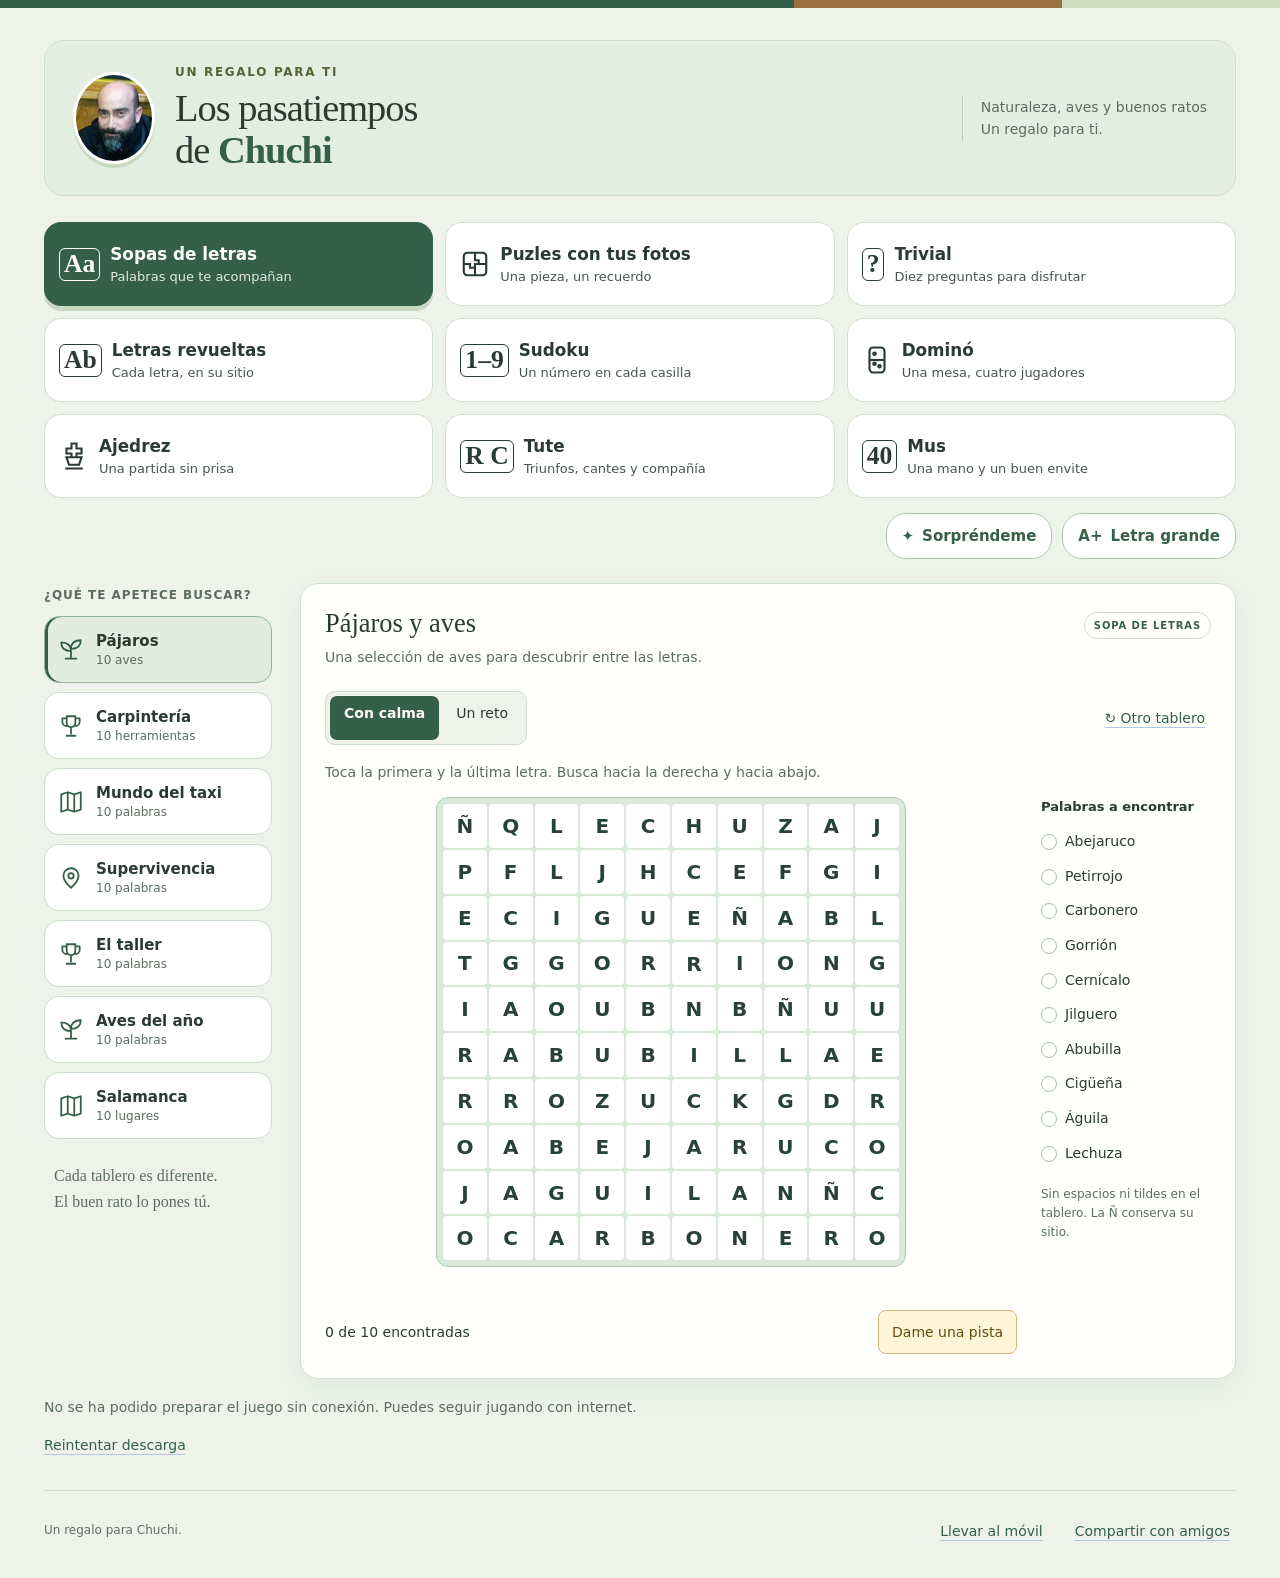
==== chuchi/index.html @ 8865676b "Mejorar sudoku, parejas y presentación de las webs" ====
<!doctype html>
<html lang="es">
<head>
  <meta charset="UTF-8"><meta name="viewport" content="width=device-width,initial-scale=1,viewport-fit=cover">
  <meta name="theme-color" content="#355f48"><meta name="description" content="Juegos y recuerdos para Chuchi">
  <meta name="robots" content="noindex,nofollow"><meta name="apple-mobile-web-app-capable" content="yes">
  <title>Los pasatiempos de Chuchi</title>
  <link rel="icon" href="./icon.svg" type="image/svg+xml"><link rel="manifest" href="./manifest.webmanifest">
  <link rel="stylesheet" href="./style.css?v=37"><link rel="stylesheet" href="./domino.css?v=37"><link rel="stylesheet" href="./chess.css?v=37"><link rel="stylesheet" href="./card-games.css"><link rel="stylesheet" href="./special-games.css"><link rel="stylesheet" href="./theme.css">
<meta property="og:type" content="website"><meta property="og:title" content="Los pasatiempos de Chuchi"><meta property="og:description" content="Juegos y recuerdos para Chuchi"><meta property="og:url" content="https://elcontemplador.github.io/pasatiempos-regalo/chuchi/"><meta property="og:image" content="https://elcontemplador.github.io/pasatiempos-regalo/chuchi/assets/header.jpg"><link rel="apple-touch-icon" href="./apple-touch-icon.png">
</head>
<body data-person="chuchi">
 <a class="skip-link" href="#main">Saltar al juego</a>
 <div id="mobile-nav" class="mobile-nav" hidden><span id="mobile-game-label"></span><button id="mobile-games" class="comfort-button">Cambiar juego ↑</button></div>
 <div class="birthday-stripe"></div>
 <div class="shell">
  <header class="masthead">
   <div class="identity"><span class="portrait portrait-photo" aria-hidden="true"><img src="./assets/header.jpg" alt="" width="512" height="512"></span><div><p class="eyebrow">UN REGALO PARA TI</p><h1>Los pasatiempos<br>de <span>Chuchi</span></h1></div></div>
   <div class="birthday-note"><p>Naturaleza, aves y buenos ratos<br>Un regalo para ti.</p></div>
  </header>
  <nav id="game-menu" tabindex="-1" class="game-tabs" aria-label="Elige un juego">
   <button id="tab-words" class="game-tab active" aria-pressed="true"><span class="tab-icon" aria-hidden="true">Aa</span><span>Sopas de letras<small>Palabras que te acompañan</small></span></button>
   <button id="tab-puzzle" class="game-tab" aria-pressed="false"><svg viewBox="0 0 24 24" fill="none" stroke="currentColor" stroke-width="1.7" aria-hidden="true"><rect x="3" y="3" width="18" height="18" rx="3"/><path d="M12 3v6h3v3h-3v9M3 12h5v3h4m0-3h9"/></svg><span>Puzles con tus fotos<small>Una pieza, un recuerdo</small></span></button>
   <button id="tab-quiz" class="game-tab" aria-pressed="false"><span class="tab-icon" aria-hidden="true">?</span><span>Trivial<small>Diez preguntas para disfrutar</small></span></button>
   <button id="tab-letters" class="game-tab" aria-pressed="false"><span class="tab-icon" aria-hidden="true">Ab</span><span>Letras revueltas<small>Cada letra, en su sitio</small></span></button>
   <button id="tab-sudoku" class="game-tab" aria-pressed="false"><span class="tab-icon" aria-hidden="true">1–9</span><span>Sudoku<small>Un número en cada casilla</small></span></button>
   <button id="tab-domino" class="game-tab" aria-pressed="false"><svg viewBox="0 0 24 24" fill="none" stroke="currentColor" stroke-width="1.7" aria-hidden="true"><rect x="6" y="2" width="12" height="20" rx="3"/><path d="M6 12h12"/><circle cx="10" cy="7" r="1"/><circle cx="14" cy="17" r="1"/><circle cx="10" cy="15" r="1"/></svg><span>Dominó<small>Una mesa, cuatro jugadores</small></span></button>
   <button id="tab-chess" class="game-tab" aria-pressed="false"><svg viewBox="0 0 24 24" fill="none" stroke="currentColor" stroke-width="1.7" aria-hidden="true"><path d="M10 2h4v4h4v4h-4v3h-4v-3H6V6h4zM6 13h12l-2 6H8zM5 22h14"/></svg><span>Ajedrez<small>Una partida sin prisa</small></span></button>
   <button id="tab-tute" class="game-tab" aria-pressed="false"><span class="tab-icon" aria-hidden="true">R C</span><span>Tute<small>Triunfos, cantes y compañía</small></span></button>
   <button id="tab-mus" class="game-tab" aria-pressed="false"><span class="tab-icon" aria-hidden="true">40</span><span>Mus<small>Una mano y un buen envite</small></span></button>
  </nav>
  <div class="comfort-tools" aria-label="A tu gusto"><button id="surprise" class="comfort-button"><span aria-hidden="true">✦</span> Sorpréndeme</button><button id="large-text" class="comfort-button" aria-pressed="false"><span aria-hidden="true">A+</span> Letra grande</button></div>
  <main id="main" tabindex="-1">
   <section id="words-view" aria-labelledby="word-title">
    <div class="words-layout">
     <aside class="theme-side"><h2 class="section-label">¿Qué te apetece buscar?</h2><div id="themes" class="theme-list"></div><button id="word-jump" class="comfort-button mobile-only">Ir al tablero ↓</button><p class="side-note">Cada tablero es diferente.<br>El buen rato lo pones tú.</p></aside>
     <div class="play-area">
      <div class="play-heading"><div><h2 id="word-title"></h2><p id="word-description"></p></div><span class="game-tag">SOPA DE LETRAS</span></div>
      <div class="game-toolbar"><fieldset class="segmented"><legend class="sr-only">Dificultad de la sopa</legend><label><input type="radio" name="difficulty" value="calma" checked><span>Con calma</span></label><label><input type="radio" name="difficulty" value="reto"><span>Un reto</span></label></fieldset><button class="text-button" id="new-word">↻ Otro tablero</button></div>
      <div id="word-recovery-tools" class="recovery-tools" hidden><button id="word-recover" class="text-button recovery-button">↶ Recuperar tablero anterior</button></div>
      <p class="instruction" id="word-instruction">Toca la primera y la última letra de una palabra.</p>
      <div class="board-and-list"><div class="board-panel"><p class="mobile-board-tip">¿Casillas pequeñas? Puedes ampliarlas para jugar con más comodidad.</p><button type="button" id="word-zoom" class="text-button mobile-only board-zoom" aria-pressed="false" aria-controls="word-grid">Ampliar casillas</button><p id="word-zoom-help" class="board-zoom-help" hidden>Desliza el tablero hacia los lados para verlo completo.</p><div class="word-grid-scroll"><div id="word-grid" class="word-grid" role="group" aria-label="Tablero de sopa de letras"></div></div><p id="word-feedback" class="inline-feedback" aria-hidden="true"></p><div class="board-bottom"><span id="word-progress"></span><button class="hint-button" id="word-hint">Dame una pista</button></div></div>
       <div class="word-list-panel"><h3 id="word-list-title">Palabras a encontrar</h3><button id="word-list-toggle" class="text-button mobile-only" aria-expanded="true" aria-controls="word-list word-normalization">Ocultar palabras</button><ul id="word-list" class="word-list"></ul><p id="word-normalization" class="small-note">Sin espacios ni tildes en el tablero. La Ñ conserva su sitio.</p></div>
      </div>
      <div id="word-win" tabindex="-1" class="win-message" hidden><strong>¡Todas encontradas, Chuchi!</strong><span>Otra sopa cuando te apetezca.</span><button class="primary-button" id="word-again">Jugar otra vez</button></div>
     </div>
    </div>
   </section>
   <section id="puzzle-view" hidden aria-labelledby="puzzle-title">
    <div class="puzzle-layout"><aside class="photo-side"><h2 class="section-label">Tu recuerdo</h2><div class="chosen-memory"><img id="chosen-photo" alt=""><div><p id="chosen-title"></p><p id="photo-credit" class="photo-credit" hidden></p><button id="change-photo" class="comfort-button">Cambiar foto <span aria-hidden="true">↗</span></button></div></div></aside>
     <div id="puzzle-play" class="play-area"><div class="play-heading"><div><h2 id="puzzle-title">Una sonrisa de hoy</h2><p>Vamos a poner cada pieza en su sitio.</p></div><span class="game-tag">PUZLE DE FOTOS</span></div>
      <div class="game-toolbar"><fieldset class="segmented"><legend class="sr-only">Número de piezas</legend><label><input type="radio" name="pieces" value="3" checked><span>9 piezas</span></label><label><input type="radio" name="pieces" value="4"><span>16 piezas</span></label></fieldset><button class="text-button" id="new-puzzle">↻ Mezclar</button><button class="comfort-button" id="expand-puzzle" aria-haspopup="dialog">Ampliar puzle</button></div>
      <div id="puzzle-recovery-tools" class="recovery-tools" hidden><button id="puzzle-recover" class="text-button recovery-button">↶ Recuperar puzle anterior</button></div>
      <p class="instruction">Toca dos piezas para intercambiarlas.</p>
      <div class="puzzle-surface"><div id="puzzle-board" class="puzzle-board" role="group" aria-label="Piezas de la fotografía"></div></div>
      <p id="puzzle-feedback" class="inline-feedback" aria-hidden="true"></p><div class="puzzle-bottom"><span id="puzzle-progress"></span><button class="hint-button" id="show-photo">Ver la foto</button></div>
      <div id="puzzle-win" tabindex="-1" class="win-message" hidden><strong>¡La foto está completa!</strong><span>Un recuerdo, pieza a pieza.</span><button class="primary-button" id="puzzle-again">Volver a jugar</button></div>
     </div></div>
   </section>
   <section id="quiz-view" hidden aria-labelledby="quiz-title">
    <div class="quiz-layout">
     <aside><h2 class="section-label">Elige un tema</h2><div id="quiz-topics" class="theme-list"></div><p class="side-note">Para jugar solo<br>o en buena compañía.</p></aside>
     <div class="play-area quiz-play">
      <div class="play-heading"><div><h2 id="quiz-title"></h2><p id="quiz-description"></p></div><span class="game-tag">TRIVIAL</span></div>
     <p id="quiz-sync-notice" class="sync-notice" role="status" aria-live="polite"></p>
      <div class="quiz-progress-line"><span id="quiz-progress"></span><span id="quiz-score"></span></div>
      <progress id="quiz-meter" max="10" value="0" aria-label="Preguntas respondidas"></progress>
      <div id="quiz-question-area">
       <h3 id="quiz-question" tabindex="-1"></h3><p class="quiz-instruction">Toca la respuesta que creas correcta.</p>
       <div id="quiz-help" class="quiz-help"><button id="quiz-fifty" class="hint-button" aria-describedby="quiz-help-note">Comodín 50/50</button><p id="quiz-help-note" role="status" aria-live="polite" aria-atomic="true">Una vez por partida. Deja dos opciones.</p></div>
       <div id="quiz-answers" class="quiz-answers" role="group" aria-labelledby="quiz-question"></div>
       <div id="quiz-feedback" tabindex="-1" class="quiz-feedback" role="status" aria-live="polite" aria-atomic="true" hidden></div>
       <button id="quiz-next" class="primary-button quiz-next" hidden>Siguiente pregunta</button>
      </div>
      <div id="quiz-result" class="quiz-result" hidden>
       <p class="eyebrow">¡PARTIDA COMPLETADA!</p><h3 id="quiz-result-title" tabindex="-1"></h3><p id="quiz-result-message"></p>
       <button id="quiz-again" class="primary-button">Otras 10 preguntas</button>
       <details id="quiz-review"><summary>Repasar las respuestas</summary><ol id="quiz-review-list"></ol></details>
      </div>
     </div>
    </div>
   </section>
   <section id="sudoku-view" hidden aria-label="Sudoku"></section>
   <section id="letters-view" hidden aria-labelledby="letters-title">
    <div class="play-area letters-play-area">
     <div class="play-heading"><div><h2 id="letters-title">Letras revueltas</h2><p>Aves, taller, taxi y Salamanca: cinco palabras de tu mundo.</p></div><span class="game-tag">JUEGO DE PALABRAS</span></div>
     <div class="game-toolbar"><fieldset class="segmented"><legend class="sr-only">Dificultad de letras revueltas</legend><label><input type="radio" name="letter-level" value="calma" checked><span>Con calma</span></label><label><input type="radio" name="letter-level" value="reto"><span>Un reto</span></label></fieldset><span id="letters-progress"></span></div>
     <p id="letters-level-note" class="instruction"></p><progress id="letters-meter" max="5" value="0" aria-label="Palabras terminadas"></progress>
     <div id="letters-play">
      <div class="letters-clue-card"><div class="letters-clue-heading"><h3 id="letters-category" tabindex="-1"></h3><span id="letters-length"></span></div><p id="letters-clue"></p><p id="letters-clue-invitation" hidden>¿Qué palabra se esconde? Puedes pedir una pista.</p></div>
      <p class="instruction letters-how">Toca las letras en orden. Para cambiar una, tócala de nuevo arriba.</p>
      <div id="letters-slots" class="letters-slots" role="group" aria-label="Tu palabra, en orden"></div>
      <div id="letters-pool" class="letters-pool" role="group" aria-label="Letras disponibles"></div>
      <p class="small-note">Jugamos sin tildes; la Ñ conserva su sitio.</p>
      <div id="letters-actions" class="letters-actions"><button id="letters-hint" class="hint-button">Colocar una letra</button><button id="letters-clear" class="text-button">Vaciar</button><button id="letters-reveal" class="text-button">Ver solución</button></div>
      <p id="letters-feedback" class="letters-feedback" role="status" aria-live="polite" aria-atomic="true"></p><button id="letters-next" class="primary-button" hidden>Siguiente palabra</button>
     </div>
     <div id="letters-result" class="letters-result" hidden><p class="eyebrow">RONDA COMPLETADA</p><h3 id="letters-result-title" tabindex="-1"></h3><ul id="letters-review"></ul><button id="letters-again" class="primary-button">Otras cinco palabras</button></div>
    </div>
   </section>
   <section id="domino-view" hidden aria-labelledby="domino-title">
    <div id="domino-play" class="play-area domino-play">
     <div class="play-heading"><div><h2 id="domino-title">Dominó por parejas</h2><p>Tu compañero y tú frente a dos rivales. Un buen rato, ficha a ficha.</p></div><span class="game-tag">CUATRO JUGADORES</span></div>
     <div class="domino-topbar"><div class="domino-score" aria-label="Marcador de la partida"><div><span>Tú y tu compañero</span><strong id="domino-us">0</strong></div><div><span>Los rivales</span><strong id="domino-them">0</strong></div></div><p id="domino-round" class="domino-round"></p></div>
     <div class="game-toolbar"><button id="expand-domino" class="comfort-button" aria-haspopup="dialog">Ampliar mesa</button><button id="domino-new" class="text-button">Nueva partida</button><button id="domino-rules" class="comfort-button" aria-haspopup="dialog">Cómo se juega</button><button id="domino-settings" class="comfort-button" aria-haspopup="dialog">Opciones</button><button id="domino-recover" class="text-button" hidden>Recuperar partida anterior</button></div>
     <div id="domino-guide-tip" class="domino-guide-tip"><p>Puedes arrastrar las fichas o jugar con dos toques.</p><button id="domino-guide-open" class="text-button" aria-haspopup="dialog">Guía rápida</button><button id="domino-guide-dismiss" class="text-button">Ocultar ayuda</button></div>
     <div class="domino-view-tools" aria-label="Recorrer la mesa"><button id="domino-see-left" class="comfort-button">Ver A</button><button id="domino-see-right" class="comfort-button">Ver B</button><button id="domino-see-last" class="comfort-button">Última</button><button id="domino-fit" class="comfort-button" aria-pressed="false">Mesa completa</button><button id="domino-history" class="comfort-button" aria-haspopup="dialog">Jugadas</button></div>
     <div class="domino-body">
      <div id="domino-table" class="domino-table" aria-label="Mesa de cuatro jugadores">
       <div id="domino-seat-2" class="domino-seat"></div><div id="domino-seat-1" class="domino-seat"></div>
       <div id="domino-arena" class="domino-arena" tabindex="0" aria-label="Mesa de dominó. Desliza para recorrer la cadena."><div id="domino-surface"><ol id="domino-chain" class="domino-chain" aria-label="Cadena de fichas, del extremo A al B"></ol></div><p id="domino-drop-caption" class="domino-drop-caption" aria-live="polite" hidden></p></div>
       <div id="domino-seat-3" class="domino-seat"></div><div id="domino-seat-0" class="domino-seat"></div>
      </div>
      <p class="domino-table-hint">Suelta la ficha junto a la cadena o dentro de la mesa. El destino se ilumina antes de colocarla.</p>
      <div class="domino-dock">
       <div class="domino-ends"><button id="domino-left" disabled>Colocar salida</button><button id="domino-right" disabled hidden>B</button></div>
       <div class="domino-interaction"><p id="domino-instruction" class="instruction domino-instruction" tabindex="-1" role="status" aria-live="polite" aria-atomic="true"></p><p id="domino-notice" class="domino-notice" role="status"></p>
        <h3 class="domino-hand-title">Tus fichas</h3><div id="domino-hand" class="domino-hand" role="group" aria-label="Tus fichas de dominó"></div>
        <div class="domino-actions"><button id="domino-pass" class="primary-button" hidden>Pasar</button><button id="domino-step" class="primary-button" hidden>Siguiente jugada</button><button id="domino-undo" class="text-button" hidden>Rectificar mi jugada</button><button id="domino-pause" class="text-button" aria-pressed="false">Pausar partida</button></div>
        <p id="domino-status" class="domino-status" role="status" aria-live="polite" aria-atomic="true"></p>
       </div>
      </div>
     </div>
     <div id="domino-result" class="domino-result" hidden><h3 id="domino-result-title" tabindex="-1"></h3><p id="domino-result-text"></p><p id="domino-score-change" class="domino-score-change"></p><button id="domino-next" class="primary-button" hidden>Siguiente mano</button><button id="domino-again" class="primary-button" hidden>Volver a jugar</button><details><summary>Ver las fichas que quedaban</summary><div id="domino-remaining"></div></details></div>
    </div>
   </section>
   <section id="chess-view" hidden aria-labelledby="chess-title">
    <div id="chess-play" class="play-area chess-play">
     <div class="play-heading"><div><h2 id="chess-title">Una partida de ajedrez</h2><p>Frente al ordenador, sin reloj y sin prisa.</p></div><span class="game-tag">AJEDREZ</span></div>
     <p class="mobile-board-tip">¿Casillas pequeñas? Amplía el tablero para verlo mejor.</p><div class="game-toolbar chess-toolbar"><button id="expand-chess" class="comfort-button" aria-haspopup="dialog">Ampliar tablero</button><button id="chess-new" class="text-button" aria-haspopup="dialog">Nueva partida</button><button id="chess-options" class="comfort-button" aria-haspopup="dialog">Opciones</button><button id="chess-history" class="comfort-button" aria-haspopup="dialog">Jugadas</button><button id="chess-recover" class="text-button" hidden>Recuperar partida anterior</button></div>
     <div class="chess-layout">
      <div class="chess-table">
       <div id="chess-computer-row" class="chess-player"><span id="chess-computer-piece" class="chess-player-piece" aria-hidden="true"></span><div class="chess-player-info"><div class="chess-player-name"><strong id="chess-computer"></strong><span id="chess-computer-turn" class="chess-turn"></span></div><span id="chess-computer-last" class="chess-player-last"></span><div id="chess-computer-captures" class="chess-captures" role="img" aria-label="Sin capturas"></div></div></div>
       <div class="chess-frame"><div id="chess-ranks" class="chess-ranks" aria-hidden="true"></div><div id="chess-board" class="chess-board" role="group" aria-label="Tablero de ajedrez. Usa las flechas para recorrer las casillas y pulsa Intro para elegir."></div><div id="chess-files" class="chess-files" aria-hidden="true"></div></div>
       <div id="chess-you-row" class="chess-player"><span id="chess-you-piece" class="chess-player-piece" aria-hidden="true"></span><div class="chess-player-info"><div class="chess-player-name"><strong id="chess-you"></strong><span id="chess-your-turn" class="chess-turn"></span></div><span id="chess-your-last" class="chess-player-last"></span><div id="chess-your-captures" class="chess-captures" role="img" aria-label="Sin capturas"></div></div></div>
      </div>
      <div class="chess-companion">
       <p id="chess-status" class="chess-status" role="status" aria-live="polite" aria-atomic="true"></p>
       <p id="chess-notice" class="chess-notice" role="status" aria-live="polite" aria-atomic="true"></p>
       <div id="chess-actions" class="chess-actions"><button id="chess-undo" class="comfort-button">Rectificar jugada</button><button id="chess-pause" class="text-button">Pausar partida</button><button id="chess-claim" class="comfort-button" hidden>Reclamar tablas</button></div>
       <div id="chess-recent" class="chess-recent" hidden><h3>Últimos turnos</h3><ul id="chess-recent-list"></ul></div>
       <div id="chess-result" class="chess-result" hidden><h3 id="chess-result-title" tabindex="-1"></h3><p id="chess-result-text"></p><button id="chess-again" class="primary-button" aria-haspopup="dialog">Otra partida</button></div>
      </div>
     </div>
    </div>
   </section>
   <section id="tute-view" hidden aria-labelledby="tute-title"></section>
   <section id="mus-view" hidden aria-labelledby="mus-title"></section>
   <p id="announcement" class="announcement" role="status" aria-live="polite" aria-atomic="true"></p>
  </main>
  <div class="app-status"><div id="update-notice" hidden><p role="status">Hay una versión nueva. Tus partidas se conservan.</p><button id="apply-update" class="comfort-button">Actualizar</button></div><p id="storage-status" role="status" hidden></p><p id="offline-status" role="status">Preparando el juego sin conexión…</p><button id="offline-retry" class="text-button" hidden>Reintentar descarga</button></div>
  <footer><p>Un regalo para Chuchi.</p><button id="install-help" class="text-button">Llevar al móvil</button><button id="share-friends" class="text-button">Compartir con amigos</button></footer>
 </div>
 <dialog id="gallery-dialog" aria-labelledby="gallery-title"><button class="dialog-close" aria-label="Cerrar galería">×</button><h2 id="gallery-title">Elige un recuerdo</h2><p class="gallery-note">Tus fotos, muchas historias. Tu puzle se guarda al cambiar de foto.</p><div id="photo-options" class="photo-options"></div><button class="primary-button dialog-done">Seguir jugando</button></dialog>
 <dialog id="puzzle-zoom-dialog" aria-labelledby="puzzle-zoom-title"><div class="puzzle-zoom-heading"><h2 id="puzzle-zoom-title">Puzle ampliado</h2><button class="comfort-button" id="close-puzzle-zoom">Volver</button></div><p class="puzzle-zoom-tip">El tablero se adapta a la pantalla. Juega sin prisa.</p><p id="puzzle-zoom-announcement" class="sr-only" role="status" aria-live="polite" aria-atomic="true"></p></dialog>
 <dialog id="photo-dialog" aria-labelledby="reference-title"><button class="dialog-close" aria-label="Cerrar fotografía">×</button><h2 id="reference-title">La foto completa</h2><img id="reference-photo" alt=""/><button class="primary-button dialog-done">Seguir jugando</button></dialog>
 <dialog id="help-dialog" aria-labelledby="help-title"><button class="dialog-close" aria-label="Cerrar ayuda">×</button><h2 id="help-title">Siempre a mano</h2><p>Abre esta web en Chrome en tu móvil Android. Pulsa el menú <strong>⋮</strong> y elige <strong>Añadir a pantalla de inicio</strong> o <strong>Instalar aplicación</strong>.</p><p>En el iPhone o iPad: abre la web en Safari, pulsa <strong>Compartir</strong> y después <strong>Añadir a pantalla de inicio</strong>.</p><p class="small-note">Las partidas se guardan en este navegador. Si borras sus datos, se reinician. El aviso al pie de la página te indicará cuándo están preparados todos los juegos y fotos para jugar sin conexión.</p><button class="primary-button dialog-done">Entendido</button></dialog>
 <dialog id="share-dialog" aria-labelledby="share-title"><button class="dialog-close" aria-label="Cerrar compartir">×</button><h2 id="share-title">Compartir con amigos</h2><p>Para disfrutar solo o en buena compañía.</p><label class="share-label" for="share-link">Enlace a la web</label><input id="share-link" type="text" readonly spellcheck="false"><div class="share-actions"><button id="share-native" class="primary-button" hidden>Compartir…</button><button id="share-copy" class="hint-button">Copiar enlace</button></div><p id="share-status" role="status" aria-live="polite" aria-atomic="true"></p><button class="text-button dialog-done">Seguir jugando</button></dialog>
 <dialog id="domino-zoom-dialog" aria-labelledby="domino-zoom-title"><div class="domino-zoom-heading"><h2 id="domino-zoom-title">Tu mesa de dominó</h2><button id="close-domino-zoom" class="comfort-button">Volver</button></div><p class="domino-zoom-tip">Más espacio para seguir la partida. Desliza la mesa para recorrer toda la cadena.</p></dialog>
 <dialog id="domino-settings-dialog" aria-labelledby="domino-settings-title"><button class="dialog-close" aria-label="Cerrar opciones">×</button><h2 id="domino-settings-title">A tu ritmo</h2><p id="domino-variant" class="domino-variant"></p><div class="domino-options"><label for="domino-speed">Ritmo de los otros jugadores</label><select id="domino-speed"><option value="normal">Normal</option><option value="slow">Más despacio</option><option value="step">Una jugada cada vez</option></select><p class="small-note">El ritmo no cambia la dificultad ni las reglas. En «Una jugada cada vez», pulsa «Siguiente jugada» para avanzar.</p><label class="domino-sound-option" for="domino-sound"><input type="checkbox" id="domino-sound"> Sonidos suaves</label><p id="domino-sound-status" class="small-note" role="status"></p></div><button id="domino-guide-settings" class="comfort-button" aria-haspopup="dialog">Guía rápida</button><button class="primary-button dialog-done">Seguir jugando</button></dialog>
 <dialog id="domino-guide-dialog" aria-labelledby="domino-guide-title"><button class="dialog-close" aria-label="Cerrar guía">×</button><h2 id="domino-guide-title">Ficha a ficha</h2><ol><li><strong>Elige una ficha disponible.</strong> Puedes arrastrarla hasta el tapete: verás dónde encajará antes de soltarla.</li><li><strong>También puedes jugar con dos toques.</strong> Toca la ficha y después el extremo A o B. Las letras se mantienen aunque la cadena haga curvas.</li></ol><p>La primera mano se abre con el doble seis. Cuando no puedas colocar ninguna ficha, aparecerá «Pasar».</p><p>«Ver A», «Ver B» y «Última» te llevan a esas partes de la mesa sin jugar ninguna ficha. «Mesa completa» ofrece una vista general; puedes seguir desplazándote para leer las fichas.</p><button class="primary-button dialog-done">A jugar</button></dialog>
 <dialog id="domino-history-dialog" aria-labelledby="domino-history-title"><button class="dialog-close" aria-label="Cerrar jugadas">×</button><h2 id="domino-history-title">Últimas jugadas</h2><ol id="domino-recent" class="domino-recent" aria-label="Las cuatro últimas jugadas, de la más antigua a la más reciente"></ol><details><summary>Ver toda esta mano</summary><ol id="domino-history-list" class="domino-history-list" aria-label="Historial público de esta mano, en orden de juego"></ol></details><p class="small-note">Solo aparecen las fichas jugadas y los pases. Las manos de los demás permanecen ocultas hasta el final.</p><button class="primary-button dialog-done">Volver a la mesa</button></dialog>
 <dialog id="domino-new-dialog" aria-labelledby="domino-new-title"><button class="dialog-close" aria-label="Cerrar nueva partida">×</button><h2 id="domino-new-title">Una partida de dominó</h2><p>A cuatro, por parejas, hasta 100 puntos. Los otros tres jugadores los lleva el juego.</p><div class="domino-options"><label for="domino-level">¿Cómo te apetece jugar?</label><select id="domino-level"><option value="calma">Con calma</option><option value="reto">Con estrategia</option></select><label for="domino-scoring">Puntos al ganar una mano</label><select id="domino-scoring"><option value="all">Sumar todas las fichas pendientes</option><option value="opponents">Sumar solo las fichas de los rivales</option></select></div><p class="small-note">La partida que llevabas podrás recuperarla con «Recuperar partida anterior».</p><button id="domino-start" class="primary-button">Repartir y empezar</button><button class="text-button dialog-done">Seguir con mi partida</button></dialog>
 <dialog id="domino-rules-dialog" aria-labelledby="domino-rules-title"><button class="dialog-close" aria-label="Cerrar reglas">×</button><h2 id="domino-rules-title">Una mesa de cuatro</h2><ul><li>Juegas con el compañero de enfrente. Se reparten las 28 fichas: siete para cada uno. No hay fichas para robar.</li><li>En la primera mano sale quien tiene el doble seis, colocándolo. Después, la salida pasa al jugador de su derecha, con la ficha que quiera. El turno avanza hacia la derecha.</li><li>Arrastra una ficha disponible hasta el extremo de la mesa donde quieras colocarla. Puedes soltarla junto a un extremo de la cadena o dentro de la mesa: el juego la orienta y la encaja en el extremo válido más cercano. Si la sueltas fuera de la mesa, vuelve a tu mano. También puedes tocar la ficha y después el extremo A o B. Si no tienes ninguna que encaje, pulsa «Pasar».</li><li>Gana la mano la pareja de quien se queda sin fichas. Si los cuatro pasan, gana la pareja con menos puntos en sus fichas; si empatan, nadie suma.</li><li>Al empezar puedes elegir entre sumar todas las fichas pendientes o solo las de los rivales. Gana la primera pareja que llegue a 100 puntos.</li></ul><p>Las fichas de los demás se muestran al terminar cada mano. La partida se guarda tras cada jugada; al cambiar de juego, se queda esperando. «Rectificar mi jugada» recupera tu último turno, retirando también las respuestas posteriores de los otros jugadores.</p><button class="primary-button dialog-done">A jugar</button></dialog>
 <noscript><p>Activa JavaScript en tu navegador para jugar.</p></noscript>
 <dialog id="chess-zoom-dialog" aria-labelledby="chess-zoom-title"><div class="chess-zoom-heading"><h2 id="chess-zoom-title">Tu tablero de ajedrez</h2><button id="close-chess-zoom" class="comfort-button">Volver</button></div></dialog>
 <dialog id="chess-new-dialog" aria-labelledby="chess-new-title"><button class="dialog-close" aria-label="Cerrar nueva partida">×</button><h2 id="chess-new-title">Una nueva partida</h2><div class="chess-options"><label for="chess-new-color">Tus piezas</label><select id="chess-new-color"><option value="w">Blancas · tú empiezas</option><option value="b">Negras · empieza el ordenador</option></select><label for="chess-new-level">Dificultad</label><select id="chess-new-level"><option value="calma">Con calma</option><option value="medio">Un poco más</option><option value="reto">Un reto</option></select></div><p>La partida que llevabas queda disponible en «Recuperar partida anterior».</p><button id="chess-start" class="primary-button">A jugar</button></dialog>
 <dialog id="chess-options-dialog" aria-labelledby="chess-options-title"><button class="dialog-close" aria-label="Cerrar opciones de ajedrez">×</button><h2 id="chess-options-title">A tu gusto</h2><div class="chess-options"><label for="chess-level">Dificultad del ordenador</label><select id="chess-level"><option value="calma">Con calma</option><option value="medio">Un poco más</option><option value="reto">Un reto</option></select><p class="small-note">Puedes cambiarla sin empezar de nuevo. Los tres niveles son para disfrutar de una partida tranquila.</p></div><div class="chess-option-actions"><button id="chess-flip" class="comfort-button">Girar tablero</button><button id="chess-rules" class="comfort-button" aria-haspopup="dialog">Cómo se juega</button><button id="chess-resign" class="text-button" aria-haspopup="dialog">Dar la partida por terminada</button></div><button class="primary-button dialog-done">Seguir jugando</button></dialog>
 <dialog id="chess-rules-dialog" aria-labelledby="chess-rules-title"><button class="dialog-close" aria-label="Cerrar ayuda de ajedrez">×</button><h2 id="chess-rules-title">Pieza a pieza</h2><p>Toca una de tus piezas y después una casilla marcada. También puedes arrastrarla. El punto marca un destino libre y el círculo una captura.</p><p>Gana quien da <strong>jaque mate</strong>: el rey está amenazado y no tiene una defensa legal. Si estás en jaque, solo podrás jugar movimientos que protejan tu rey.</p><p>Se permiten <strong>enroque</strong>, <strong>captura al paso</strong> y <strong>coronación</strong>. Para enrocar, mueve el rey dos casillas; la torre lo acompaña. Al llegar un peón al final, podrás elegir dama, torre, alfil o caballo.</p><p>«Rectificar jugada» recupera tu último turno, incluida la respuesta del ordenador. «Pausar partida» detiene al ordenador. Las partidas se guardan en este navegador.</p><p>Hay tablas por rey ahogado o material insuficiente. Puedes reclamarlas cuando una posición aparece tres veces o tras 50 movimientos de cada lado sin mover peones ni capturar. Son automáticas tras cinco repeticiones o 75 movimientos; el mate tiene prioridad.</p><p class="small-note">Con teclado: flechas para recorrer el tablero, Intro o espacio para elegir y Escape para cancelar la selección. Inicio y Fin te llevan a los extremos de la fila.</p><button class="primary-button dialog-done">A jugar</button></dialog>
 <dialog id="chess-promotion-dialog" aria-labelledby="chess-promotion-title"><button class="dialog-close" aria-label="Cancelar coronación">×</button><h2 id="chess-promotion-title">Tu peón ha llegado</h2><p>Elige la pieza en la que quieres convertirlo.</p><div id="chess-promotion-options" class="chess-promotion-options"></div></dialog>
 <dialog id="chess-history-dialog" aria-labelledby="chess-history-title"><button class="dialog-close" aria-label="Cerrar jugadas de ajedrez">×</button><h2 id="chess-history-title">Las jugadas de esta partida</h2><ol id="chess-history-list" class="chess-history-list"></ol><button class="primary-button dialog-done">Seguir jugando</button></dialog>
 <dialog id="chess-resign-dialog" aria-labelledby="chess-resign-title"><button class="dialog-close" aria-label="Cancelar fin de partida">×</button><h2 id="chess-resign-title">¿Terminamos esta partida?</h2><p>Se dará la victoria al ordenador. Después podrás empezar otra o retomar esta misma partida.</p><div class="chess-option-actions"><button class="comfort-button dialog-done">Seguir jugando</button><button id="chess-confirm-resign" class="text-button">Sí, terminar partida</button></div></dialog>
 <script type="module" src="./app.js?v=37"></script>
</body>
</html>
---- chuchi/style.css ----
@font-face{font-family:system-fallback;src:local('Segoe UI')}
:root{color-scheme:light;--ink:#173653;--blue:#244d94;--accent:#315dc6;--pale:#edf3fc;--line:#d8e2ef;--yellow:#ffdc79;--muted:#526779;--paper:#fff;--page:#f4f7fc;--radius:20px;font-family:system-fallback,system-ui,-apple-system,BlinkMacSystemFont,'Segoe UI',sans-serif;font-size:16px;color:var(--ink);background:var(--page)}
*{box-sizing:border-box}body{margin:0}button,input{font:inherit}button{cursor:pointer;-webkit-tap-highlight-color:transparent}button:disabled{cursor:default}button:focus-visible,a:focus-visible,input:focus-visible+span{outline:3px solid #b26000;outline-offset:3px}button{touch-action:manipulation}h1,h2,h3,p{margin:0}button svg{flex-shrink:0}button,dialog{color:var(--ink)}[hidden]{display:none!important}.birthday-stripe{height:7px;background:linear-gradient(90deg,var(--blue) 0 68%,var(--yellow) 68% 100%)}.shell{max-width:1240px;margin:auto;padding:32px 36px 0}.masthead{display:flex;align-items:center;justify-content:space-between;gap:24px;padding:0 0 28px}.identity{display:flex;gap:20px;align-items:center}.portrait{width:82px;height:92px;object-fit:cover;object-position:center 44%;border-radius:15px;box-shadow:0 5px 18px #203c6a17;border:3px solid white}.eyebrow{font-size:.75rem;font-weight:750;letter-spacing:.12em;color:var(--blue);margin-bottom:8px}h1{font-family:Georgia,'Times New Roman',serif;font-weight:400;font-size:2rem;line-height:1.13}h1 span{font-weight:700}.birthday-note{display:flex;align-items:center;gap:18px}.birthday-note p{font-size:.875rem;line-height:1.6;color:var(--muted);border-left:1px solid #ccd7e7;padding-left:18px}.game-tabs{display:grid;grid-template-columns:1fr 1fr;gap:12px;margin-bottom:25px}.game-tab{display:flex;align-items:center;gap:15px;min-height:84px;text-align:left;padding:16px 23px;border:1px solid var(--line);border-radius:16px;background:white;font-weight:700;font-size:1.2rem;transition:background .15s,box-shadow .15s}.game-tab.active{background:var(--blue);color:white;border-color:var(--blue);box-shadow:0 5px 14px #244d9419}.game-tab small{display:block;font-weight:400;font-size:.875rem;margin-top:5px;opacity:.86}.game-tab svg{width:37px;height:37px}.tab-icon{font-family:Georgia,serif;font-size:2rem;border:1px solid currentColor;border-radius:6px;padding:1px 4px;line-height:1.1}.words-layout,.puzzle-layout{display:grid;grid-template-columns:228px minmax(0,1fr);gap:28px}.section-label{text-transform:uppercase;font-size:.75rem;letter-spacing:.08em;margin:5px 0 14px;color:var(--muted)}.theme-list{display:flex;flex-direction:column;gap:9px}.theme-button{border:1px solid var(--line);background:white;display:flex;align-items:center;gap:12px;text-align:left;padding:15px 13px;border-radius:12px;font-weight:650;font-size:.9375rem;min-height:61px}.theme-button svg{width:26px;height:26px;flex-shrink:0;color:var(--blue)}.theme-button.active{background:#e3edff;border-color:#8aaddc;box-shadow:inset 3px 0 var(--blue)}.theme-button small{font-size:.75rem;display:block;font-weight:400;color:var(--muted);margin-top:3px}.side-note{font-family:Georgia,serif;font-size:1rem;line-height:1.6;color:var(--muted);margin:24px 10px}.play-area{background:var(--paper);border:1px solid var(--line);border-radius:var(--radius);padding:24px;min-width:0;box-shadow:0 6px 28px #21426d05}.play-heading{display:flex;justify-content:space-between;align-items:flex-start;gap:16px}.play-heading h2{font-family:Georgia,serif;font-size:1.65rem;font-weight:500;line-height:1.2}.play-heading p{font-size:.875rem;line-height:1.5;color:var(--muted);margin-top:7px}.game-tag{font-size:.625rem;letter-spacing:.09em;font-weight:700;color:var(--blue);border:1px solid var(--line);padding:7px 9px;border-radius:5px;white-space:nowrap;margin-top:4px}.game-toolbar{display:flex;justify-content:space-between;align-items:center;gap:10px;margin:23px 0 17px;flex-wrap:wrap}.segmented{margin:0;display:flex;background:var(--page);padding:4px;border:1px solid var(--line);border-radius:10px;gap:3px}.segmented label{position:relative;cursor:pointer}.segmented input{position:absolute;opacity:0;width:1px;height:1px}.segmented span{display:block;padding:9px 14px;font-size:.875rem;border-radius:7px;min-height:38px}.segmented input:checked+span{background:var(--blue);color:white;font-weight:600}.text-button{border:0;background:transparent;color:var(--blue);font-size:.875rem;padding:10px 6px;min-height:44px;text-decoration:underline;text-decoration-color:#b2c6e8;text-underline-offset:4px}.instruction{font-size:.875rem;line-height:1.5;color:var(--muted);padding:0 0 14px}.board-and-list{display:grid;grid-template-columns:minmax(0,1fr) 158px;gap:24px;align-items:start}.board-panel{min-width:0}.word-grid{display:grid;grid-template-columns:repeat(10,minmax(0,1fr));gap:2px;background:#e5edf8;padding:6px;border-radius:12px;border:1px solid #c8d8ee;max-width:470px;margin:auto;user-select:none;-webkit-user-select:none}.letter{border:0;display:flex;align-items:center;justify-content:center;border-radius:4px;aspect-ratio:1;background:#fff;color:#173d6d;font-weight:650;font-size:clamp(1rem,1.35vw,1.35rem);padding:0;min-width:0;transition:background .12s}.letter:hover{background:#edf3ff}.letter.found{background:#d3e7e0;color:#174b42}.letter.found[data-color="1"]{background:#d6e5ff;color:#234d85}.letter.found[data-color="2"]{background:#ffe9ac;color:#664706}.letter.found[data-color="3"]{background:#e6dcf8;color:#563479}.letter.picked{background:var(--blue)!important;color:white!important;box-shadow:inset 0 0 0 2px #0c2a53}.letter.hinted{background:var(--yellow)!important;color:#4e3902!important;box-shadow:inset 0 0 0 2px #b67b00}.board-bottom{display:flex;justify-content:space-between;align-items:center;gap:8px;margin:12px 0 0;font-size:.875rem}.hint-button{padding:10px 13px;background:#fff6d9;border:1px solid #e7d299;border-radius:8px;color:#67490b;font-size:.875rem;min-height:44px}.hint-button:disabled{opacity:.6}.word-list-panel h3{font-size:.8125rem;font-weight:650;margin:2px 0 13px}.word-list{list-style:none;padding:0;margin:0;display:flex;flex-direction:column;gap:5px}.word-list li{display:flex;gap:8px;align-items:flex-start;font-size:.875rem;line-height:1.4;padding:5px 0}.word-check{border:1px solid #b8c9dd;border-radius:50%;height:16px;width:16px;flex:0 0 16px;display:grid;place-items:center;font-size:11px;margin-top:2px;color:transparent}.word-list li.done{color:#396458}.word-list li.done .word-check{background:#d3e7e0;border-color:#9dbfb2;color:#174b42}.word-list li.done .word-name{text-decoration:line-through;text-decoration-color:#99b6aa}.small-note{font-size:.75rem!important;line-height:1.6!important;color:var(--muted);margin-top:17px!important}.win-message{padding:22px;margin-top:20px;background:#eaf5ef;border:1px solid #b5d4c3;border-radius:12px;display:flex;flex-direction:column;align-items:flex-start;gap:9px}.win-message strong{font-family:Georgia,serif;font-size:1.4rem}.win-message span{font-size:.9375rem;line-height:1.5}.primary-button{background:var(--blue);color:#fff;border:0;border-radius:9px;padding:13px 20px;font-weight:650;min-height:46px;margin-top:6px}.photo-options{display:flex;flex-direction:column;gap:16px}.photo-option{padding:7px;border:1px solid var(--line);background:#fff;border-radius:13px;overflow:hidden;text-align:left}.photo-option.active{border-color:var(--blue);box-shadow:0 0 0 2px var(--blue)}.photo-option img{display:block;width:100%;height:150px;object-fit:cover;object-position:center 37%;border-radius:8px}.photo-option span{display:block;padding:10px 5px 6px;font-weight:600;font-size:.875rem}.puzzle-surface{max-width:510px;margin:auto}.puzzle-board{display:grid;grid-template-columns:repeat(var(--pieces),minmax(0,1fr));gap:4px;background:#d8e3f2;padding:4px;border-radius:12px;overflow:hidden;aspect-ratio:var(--photo-ratio);transition:gap .2s}.puzzle-piece{border:0;background-repeat:no-repeat;padding:0;min-width:0;position:relative;outline-offset:-5px!important;border-radius:3px;aspect-ratio:auto;box-shadow:inset 0 0 0 1px #ffffff44}.puzzle-piece.selected{box-shadow:inset 0 0 0 5px var(--yellow);z-index:1}.puzzle-piece.selected::after{content:'✓';position:absolute;right:8px;top:8px;background:var(--yellow);width:27px;height:27px;border-radius:50%;display:grid;place-items:center;font-weight:750;color:#3c3105}.puzzle-board.solved{gap:0;padding:0}.puzzle-board.solved .puzzle-piece{border-radius:0;box-shadow:none}.puzzle-bottom{max-width:510px;margin:14px auto 0;display:flex;justify-content:space-between;align-items:center;gap:8px;font-size:.875rem}.announcement{min-height:27px;margin:12px 0 0;text-align:center;font-size:.875rem;color:var(--blue)}footer{border-top:1px solid var(--line);display:flex;justify-content:space-between;align-items:center;gap:20px;margin-top:22px;padding:18px 0 25px;font-size:.75rem;color:var(--muted)}footer p{line-height:1.6}footer p span{display:block}dialog{max-width:min(92vw,560px);max-height:90dvh;overflow:auto;border:0;border-radius:20px;padding:28px;box-shadow:0 20px 80px #08213c55}dialog::backdrop{background:#092b50b8}dialog h2{font-family:Georgia,serif;font-size:1.65rem;font-weight:500;padding-right:30px;margin:0 0 19px}dialog p{font-size:1rem;line-height:1.65;margin:14px 0}.dialog-close{position:absolute;right:12px;top:9px;background:transparent;border:0;font-size:1.9rem;width:44px;height:44px}.dialog-done{display:block;margin:17px auto 0}#reference-photo{max-width:100%;max-height:65dvh;object-fit:contain;display:block;margin:auto;border-radius:6px}.sr-only{position:absolute;width:1px;height:1px;padding:0;margin:-1px;overflow:hidden;clip:rect(0,0,0,0);white-space:nowrap;border:0}
@media(min-width:1100px){.board-and-list{grid-template-columns:minmax(0,1fr) 170px}.letter{font-size:1.25rem}}
@media(max-width:960px){.shell{padding:24px 24px 0}.words-layout,.puzzle-layout{grid-template-columns:185px minmax(0,1fr);gap:20px}.play-area{padding:20px}.board-and-list{grid-template-columns:1fr}.word-list{display:grid;grid-template-columns:1fr 1fr;gap:3px 10px}.word-list-panel h3{margin-bottom:8px}.game-tag{display:none}.birthday-note{display:none}.theme-button{padding:12px 10px}.word-grid{max-width:470px}.letter{font-size:1.125rem}.photo-option img{height:130px}}
@media(max-width:680px){.shell{padding:21px 14px 0}.masthead{padding-bottom:22px;gap:8px}.identity{gap:12px;min-width:0}.portrait{width:59px;height:69px;border-width:2px;border-radius:11px}.eyebrow{font-size:.625rem;letter-spacing:.055em;margin-bottom:6px}h1{font-size:1.43rem}.birthday-note{display:none}.game-tabs{gap:8px;margin-bottom:20px}.game-tab{padding:13px 12px;gap:9px;min-height:66px;border-radius:12px;font-size:.9375rem;line-height:1.25}.game-tab small{display:none}.tab-icon{font-size:1.45rem}.game-tab svg{width:28px;height:28px}.words-layout,.puzzle-layout{display:block}.section-label{font-size:.6875rem;margin-bottom:10px}.theme-list{display:grid;grid-template-columns:1fr 1fr;gap:7px;margin-bottom:17px}.theme-button{padding:10px 12px;min-height:55px;border-radius:9px;font-size:.875rem;gap:9px}.theme-button svg{width:22px;height:22px}.theme-button small{font-size:.6875rem}.side-note{display:none}.play-area{padding:18px 12px;border-radius:15px}.play-heading h2{font-size:1.45rem}.play-heading p{font-size:.8125rem;margin-top:6px}.game-toolbar{margin:17px 0 13px;gap:7px}.segmented span{font-size:.8125rem;padding:9px 10px}.text-button{font-size:.8125rem}.instruction{font-size:.8125rem;padding-bottom:12px}.board-and-list{gap:19px}.word-grid{padding:4px;gap:2px}.letter{font-size:1.06rem;min-height:0}.board-bottom{font-size:.8125rem}.hint-button{font-size:.8125rem;padding:9px 11px}.word-list{grid-template-columns:1fr 1fr}.word-list li{font-size:.875rem;padding:5px 0}.word-list-panel .small-note{font-size:.6875rem!important;margin-top:11px!important}.photo-options{display:grid;grid-template-columns:1fr 1fr;gap:10px;margin:0 2px 20px}.photo-option img{height:106px;object-position:center 32%}.photo-option span{font-size:.8125rem;padding:8px 3px 4px}.photo-option{border-radius:10px;padding:5px}.puzzle-board{gap:3px;padding:3px;border-radius:9px}.puzzle-bottom{font-size:.8125rem}.puzzle-piece.selected{box-shadow:inset 0 0 0 4px var(--yellow)}.puzzle-piece.selected::after{width:22px;height:22px;right:5px;top:5px;font-size:.8rem}.announcement{margin-top:10px;font-size:.8125rem;line-height:1.5}footer{margin-top:15px;padding:16px 0 24px;gap:8px;font-size:.6875rem}footer .text-button{white-space:nowrap}dialog{padding:23px}dialog h2{font-size:1.5rem}}
@media(max-width:355px){.shell{padding-left:9px;padding-right:9px}.play-area{padding-left:9px;padding-right:9px}.game-tab{padding:12px 9px;font-size:.8125rem}.letter{font-size:1rem}.theme-button{font-size:.8125rem;padding:10px 8px}.segmented span{padding:9px 8px}.game-toolbar .text-button{font-size:.75rem}h1{font-size:1.3rem}}
/* Keep the word bank in view while the taller mobile boards scroll. */
@media(max-width:960px){.board-and-list{display:flex;flex-direction:column;align-items:stretch}.word-list-panel{order:-1;position:sticky;top:0;z-index:3;background:white;padding:12px 0 10px;border-bottom:1px solid var(--line)}.word-list-panel .small-note{margin-top:7px!important}.word-list{grid-template-columns:1fr 1fr}.board-panel{width:100%}}
@media(max-width:680px){.eyebrow,.section-label,.theme-button small,footer{font-size:.75rem}.instruction,.segmented span,.text-button,.hint-button,.board-bottom,.photo-option span,.puzzle-bottom,.announcement{font-size:.875rem}.word-list-panel .small-note{font-size:.75rem!important}.word-list li{padding:3px 0}.word-list-panel h3{font-size:.875rem}.play-heading p{font-size:.875rem}.word-grid{grid-template-columns:repeat(10,minmax(1.2rem,1fr));overflow-x:auto}.word-list-panel{box-shadow:0 8px 12px -12px #244d9480}}
@media(prefers-reduced-motion:reduce){*,*::before,*::after{transition:none!important;animation:none!important;scroll-behavior:auto!important}}

/* Trivial: large answer controls and a calm, explicit progression. */
.game-tabs{grid-template-columns:repeat(3,minmax(0,1fr))}.game-tab{min-width:0}
.quiz-layout{display:grid;grid-template-columns:228px minmax(0,1fr);gap:28px}.quiz-play{min-height:540px}.quiz-play .play-heading p{font-size:1rem;line-height:1.6}.quiz-progress-line{display:flex;justify-content:space-between;gap:12px;margin-top:26px;font-size:.9375rem;font-weight:650}.quiz-play progress{display:block;width:100%;height:9px;margin:12px 0 28px;border:0;border-radius:8px;overflow:hidden;accent-color:var(--blue)}.quiz-play progress::-webkit-progress-bar{background:#e7edf6}.quiz-play progress::-webkit-progress-value{background:var(--blue);border-radius:8px}.quiz-play h3{font-family:Georgia,serif;font-size:1.6rem;line-height:1.35;font-weight:500;margin-bottom:12px}.quiz-instruction{font-size:.9375rem;color:var(--muted);margin:0 0 18px}.quiz-answers{display:grid;gap:12px}.quiz-answer{display:flex;align-items:center;gap:14px;border:1px solid #acbfd9;border-radius:12px;min-height:64px;width:100%;padding:14px 17px;text-align:left;background:#fff;color:var(--ink);font-size:1.125rem;line-height:1.4}.quiz-answer:hover:not(:disabled){background:#edf3fc;border-color:var(--blue)}.quiz-letter{display:grid;place-items:center;flex-shrink:0;width:32px;height:32px;border-radius:50%;background:#edf3fc;color:var(--blue);font-size:.9375rem;font-weight:700}.quiz-answer.correct{background:#e0efe8;border:2px solid #398166;color:#174b42}.quiz-answer.incorrect{background:#fff1e4;border:2px solid #ad6429;color:#6d3e1a}.quiz-answer:disabled{opacity:1}.quiz-mark{margin-left:auto;font-size:.875rem;font-weight:650;min-width:65px}.quiz-feedback{margin-top:20px;background:#f0f4fa;border-radius:12px;padding:18px;font-size:1rem;line-height:1.6}.quiz-feedback strong{display:block;margin-bottom:6px}.quiz-source{color:#244d94;display:inline-block;font-size:.875rem;line-height:1.5;margin-top:8px;text-underline-offset:3px;padding:6px 0}.quiz-next{margin-top:18px;min-height:48px}.quiz-result{text-align:center;padding:14px 0}.quiz-result h3{font-size:2.4rem;color:var(--blue)}.quiz-result>p:not(.eyebrow){line-height:1.65;font-size:1.125rem;max-width:540px;margin:0 auto 24px}.quiz-result details{text-align:left;margin-top:30px;border-top:1px solid var(--line);padding-top:18px}.quiz-result summary{cursor:pointer;padding:10px 0;color:var(--blue);font-weight:650}.quiz-result ol{padding-left:24px}.quiz-result li{padding:12px 0 18px;border-bottom:1px solid var(--line);font-size:1rem;line-height:1.6}.quiz-result li p{margin-top:6px}.quiz-play [tabindex='-1']:focus-visible{outline:3px solid #b26000;outline-offset:5px}
@media(max-width:960px){.quiz-layout{grid-template-columns:185px minmax(0,1fr);gap:20px}.game-tab{padding-left:14px;padding-right:14px;font-size:1rem;gap:10px}}
@media(max-width:680px){.game-tabs{grid-template-columns:1fr 1fr}.game-tab{font-size:.9375rem}.game-tab:last-child{grid-column:1/-1;min-height:54px;padding:10px 14px}.game-tab:last-child small{display:inline;font-size:.8125rem;margin-left:12px}.quiz-layout{display:block}.quiz-layout .theme-list{margin-bottom:20px}.quiz-play{min-height:0;padding:20px 14px}.quiz-play .play-heading h2{font-size:1.45rem}.quiz-play .play-heading p{font-size:1rem}.quiz-play h3{font-size:1.4rem}.quiz-answer{padding:13px 12px;gap:10px;font-size:1rem;flex-wrap:wrap}.quiz-answer>span:nth-child(2){flex:1;min-width:0}.quiz-mark{flex-basis:100%;margin-left:42px;min-width:0}.quiz-progress-line{margin-top:22px}.quiz-play progress{margin-bottom:22px}.quiz-result h3{font-size:2rem}.quiz-next{width:100%}}
@media(max-width:355px){.game-tab:last-child small{display:none}.quiz-answer{padding:12px 9px}.quiz-play{padding:18px 12px}}

/* Keep large word lists from covering the playing surface. */
.word-list-panel.not-sticky{position:static}
.app-status{margin-top:18px;color:var(--muted);font-size:.875rem;line-height:1.5}.app-status p{margin:6px 0}.app-status #storage-status{color:#714611;background:#fff6d9;padding:12px;border-radius:8px}.app-status .text-button{padding-left:0}

/* Small, always available comforts; saved independently of game progress. */
html.large-text{font-size:20px}.comfort-tools{display:flex;flex-wrap:wrap;justify-content:flex-end;gap:10px;margin:-10px 0 24px}.comfort-button{display:inline-flex;justify-content:center;align-items:center;gap:8px;min-height:46px;padding:10px 15px;background:#fff;border:1px solid #acbfd9;border-radius:10px;color:var(--blue);font-size:.9375rem;font-weight:650;line-height:1.4}.comfort-button[aria-pressed="true"]{background:var(--blue);color:white}.comfort-button[aria-pressed="true"]::after{content:'✓'}.comfort-button:hover{box-shadow:0 2px 8px #244d9420}.chosen-memory{padding:10px;background:white;border:1px solid var(--line);border-radius:14px}.chosen-memory>img{display:block;width:100%;max-height:210px;object-fit:contain;border-radius:8px;background:var(--page)}.chosen-memory p{font-family:Georgia,serif;font-size:1.125rem;line-height:1.4;margin:12px 0}.chosen-memory .comfort-button{width:100%}#gallery-dialog{width:760px;max-width:94vw}#gallery-dialog .photo-options{display:grid;grid-template-columns:repeat(3,minmax(0,1fr));gap:16px;margin:20px 3px}#gallery-dialog .photo-option img{height:140px;object-fit:contain;background:var(--page)}#gallery-dialog .photo-option span{overflow-wrap:anywhere;line-height:1.4}#gallery-dialog .gallery-note{font-size:.9375rem;color:var(--muted)}.dedication-signoff{font-family:Georgia,serif;font-style:italic;color:var(--blue)}footer{flex-wrap:wrap}footer p{margin-right:auto}.play-heading h2[tabindex]:focus-visible{outline:3px solid #b26000;outline-offset:5px}.theme-button>span{min-width:0;overflow-wrap:anywhere}
@media(max-width:680px){.comfort-tools{margin:-4px 0 20px;justify-content:stretch;gap:8px}.comfort-tools .comfort-button{flex:1;padding:10px 8px;font-size:.875rem}.photo-side .section-label{display:none}.chosen-memory{display:flex;align-items:center;gap:14px;margin-bottom:16px;padding:10px 12px}.chosen-memory>img{width:66px;height:76px;flex-shrink:0}.chosen-memory>div{min-width:0;flex:1}.chosen-memory p{margin:0 0 5px;font-size:1rem}.chosen-memory .comfort-button{width:auto;min-height:44px;padding:7px 12px;font-size:.875rem}#gallery-dialog .photo-options{grid-template-columns:repeat(2,minmax(0,1fr));gap:12px}#gallery-dialog .photo-option img{height:110px}#gallery-dialog{padding:23px 16px}footer{gap:6px 14px}footer p{flex-basis:100%}html.large-text .game-tab:last-child small{display:none}}

footer .site-credit{flex-basis:100%;margin:8px 0 0;padding-top:14px;border-top:1px solid var(--line);font-size:.75rem;line-height:1.6;color:var(--muted);text-align:center}

/* Fourth game: large letter tiles that wrap instead of shrinking. */
.game-tabs{grid-template-columns:repeat(4,minmax(0,1fr))}.game-tab{padding:15px 14px;font-size:1.05rem;gap:10px}.game-tab small{font-size:.8125rem}.game-tab .tab-icon{font-size:1.6rem}.game-tab svg{width:30px;height:30px}
.letters-play-area{max-width:850px;margin:0 auto}.letters-play-area>progress{display:block;width:100%;height:8px;accent-color:var(--blue);border:0;border-radius:8px;margin:0 0 24px}.letters-play-area .game-toolbar{margin-bottom:10px}#letters-progress{font-size:.9375rem;color:var(--blue);font-weight:650}.letters-clue-card{background:var(--pale);border-radius:12px;padding:18px 20px;margin-bottom:22px}.letters-clue-heading{display:flex;justify-content:space-between;align-items:baseline;gap:12px;flex-wrap:wrap}.letters-clue-heading h3{font-family:Georgia,serif;font-size:1.4rem;font-weight:500}.letters-clue-heading span{font-size:.875rem;color:var(--muted)}.letters-clue-card p{font-size:1.0625rem;line-height:1.6;margin-top:10px}.letters-how{font-size:.9375rem;line-height:1.5}.letters-slots,.letters-pool{display:flex;flex-wrap:wrap;justify-content:center;gap:8px}.letters-slots{padding:15px 0 20px;border-bottom:1px solid var(--line);margin-bottom:22px}.letter-slot,.loose-letter{width:2.7rem;min-width:44px;min-height:54px;border-radius:9px;padding:5px 3px;font-size:1.35rem;font-weight:700;color:var(--ink);border:1px solid #97b2d5;background:white}.letter-slot{display:flex;align-items:center;flex-direction:column;justify-content:center;line-height:1.2}.letter-slot small{font-size:.625rem;font-weight:400;color:var(--muted)}.letter-slot.empty{background:#f4f7fc;border:1px dashed #a3b5ce}.letter-slot.empty span{color:#60758c}.letter-slot.given{background:#fff6d9;border-color:#c9a958}.loose-letter{background:#e5eeff;border-color:#829ec8;box-shadow:0 3px 0 #c4d3e9;min-height:50px}.loose-letter:disabled{background:#f6f8fc;box-shadow:none;color:#a6b5c8;border-color:#e3e9f2}.letters-slots.complete .letter-slot{background:#e0efe8;border-color:#81af98}.letters-slots button:disabled{opacity:1}.letters-actions{display:flex;flex-wrap:wrap;align-items:center;gap:12px;margin-top:20px}.letters-actions .hint-button{margin-right:auto}.letters-feedback{min-height:1.5em;color:var(--blue);font-size:1rem;line-height:1.6;margin-top:18px}.letters-result h3{font-family:Georgia,serif;font-size:1.8rem;font-weight:500;margin:8px 0 20px}.letters-result ul{list-style:none;padding:0;margin:0 0 20px}.letters-result li{display:flex;justify-content:space-between;flex-wrap:wrap;gap:6px 16px;padding:13px 0;border-bottom:1px solid var(--line);font-size:1rem;overflow-wrap:anywhere}.letters-result li span{color:var(--muted);font-size:.875rem}.letters-play-area [tabindex='-1']:focus-visible{outline:3px solid #b26000;outline-offset:4px}
@media(max-width:1100px){.game-tabs{grid-template-columns:repeat(2,minmax(0,1fr))}}
@media(max-width:680px){.game-tab,.game-tab:last-child{grid-column:auto;min-height:70px;padding:12px 10px;font-size:.9375rem}.game-tab:last-child small{display:none}.game-tab svg{width:27px;height:27px}.letters-clue-card{padding:15px}.letters-clue-card p{font-size:1rem}.letters-slots,.letters-pool{gap:7px}.letters-slots{padding-top:8px}.letters-play-area{padding:18px 12px}.letters-actions{gap:6px 10px}.letters-actions .hint-button{flex-basis:100%;margin:0 0 4px}.letters-actions .text-button{flex:1}.letters-how{font-size:.875rem}.letters-result .primary-button,#letters-next{width:100%}}

.letters-play-area progress::-webkit-progress-bar{background:#e7edf6;border-radius:8px}.letters-play-area progress::-webkit-progress-value{background:var(--blue);border-radius:8px}.letters-play-area progress::-moz-progress-bar{background:var(--blue);border-radius:8px}.letter-slot small{font-size:.75rem}

/* Reflow follows the text size as well as the screen width. */
.game-tabs{grid-template-columns:repeat(auto-fit,minmax(min(100%,14rem),1fr))}
.game-tab>span:last-child,.identity>div,.play-heading>div{min-width:0;overflow-wrap:anywhere}
.game-tab .tab-icon,.portrait{flex-shrink:0}
.segmented{min-width:0;max-width:100%;flex-wrap:wrap}.segmented span{min-height:44px}
.board-bottom,.puzzle-bottom,.quiz-progress-line{flex-wrap:wrap}
.word-name,.quiz-play,.letters-play-area,.chosen-memory p,.win-message{overflow-wrap:anywhere}
dialog{width:min(92vw,560px);overflow-wrap:anywhere}
dialog,#gallery-dialog{padding-top:56px}
dialog h2{padding-right:0}.dialog-close{font-size:32px;line-height:1}
.win-message:focus-visible,.quiz-feedback:focus-visible{outline:3px solid #b26000;outline-offset:4px}
@media(max-width:680px){.game-tabs{grid-template-columns:repeat(auto-fit,minmax(min(100%,8.5rem),1fr))}}
@media(max-width:355px){dialog h2{font-size:1.35rem}}
@media(orientation:landscape){.shell{padding-left:max(24px,env(safe-area-inset-left));padding-right:max(24px,env(safe-area-inset-right))}}
.quiz-help{display:flex;align-items:center;flex-wrap:wrap;gap:10px 16px;margin:0 0 20px}.quiz-help p{flex:1;min-width:min(100%,12rem);font-size:.875rem;line-height:1.5;color:var(--muted)}.quiz-help .hint-button{flex-shrink:0;max-width:100%;min-height:46px}.quiz-help .hint-button:disabled{opacity:1;background:var(--page);border-color:var(--line);color:var(--muted)}

.recovery-tools{margin:-8px 0 14px}.recovery-button{min-height:44px;max-width:100%;text-align:left;white-space:normal}.share-label{display:block;margin:20px 0 8px;font-weight:650}#share-link{width:100%;min-width:0;min-height:48px;padding:12px;border:1px solid var(--line);border-radius:8px;background:var(--page);color:var(--ink);font-size:1rem}.share-actions{display:flex;flex-wrap:wrap;gap:12px;margin:20px 0}.share-actions button{min-height:48px;max-width:100%}#share-status{font-size:1rem;line-height:1.6;color:var(--ink)}#share-status:not(:empty){margin-bottom:18px}#share-dialog .dialog-done{min-height:44px}

/* Stable photo geometry and ordinary images avoid older iPad background painting issues. */
.puzzle-surface{position:relative}
.puzzle-surface::before{content:'';display:block;padding-top:var(--photo-padding,100%)}
.puzzle-board{position:absolute;top:0;left:0;width:100%;height:100%;aspect-ratio:auto;grid-template-rows:repeat(var(--pieces),minmax(0,1fr))}
.puzzle-piece{-webkit-appearance:none;appearance:none;overflow:hidden;min-height:0;background:#edf3fc}
.puzzle-piece img{position:absolute;display:block;max-width:none;max-height:none;pointer-events:none;user-select:none;-webkit-user-select:none}
.puzzle-piece:disabled{opacity:1}
.puzzle-piece.selected::before{content:'';position:absolute;inset:0;border:4px solid var(--yellow);border-radius:3px;z-index:1;pointer-events:none}
.puzzle-piece.selected::after{z-index:2}
dialog{max-height:90vh;max-height:90dvh}
#reference-photo{max-height:65vh;max-height:65dvh}
#puzzle-zoom-dialog{position:fixed;inset:0;margin:0;width:100%;max-width:none;height:100%;max-height:none;border-radius:0;padding:12px;padding-top:max(12px,env(safe-area-inset-top));padding-right:max(12px,env(safe-area-inset-right));padding-bottom:max(12px,env(safe-area-inset-bottom));padding-left:max(12px,env(safe-area-inset-left));overscroll-behavior:contain}
#puzzle-zoom-dialog .puzzle-zoom-heading{display:flex;align-items:center;justify-content:space-between;gap:14px;max-width:1100px;margin:0 auto}
#puzzle-zoom-title{font-size:1.25rem;margin:0;min-width:0}
#close-puzzle-zoom{flex-shrink:0}
#puzzle-zoom-dialog .puzzle-zoom-tip{font-size:.875rem;color:var(--muted);line-height:1.4;margin:8px auto 0;max-width:1100px}
#puzzle-zoom-dialog #puzzle-play{border:0;border-radius:0;box-shadow:none;padding:0;max-width:1100px;margin:auto}
#puzzle-zoom-dialog .play-heading{display:none}
#puzzle-zoom-dialog .game-toolbar{margin:10px 0 8px}
#puzzle-zoom-dialog .puzzle-surface,#puzzle-zoom-dialog .puzzle-bottom{max-width:1100px}
#puzzle-zoom-dialog .instruction{padding-bottom:8px}
@media(max-width:680px){#puzzle-zoom-dialog{padding-left:max(6px,env(safe-area-inset-left));padding-right:max(6px,env(safe-area-inset-right))}}

/* Six game labels reflow with their text size; the last game has no exception. */
.game-tabs{grid-template-columns:repeat(auto-fit,minmax(min(100%,max(12rem,calc((100% - 28px)/3))),1fr))}
.game-tabs .game-tab:last-child{grid-column:auto}
.identity{flex-wrap:wrap}.identity>div{flex:1 1 12rem}
.sync-notice{font-size:.9375rem;line-height:1.5;color:var(--blue);margin:10px 0}
.sync-notice:empty{display:none}
#puzzle-zoom-dialog .puzzle-surface,#puzzle-zoom-dialog .puzzle-bottom{max-width:var(--puzzle-fit-width,1100px)}
@media(max-width:680px){.game-tabs{grid-template-columns:repeat(auto-fit,minmax(min(100%,max(8.5rem,calc((100% - 8px)/2))),1fr))}}

/* Créditos visibles para fotografías de terceros. */
.chosen-memory .photo-credit{font:400 .75rem/1.45 system-ui,sans-serif;color:var(--muted);overflow-wrap:anywhere;margin:4px 0 9px}.photo-credit a{color:var(--blue);text-decoration:underline}

/* La fotografía se conserva completa; el marco presenta un detalle del retrato. */
.portrait-photo{position:relative;display:block;overflow:hidden}.portrait-photo img{display:block;width:100%;height:100%;object-fit:cover;object-position:center}

/* Acceso directo al juego para navegación con teclado. */
.skip-link{position:fixed;top:8px;left:8px;z-index:10000;padding:12px 18px;background:var(--paper);color:var(--ink);border:2px solid currentColor;border-radius:6px;transform:translateY(-200%)}
.skip-link:focus{transform:translateY(0)}

/* Navegación y ayudas cerca del tablero en teléfonos. */
.mobile-only,.mobile-nav{display:none}
.inline-feedback{min-height:1.5em;margin:8px 0;font-size:.9375rem;line-height:1.5;color:var(--blue)}
@media(max-width:680px),(max-width:960px) and (pointer:coarse){
 html{scroll-padding-top:calc(var(--mobile-nav-height,0px) + 12px)}
 .mobile-only{display:inline-flex}
 .mobile-nav{display:flex;position:fixed;inset:0 0 auto;z-index:20;align-items:center;justify-content:space-between;gap:10px;padding:6px max(12px,env(safe-area-inset-right)) 6px max(12px,env(safe-area-inset-left));padding-top:max(6px,env(safe-area-inset-top));background:var(--paper);border-bottom:1px solid var(--line);box-shadow:0 3px 10px #0001}
 #mobile-game-label{min-width:0;font-weight:700;white-space:nowrap;overflow:hidden;text-overflow:ellipsis;font-size:.875rem}
 .mobile-nav button{flex-shrink:0;min-height:44px;font-size:.875rem;padding:8px 12px}
 #word-jump{margin:0 0 18px;min-height:44px}
 .word-list-panel{top:var(--mobile-nav-height,0px)}
 #word-list-title{display:none}
 #word-list-toggle{min-height:44px;align-items:center;justify-content:space-between;width:100%;font-size:.9375rem;padding:8px 4px;text-decoration:underline;text-underline-offset:3px}
 .words-collapsed #word-list,.words-collapsed #word-normalization{display:none}
 #word-grid{scroll-margin-top:66px}
 .text-button,.hint-button,.segmented span{min-height:44px}
 .segmented span{display:flex;align-items:center;justify-content:center}
 select,input[type="text"]{font-size:16px}
 footer{padding-bottom:max(24px,env(safe-area-inset-bottom))}
}

#puzzle-zoom-dialog .puzzle-zoom-heading{position:sticky;top:0;z-index:5;background:var(--paper);padding-bottom:6px}

@media(max-width:680px),(max-width:960px) and (pointer:coarse){.sp-game .sp-toolbar select{font-size:max(16px,1rem)}}

.board-zoom-help{font-size:.875rem;line-height:1.4;color:var(--muted);margin:0 0 8px}.word-grid-scroll{max-width:100%;overflow-x:auto;overscroll-behavior-inline:contain}.board-zoom{margin-bottom:6px}
@media(max-width:680px){.word-grid.word-grid-zoomed{width:470px;max-width:none;grid-template-columns:repeat(10,minmax(0,1fr));overflow:visible}.word-grid-zoomed .letter{font-size:1.2rem}}

/* Ayuda de ampliación cerca de los tableros en pantallas pequeñas. */
.mobile-board-tip{display:none}
@media(max-width:680px){.mobile-board-tip{display:block;font-size:.875rem;line-height:1.45;color:var(--ink);margin:4px 0 8px}#word-zoom,#expand-chess{min-height:44px;padding:9px 13px;border:1px solid var(--blue);border-radius:8px;background:var(--pale);color:var(--ink);font-size:.9375rem;font-weight:700}#word-zoom[aria-pressed="true"]{background:var(--blue);color:#fff}}
---- chuchi/domino.css ----
/* Domino presentation: ordinary HTML, CSS dots and a scrollable felt table. */
.domino-play{--hand-unit:2.9rem;max-width:1200px;margin:auto}
.domino-topbar{display:grid;grid-template-columns:minmax(0,1fr) auto;align-items:center;gap:10px;margin:14px 0 10px;min-width:0}
.domino-score{display:grid;grid-template-columns:repeat(2,minmax(0,1fr));gap:8px;margin:0;min-width:0}
.domino-score>div{display:flex;align-items:center;justify-content:space-between;gap:8px;min-height:44px;min-width:0;padding:6px 10px;border:1px solid var(--line);border-radius:10px;background:#f5f7f5}
.domino-score>div:first-child{background:#e8f1ff;border-color:#a9c5e8}
.domino-score span{font-size:.875rem;line-height:1.3;overflow-wrap:anywhere}
.domino-score strong{font-size:1.375rem;line-height:1.2;color:var(--blue);flex-shrink:0}
.domino-play .domino-round,.domino-play .domino-variant{font-size:.8125rem;line-height:1.4;color:var(--muted)}
.domino-play .domino-round{margin:0;text-align:right}
.domino-play .game-toolbar{justify-content:flex-start;gap:6px;margin:8px 0}
.domino-play .game-toolbar button,.domino-view-tools button,.domino-actions button{min-height:44px;max-width:100%;font-size:.875rem;line-height:1.3;white-space:normal}
.domino-play .game-toolbar button{padding:8px 10px}
.domino-view-tools{display:flex;flex-wrap:wrap;gap:6px;margin:8px 0}
.domino-view-tools button{padding:8px 10px}
.domino-body,.domino-dock,.domino-interaction{min-width:0}
.domino-body{display:grid;grid-template-columns:minmax(0,1fr);gap:10px;align-items:start}

/* Partner and player retain their blue identity independently of the current turn. */
.domino-table{position:relative;display:grid;grid-template-columns:6rem minmax(0,1fr) 6rem;grid-template-areas:". north ." "west arena east" ". south .";align-items:center;gap:8px;min-width:0;margin:0;padding:10px;border:7px solid #79553e;border-radius:26px;background:radial-gradient(ellipse at center,#24765a,#10523e);box-shadow:inset 0 0 22px #082c2b55,0 3px 9px #183d7020}
#domino-seat-2{grid-area:north}#domino-seat-1{grid-area:west}#domino-seat-3{grid-area:east}#domino-seat-0{grid-area:south}
.domino-seat{display:flex;flex-direction:column;align-items:center;justify-content:center;gap:3px;min-width:0;padding:6px 5px;border:2px solid #b9c8bc;border-radius:11px;background:#f5f6ef;color:#173653;text-align:center;font-size:.8125rem;line-height:1.2;box-shadow:0 2px 5px #052c2925}
#domino-seat-0,#domino-seat-2{background:#e8f1ff;border-color:#8db5e6}
.domino-seat strong{font-size:.875rem;line-height:1.2;overflow-wrap:anywhere}
.domino-seat .seat-count,.domino-seat .seat-turn,.seat-last{font-size:.8125rem;line-height:1.25}
.domino-seat .seat-turn:empty{display:none}
.domino-seat .seat-turn{font-weight:650}
.domino-seat.current{border-color:#a96e09;box-shadow:0 0 0 2px #ffdf8c,0 2px 5px #052c2925}
.domino-seat.just-played{box-shadow:0 0 0 3px #ffdf8c80}
.domino-backs{display:none}
.seat-last{display:flex;align-items:center;justify-content:center;flex-wrap:wrap;gap:4px;max-width:100%}
.seat-last .domino-face{width:48px;height:25px;border-width:1px}
.seat-last .domino-half{padding:2px;gap:1px}
.seat-last span{overflow-wrap:anywhere}
#domino-seat-0,#domino-seat-2{flex-direction:row;flex-wrap:wrap;gap:5px 8px;min-height:40px}
.domino-arena{grid-area:arena;position:relative;min-width:0;height:320px;min-height:9rem;overflow:auto;border-radius:14px;background:#ffffff04;overscroll-behavior:contain;scrollbar-width:thin;touch-action:pan-x pan-y}
.domino-arena:focus-visible{outline:3px solid #ffdf8c;outline-offset:2px}
#domino-surface{position:relative;min-width:0}
#domino-chain{display:block;position:absolute;left:0;top:0;transform-origin:0 0;max-height:none;min-height:0;margin:0;padding:0;overflow:visible;list-style:none}
#domino-chain .domino-placed,.domino-preview{position:absolute;display:block;transform:translate(-50%,-50%)}
#domino-chain .domino-face{position:absolute;left:50%;top:50%;margin:0;box-shadow:0 2px 3px #062e2960;border-color:#b0b7a7;border-radius:4px}
#domino-chain .domino-placed small{display:none}
#domino-chain .last-play .domino-face{border-color:#c19331;background:#fff4ca;box-shadow:0 0 0 3px #ffe08d66,0 2px 5px #032c2c80}
#domino-chain .domino-placed[data-seat="2"].last-play .domino-face{border-color:#82bdff;background:#e9f4ff;box-shadow:0 0 0 3px #82bdff66}
.domino-socket{position:absolute;z-index:1;transform:translate(-50%,-50%);display:flex;align-items:center;justify-content:center;width:48px;height:48px;padding:4px;border:2px dashed #d3e5d199;border-radius:11px;background:#ffffff12;color:#fff;font-size:.9375rem;font-weight:700;line-height:1.15}
.domino-socket:disabled{cursor:default;color:#dae9dc}
.domino-socket.drop-available{background:#b0efb244;border-color:#b6f3b0;color:#fff}
.domino-socket.drop-hover{background:#c3f7bb88;border-style:solid;box-shadow:0 0 0 4px #c3f7bb55}
.domino-socket.drop-invalid{background:#bc493866;border-color:#ffbea6}
.domino-placed.drop-available .domino-face{outline:2px dashed #8dea8d;outline-offset:3px}
.domino-placed.drop-hover .domino-face{outline:4px solid #a5efa0;outline-offset:3px}
.domino-placed.drop-invalid .domino-face{outline:3px dashed #f4b29d;outline-offset:3px}
.domino-preview{z-index:3;pointer-events:none;opacity:.85}
.domino-preview .domino-face{background:#d6f1d0!important;border:2px dashed #235737!important;box-shadow:0 0 0 3px #b5f3b170!important}
.domino-play .domino-drop-caption{margin:0;position:absolute;left:50%;top:6px;transform:translateX(-50%);z-index:4;max-width:calc(100% - 12px);padding:6px 10px;border:1px solid #236643;border-radius:8px;background:#f0fff0;color:#16402c;font-size:.875rem;line-height:1.3;text-align:center;pointer-events:none;box-shadow:0 2px 8px #052c2940}
.domino-play .domino-center-note{margin:0;position:absolute;max-width:180px;transform:translate(-50%,-50%);color:#edf5e8;text-align:center;font-family:Georgia,serif;font-size:1rem;line-height:1.4;pointer-events:none}
.domino-play .domino-table-hint{font-size:.8125rem;line-height:1.4;color:var(--muted);margin:6px 0}
.is-paused .domino-arena::after{content:'Partida en pausa';position:absolute;left:50%;top:8px;transform:translateX(-50%);z-index:4;max-width:calc(100% - 12px);padding:7px 12px;border:1px solid #a9c5e8;border-radius:8px;background:#e8f1ff;color:#173653;font-size:.875rem;line-height:1.3;font-weight:650;white-space:nowrap;pointer-events:none}

/* Stand upright like real hand tiles; reserve their full rotated height. */
.domino-dock{padding:8px 6px;border:1px solid var(--line);border-radius:12px;background:#f9fbff}
.domino-ends{display:flex;justify-content:center;gap:8px;max-width:480px;margin:0 auto 6px}
.domino-ends button{flex:1;min-width:0;min-height:44px;padding:8px;border:1px solid #aac0dc;border-radius:9px;background:var(--pale);color:var(--blue);font-size:.875rem;font-weight:650;line-height:1.3;white-space:normal}
.domino-ends button:disabled{color:#596a7c;background:#f5f7f9;border-color:#d8e2ef}
.domino-dragging .domino-ends button.drop-available{background:#e8f5ed;border-color:#32764d;color:#215636}
.domino-dragging .domino-ends button.drop-hover{background:#c9edd5;border-color:#215636;box-shadow:0 0 0 3px #c9edd5}
.domino-dragging .domino-ends button.drop-invalid{background:#fff0e9;border-color:#aa5030;color:#863716}
.domino-play .domino-instruction{font-size:.875rem!important;line-height:1.4;padding:0!important;margin:4px 0 6px;color:var(--ink)!important}
.domino-hand-title{font-size:.875rem;line-height:1.3;text-align:center;margin:2px 0 5px}
.domino-hand{display:flex;align-items:center;justify-content:center;flex-wrap:wrap;gap:6px;padding:3px 0;min-width:0}
.domino-tile{position:relative;display:block;flex:0 0 auto;width:calc(var(--hand-unit) + 8px);height:calc(var(--hand-unit)*2 + 1.75rem);min-width:44px;min-height:44px;padding:0;overflow:hidden;border:2px solid #b4c8e4;border-radius:9px;background:#edf3fc}
.domino-face{display:flex;flex-shrink:0;width:5rem;height:2.6rem;border:2px solid #61777d;border-radius:6px;background:#fffdf4;box-shadow:0 2px 3px #183d7012;overflow:hidden}
.domino-half{display:grid;grid-template:repeat(3,1fr)/repeat(3,1fr);width:50%;height:100%;padding:4px;gap:2px}
.domino-half+.domino-half{border-left:1px solid #899394}
.domino-half i{display:block;border-radius:50%}.domino-half .pip{background:#173653}
.domino-tile .domino-face{position:absolute;left:50%;top:calc(var(--hand-unit) + .25rem);width:calc(var(--hand-unit)*2);height:var(--hand-unit);transform:translate(-50%,-50%) rotate(90deg)}
.domino-numbers{position:absolute;left:0;bottom:.3rem;width:100%;font-size:.8125rem;font-weight:650;line-height:1.2;text-align:center}
.domino-tile:not(:disabled){touch-action:none;user-select:none;-webkit-user-select:none;-webkit-touch-callout:none;cursor:grab;border-color:var(--blue);background:#e3edff}
.domino-tile.selected{background:#fff0ba;border-color:#866200;box-shadow:0 0 0 2px #ffe098}
.domino-tile:disabled{background:#f5f6f8;border-color:#dde3e9;opacity:1}
.domino-tile:disabled .domino-face{border-color:#99a3ab;box-shadow:none}
.domino-tile.drag-origin{opacity:.3}
.domino-tile.domino-drag-ghost{position:fixed;z-index:20;pointer-events:none;margin:0;min-height:0;background:#fff0ba;border-color:#866200;box-shadow:0 8px 24px #183d7038;opacity:.96;cursor:grabbing}
.domino-actions{display:flex;align-items:center;justify-content:center;flex-wrap:wrap;gap:4px 10px;margin:4px 0 0}
.domino-actions button{margin:0;padding:8px 9px;text-align:center}
#domino-step{background:var(--blue);color:#fff;border:1px solid var(--blue);border-radius:9px;font-weight:650}
.domino-play .domino-status{min-height:1.3em;margin:4px 0 0;font-size:.8125rem;line-height:1.35;color:var(--blue)}
.domino-play .domino-notice{margin:5px 0;padding:7px 9px;border:1px solid #dbc690;border-radius:8px;background:#fff6dc;color:#67490b;font-size:.875rem;line-height:1.4}.domino-notice:empty{display:none}
.domino-instruction:focus-visible,.domino-result h3:focus-visible{outline:3px solid #b26000;outline-offset:3px}

.domino-result{margin-top:12px;padding:16px;border:1px solid #b5d4c3;border-radius:12px;background:#eaf5ef}
.domino-result h3{font-family:Georgia,serif;font-size:1.5rem;line-height:1.3}
.domino-result p{line-height:1.5;margin:10px 0}
.domino-result details{margin-top:10px;font-size:.875rem}
.domino-result summary{display:flex;align-items:center;min-height:44px;cursor:pointer;text-decoration:underline;text-underline-offset:4px}
.domino-result button{max-width:100%}
#domino-score-change{padding:8px 10px;border:1px solid #9cbca8;border-radius:8px;background:white;font-weight:650}
.domino-options label{display:block;font-weight:650;margin:14px 0 7px;line-height:1.4}
.domino-options select{display:block;width:100%;min-width:0;min-height:48px;padding:10px;font:inherit;color:var(--ink);border:1px solid var(--line);border-radius:8px;background:white}
#domino-rules-dialog li,#domino-guide-dialog li{margin:10px 0;line-height:1.5}
#domino-new-dialog .primary-button{width:100%}
#domino-history-list{list-style:none;margin:14px 0;padding:0;display:flex;flex-direction:column;gap:8px}
#domino-history-list li{display:flex;align-items:center;flex-wrap:wrap;gap:8px;padding:10px;border:1px solid var(--line);border-radius:9px;background:#f5f7f5;font-size:.9375rem;line-height:1.4}
#domino-history-list li[data-seat="0"],#domino-history-list li[data-seat="2"]{background:#e8f1ff;border-color:#a9c5e8}
.domino-recent{display:flex;flex-wrap:wrap;gap:8px;list-style:none;margin:10px 0;padding:0}
.domino-recent li{display:flex;align-items:center;gap:8px;max-width:100%;font-size:.875rem;line-height:1.4}
.domino-recent .domino-face{width:56px;height:29px}.domino-recent .domino-half{padding:2px;gap:1px}

/* A dialog supplies enlargement on older iPads without the Fullscreen API. */
#domino-zoom-dialog{position:fixed;inset:0;margin:0;width:100%;max-width:none;height:100%;max-height:none;border-radius:0;padding:8px;padding-top:max(8px,env(safe-area-inset-top));padding-right:max(8px,env(safe-area-inset-right));padding-bottom:max(8px,env(safe-area-inset-bottom));padding-left:max(8px,env(safe-area-inset-left));overscroll-behavior:contain}
.domino-zoom-heading{position:sticky;top:-8px;z-index:5;display:flex;align-items:center;justify-content:space-between;gap:10px;max-width:1280px;margin:auto;padding:4px 0;background:white}
#domino-zoom-title{min-width:0;margin:0;padding:0;font-size:1.125rem;line-height:1.3}
#close-domino-zoom{flex-shrink:0;min-height:44px;padding:8px 12px;font-size:.875rem}
#domino-zoom-dialog .domino-zoom-tip{display:none}
#domino-zoom-dialog .domino-play{max-width:1280px;margin:0 auto;padding:0;border:0;border-radius:0;box-shadow:none}
#domino-zoom-dialog .play-heading{display:none}
#domino-zoom-dialog .domino-topbar{margin:4px 0}
#domino-zoom-dialog .game-toolbar{margin:4px 0}
#domino-zoom-dialog .domino-view-tools{margin:4px 0 6px}
#domino-zoom-dialog .domino-arena{height:clamp(9rem,calc(100vh - 42rem),24rem)}
#domino-zoom-dialog .domino-dock{padding-top:5px;padding-bottom:5px}
#domino-zoom-dialog .domino-score span{font-size:.8125rem}
#domino-zoom-dialog .domino-table{padding:8px;gap:6px}

@media(min-width:900px){
 #domino-zoom-dialog .domino-body{grid-template-columns:minmax(0,1.15fr) minmax(0,1fr);gap:14px}
 #domino-zoom-dialog .domino-arena{height:clamp(12rem,calc(100vh - 24rem),32rem)}
}
@media(max-width:680px){
 .domino-play{--hand-unit:2.4rem;padding:14px}
 .domino-topbar{grid-template-columns:minmax(0,1fr);gap:4px}
 .domino-play .domino-round{text-align:left}
 .domino-play .game-toolbar button{font-size:.8125rem;padding:8px}
 .domino-view-tools{display:grid;grid-template-columns:repeat(5,minmax(0,1fr));gap:4px}
 .domino-view-tools button{min-width:0;padding:4px;font-size:.8125rem;line-height:1.3}
 .domino-table{grid-template-areas:"west north east" "arena arena arena" ". south .";grid-template-columns:repeat(3,minmax(0,1fr));gap:5px;padding:6px;border-width:6px;border-radius:22px}
 .domino-seat{padding:5px 3px;font-size:.8125rem}
 .domino-seat strong{font-size:.8125rem}
 #domino-seat-2{flex-direction:column;gap:3px;min-height:0}
 #domino-seat-0{grid-column:1/-1;min-height:30px;padding:4px;gap:3px 8px}
 .seat-last .domino-face{display:none}
 .domino-arena{height:240px}
 .domino-hand{gap:4px}
 .domino-score>div{padding:5px 8px;gap:5px}
 .domino-score span{font-size:.8125rem}
 .domino-actions{gap:3px 6px}
 .domino-actions button{padding:7px 6px;font-size:.8125rem}
 #domino-zoom-dialog .domino-table{padding:6px;gap:5px}
}
@media(max-height:500px){
 #domino-zoom-dialog .domino-arena{height:12rem}
 #domino-zoom-dialog .domino-body{grid-template-columns:minmax(0,1fr)}
}
@media(prefers-reduced-motion:no-preference){
 .domino-seat.just-played{animation:domino-seat-glow .5s ease-out}
 .domino-placed.new-play{animation:domino-tile-entry .45s ease-out}
 @keyframes domino-seat-glow{from{box-shadow:0 0 0 7px #ffe09880}to{box-shadow:0 0 0 3px #ffdf8c80}}
 @keyframes domino-tile-entry{from{transform:translate(calc(-50% + var(--arrival-x)),calc(-50% + var(--arrival-y)));opacity:.25}to{transform:translate(-50%,-50%);opacity:1}}
}

.domino-guide-tip{display:flex;align-items:center;flex-wrap:wrap;gap:6px 12px;margin:10px 0;padding:8px 12px;border:1px solid var(--line);border-radius:10px;background:#f4f8ff}
.domino-guide-tip p{flex:1 1 200px;font-size:.875rem;line-height:1.4;margin:0}
.domino-guide-tip button{min-width:44px;min-height:44px;font-size:.875rem}
#domino-zoom-dialog .domino-guide-tip,#domino-zoom-dialog .domino-table-hint{display:none}
.domino-options label.domino-sound-option{display:flex;align-items:center;gap:12px;min-height:48px;padding:12px;border:1px solid var(--line);border-radius:8px}
.domino-sound-option input{flex-shrink:0;width:22px;height:22px}

/* Keep the table and the hand together when a phone is turned sideways. */
@media(orientation:landscape) and (min-width:700px) and (max-height:540px){
 #domino-zoom-dialog .domino-play{--hand-unit:2.4rem;display:grid;grid-template-columns:repeat(2,minmax(0,1fr));column-gap:12px}
 #domino-zoom-dialog .domino-topbar{grid-column:1;grid-row:1;grid-template-columns:minmax(0,1fr);gap:2px}
 #domino-zoom-dialog .domino-round{text-align:left}
 #domino-zoom-dialog .game-toolbar{grid-column:2;grid-row:1;align-self:center}
 #domino-zoom-dialog .domino-body{grid-column:1/-1;grid-row:2;grid-template-columns:repeat(2,minmax(0,1fr));gap:12px}
 #domino-zoom-dialog .domino-view-tools{grid-column:1/-1;grid-row:3}
 #domino-zoom-dialog .domino-guide-tip,#domino-zoom-dialog .domino-result{grid-column:1/-1}
 #domino-zoom-dialog .domino-table{grid-template-areas:"west north east" "arena arena arena" ". south .";grid-template-columns:repeat(3,minmax(0,1fr));gap:5px;padding:6px}
 #domino-zoom-dialog .domino-arena{height:9rem}
 #domino-zoom-dialog .domino-seat{padding:4px 3px}
 #domino-zoom-dialog #domino-seat-2{flex-direction:column;gap:3px;min-height:0}
 #domino-zoom-dialog #domino-seat-0{grid-column:1/-1;min-height:30px;padding:4px;gap:3px 8px}
 #domino-zoom-dialog .seat-last .domino-face{display:none}
 #domino-zoom-dialog .domino-hand{gap:4px}
}
---- chuchi/chess.css ----
/* Six familiar games, with a calm chess table and local vector pieces. */
.chess-play{max-width:1060px;margin:auto}
.chess-toolbar{justify-content:flex-start;margin:18px 0}
.chess-layout{display:grid;grid-template-columns:minmax(0,600px) minmax(230px,1fr);gap:28px;align-items:start}
.chess-table{min-width:0;width:100%;max-width:600px;margin:0 auto}
.chess-frame{display:grid;grid-template-columns:22px minmax(0,1fr);grid-template-rows:auto 23px;gap:2px}
.chess-ranks{display:grid;grid-template-rows:repeat(8,1fr);align-items:center;text-align:center;font-size:.875rem;color:var(--muted)}
.chess-files{grid-column:2;display:grid;grid-template-columns:repeat(8,1fr);align-items:center;text-align:center;font-size:.875rem;color:var(--muted)}
.chess-board{display:grid;grid-template-columns:repeat(8,minmax(0,1fr));grid-template-rows:repeat(8,minmax(0,1fr));aspect-ratio:1;border:3px solid #586653;border-radius:4px;overflow:hidden;box-shadow:0 5px 18px #17365314;user-select:none;-webkit-user-select:none;touch-action:pan-y pinch-zoom}
.chess-square{position:relative;display:flex;align-items:center;justify-content:center;border:0;border-radius:0;margin:0;padding:0;min-width:0;min-height:0;aspect-ratio:1;-webkit-appearance:none;appearance:none;color:var(--ink);overflow:hidden;touch-action:pan-y pinch-zoom}
.chess-square.draggable-piece{touch-action:none}
.chess-square.light{background:#eee9d8}.chess-square.dark{background:#91a68b}
.chess-square.last-move.light{background:#f2df9b}.chess-square.last-move.dark{background:#c5ba72}
.chess-square.selected{box-shadow:inset 0 0 0 4px #245599;background:#b5cfde}
.chess-square.in-check{background:#dba196;box-shadow:inset 0 0 0 4px #a63727}
.chess-square:focus-visible{outline:0;box-shadow:inset 0 0 0 4px #183d70;z-index:1}
.chess-square.legal-target::after{content:'';position:absolute;width:22%;height:22%;background:#183d7080;border-radius:50%;pointer-events:none}
.chess-square.capture-target::after{content:'';position:absolute;inset:4%;border:4px solid #183d7090;border-radius:50%;pointer-events:none}
.chess-square.drag-over{box-shadow:inset 0 0 0 4px #b75c00}
.chess-square.legal-target.drag-over,.chess-square.capture-target.drag-over{box-shadow:inset 0 0 0 4px #165f49}
.chess-square.drag-origin .chess-piece{opacity:.25}
.chess-piece{display:block;width:90%;height:90%;max-width:90px;max-height:90px;pointer-events:none;filter:drop-shadow(0 2px 1px #18263820)}
.chess-player{display:flex;align-items:center;gap:10px;min-height:50px;padding:7px 12px;margin:6px 0;border:1px solid var(--line);border-radius:10px;background:#f6f8fc}
.chess-player.current{background:#e8f1ff;border-color:#7ca2d1;box-shadow:inset 3px 0 var(--blue)}
.chess-player strong{font-size:.9375rem;line-height:1.4}
.chess-player-piece{width:34px;height:34px;flex-shrink:0}.chess-player-piece .chess-piece{width:100%;height:100%}
.chess-captures{display:flex;flex-wrap:wrap;min-height:0;gap:1px}
.chess-captures:empty{display:none}.chess-captures span{width:22px;height:23px}
.chess-captures .chess-piece{width:100%;height:100%}
.chess-companion{padding:18px;background:var(--pale);border:1px solid var(--line);border-radius:14px;min-width:0}
.chess-status{font-size:1rem;line-height:1.6;font-weight:600}
.chess-notice{font-size:.9375rem;line-height:1.5;color:#705022}.chess-notice:not(:empty){margin-top:10px}
.chess-actions{display:flex;flex-wrap:wrap;gap:8px;margin-top:14px}
.chess-actions .comfort-button{width:100%}.chess-actions .comfort-button:disabled{color:var(--muted);background:#f6f8fc;border-color:var(--line);box-shadow:none}
.chess-last-moves{margin-top:18px;border-top:1px solid #ccd9ea;padding-top:14px;display:grid;gap:12px}
.chess-last-moves p{font-size:.875rem;line-height:1.5}.chess-last-moves strong,.chess-last-moves span{display:block}.chess-last-moves span{margin-top:3px;color:var(--muted)}
.chess-last-moves span:empty::after{content:'Todavía ninguna'}
.chess-result{margin-top:16px;padding-top:16px;border-top:1px solid #b9ccdf}
.chess-result h3{font-family:Georgia,serif;font-size:1.4rem;margin-bottom:8px;line-height:1.3}
.chess-result p{font-size:1rem;line-height:1.5;margin-bottom:14px}
.chess-result [tabindex]:focus-visible{outline:3px solid #b26000;outline-offset:4px}
.chess-options{display:grid;gap:10px;margin:20px 0}.chess-options label{font-weight:650;font-size:1rem}
.chess-options select{font:inherit;min-width:0;width:100%;min-height:48px;background:#fff;border:1px solid #acbfd9;border-radius:8px;padding:10px;color:var(--ink)}
.chess-option-actions{display:flex;flex-wrap:wrap;gap:10px;margin:15px 0}
.chess-promotion-options{display:grid;grid-template-columns:repeat(2,minmax(0,1fr));gap:12px;margin:20px 0}
.chess-promote{flex-direction:column;min-height:105px}.chess-promote .chess-piece{width:55px;height:55px}
.chess-history-list{padding-left:24px;font-size:1rem;line-height:1.6;margin:18px 0}
.chess-history-list li{margin:8px 0;padding-left:4px}
#chess-drag-ghost{position:fixed;z-index:20000;pointer-events:none;transform:translate(-50%,-50%);filter:drop-shadow(0 5px 5px #172f5140)}#chess-drag-ghost .chess-piece{width:100%;height:100%}
#chess-zoom-dialog{position:fixed;inset:0;margin:0;width:100%;max-width:none;height:100%;max-height:none;border-radius:0;padding:10px;padding-top:max(10px,env(safe-area-inset-top));padding-right:max(10px,env(safe-area-inset-right));padding-bottom:max(10px,env(safe-area-inset-bottom));padding-left:max(10px,env(safe-area-inset-left));overscroll-behavior:contain}
.chess-zoom-heading{position:sticky;top:0;z-index:5;background:white;display:flex;align-items:center;justify-content:space-between;gap:12px;max-width:1060px;margin:auto}
#chess-zoom-title{font-family:Georgia,serif;font-size:1.25rem;margin:0;line-height:1.3}
#chess-zoom-dialog #chess-play{border:0;box-shadow:none;border-radius:0;padding:0}
#chess-zoom-dialog .play-heading{display:none}
#chess-zoom-dialog .chess-toolbar{margin:8px 0;gap:8px}
#chess-zoom-dialog .chess-toolbar button{min-height:44px;padding:7px 10px}
#chess-zoom-dialog .chess-table{max-width:min(680px,calc(100vh - 215px));margin:0 auto}
#chess-zoom-dialog .chess-player{margin:4px 0;min-height:40px;padding:4px 8px}
#chess-zoom-dialog .chess-player-piece{width:28px;height:28px}
@media(max-width:850px){
 .chess-layout{grid-template-columns:minmax(0,1fr);gap:14px}
 .chess-companion{padding:14px}.chess-actions{margin-top:8px}.chess-actions .comfort-button{width:auto}
 .chess-last-moves{grid-template-columns:repeat(2,minmax(0,1fr));margin-top:12px;padding-top:10px}
 #chess-zoom-dialog .chess-table{max-width:min(680px,calc(100vh - 270px))}
}
@media(max-width:680px){
 .chess-play{padding:16px 10px}.chess-toolbar{gap:7px;margin:12px 0}
 .chess-toolbar .comfort-button{padding:8px 10px}
 .chess-frame{grid-template-columns:18px minmax(0,1fr)}
 .chess-board{border-width:2px}
 .chess-player{padding:5px 8px;gap:7px}
 #chess-zoom-dialog{padding-left:max(6px,env(safe-area-inset-left));padding-right:max(6px,env(safe-area-inset-right))}
 #chess-zoom-dialog .chess-table{max-width:none}
 #chess-zoom-dialog .chess-companion{padding:10px}
 #chess-zoom-dialog .chess-last-moves{display:none}
 #chess-zoom-dialog .chess-status{font-size:.9375rem}
 .chess-result .primary-button{width:100%}
}
@media(max-height:540px) and (min-width:681px){
 #chess-zoom-dialog .chess-layout{grid-template-columns:minmax(0,1fr) minmax(230px,.8fr)}
 #chess-zoom-dialog .chess-table{max-width:350px}
}
@media(prefers-reduced-motion:reduce){.chess-piece{filter:none}}

/* Compact, readable player panels remain beside the board on every screen. */
.chess-player-info{flex:1;min-width:0}
.chess-player-name{display:flex;align-items:center;justify-content:space-between;flex-wrap:wrap;gap:2px 8px}
.chess-turn{font-size:.8125rem;font-weight:650;color:var(--muted);white-space:nowrap}
.chess-player.current .chess-turn{color:#183d70}
.chess-player-last{display:block;font-size:.8125rem;line-height:1.4;color:var(--muted);overflow-wrap:anywhere}
.chess-player-last:empty{display:none}
.chess-captures{gap:3px 8px;margin-top:2px}
.chess-captures span{display:flex;align-items:center;gap:1px;width:auto;height:24px}
.chess-captures .chess-piece{width:23px;height:24px}
.chess-captures b{font-size:.8125rem;font-weight:500;color:var(--muted)}
.chess-square.last-origin{outline:2px solid #8d7329;outline-offset:-4px}
.chess-square.last-destination:not(.selected):not(.in-check):not(:focus-visible){box-shadow:inset 0 0 0 3px #8d7329}
.chess-recent{margin-top:18px;border-top:1px solid #ccd9ea;padding-top:14px}
.chess-recent h3{font-size:.9375rem;margin:0 0 8px}
.chess-recent ul{list-style:none;margin:0;padding:0;display:grid;grid-template-columns:repeat(2,minmax(0,1fr));gap:6px 12px}
.chess-recent li{font-size:.875rem;line-height:1.4;color:var(--muted)}
#chess-zoom-dialog .chess-table{max-width:var(--chess-fit-width,600px)}
@media(max-width:850px){#chess-zoom-dialog .chess-recent{display:none}}

.chess-ranks,.chess-files{line-height:1}
---- chuchi/card-games.css ----
/* Baraja española compartida; el color de cada regalo se conserva. */
.cards-game{max-width:1060px;margin:auto;padding:clamp(12px,2.4vw,26px);background:var(--paper);border:1px solid var(--line);border-radius:var(--radius);color:var(--ink)}
.cards-kicker{font-size:.72rem;font-weight:750;letter-spacing:.12em;color:var(--blue);margin-bottom:5px}.cards-tools,.cards-controls{display:flex;flex-wrap:wrap;align-items:center;gap:8px;margin:18px 0}.cards-tools button{min-height:44px}.cards-scores{display:grid;grid-template-columns:1fr 1fr;gap:10px}.cards-scores>div{display:flex;align-items:center;justify-content:space-between;gap:10px;border:1px solid var(--line);background:var(--pale);border-radius:10px;padding:10px 14px}.cards-scores span{font-size:.875rem;line-height:1.35}.cards-scores strong{font-size:1.65rem;white-space:nowrap}.cards-scores small{font-size:.8rem;font-weight:400}.cards-status{font-weight:750;font-size:1.1rem;line-height:1.45;margin:18px 0 5px}.cards-help{font-size:.9375rem;line-height:1.5;min-height:1.5em}.cards-meta{font-size:.8125rem;line-height:1.5;color:var(--muted);margin:14px 0 8px}.cards-table{display:grid;grid-template-areas:'. top .' 'left center right';grid-template-columns:minmax(100px,1fr) minmax(200px,3fr) minmax(100px,1fr);gap:12px;background:var(--pale);border:1px solid var(--line);border-radius:20px;padding:14px;color:#243b2b}.cards-seat{padding:8px;text-align:center;background:#ffffffcc;border:1px solid #bdcdbc;border-radius:10px;font-size:.8125rem;min-width:0;align-self:start}.cards-seat strong,.cards-seat>span{display:block;line-height:1.35}.cards-seat>span{margin-top:5px}.cards-seat.is-turn{outline:2px solid #526c46;outline-offset:1px}.cards-seat.seat-2{grid-area:top}.cards-seat.seat-1{grid-area:right}.cards-seat.seat-3{grid-area:left}.cards-back{width:30px;height:40px;margin:8px auto 0;background:repeating-linear-gradient(45deg,#44684d,#44684d 3px,#54785d 3px,#54785d 6px);color:#fff;border:2px solid white;border-radius:5px;padding-top:9px}.cards-center{grid-area:center;min-width:0;align-self:center}.cards-trump{text-align:center;font-size:.8rem;margin-bottom:10px}.cards-trump>span{margin-right:8px}.cards-trump strong{display:inline-flex;align-items:center;gap:5px}.cards-trump svg{width:20px;height:20px;fill:currentColor}.cards-trick{display:flex;flex-wrap:wrap;align-items:start;justify-content:center;gap:8px;min-height:120px}.cards-trick>div{width:66px;text-align:center}.cards-trick small{display:block;font-size:.68rem;line-height:1.3;min-height:2.6em;margin-bottom:3px}.cards-trick .spanish-card{width:66px;height:94px}.spanish-card{position:relative;display:flex;flex-direction:column;align-items:center;justify-content:center;gap:2px;background:#fffdf7;border:1px solid #9c9a89;border-radius:8px;box-shadow:0 2px 0 #263b2b20;padding:6px;min-width:0;overflow:hidden;line-height:1.15;color:#2f3834;user-select:none;-webkit-user-select:none;touch-action:manipulation}.suit-oros{--suit-color:#94620b}.suit-copas{--suit-color:#a63832}.suit-espadas{--suit-color:#305b80}.suit-bastos{--suit-color:#3c673f}.card-corner{position:absolute;left:6px;top:4px;font-weight:800;font-size:1.1rem;color:var(--suit-color)}.card-index{position:absolute;right:5px;bottom:4px;font-size:.65rem;color:var(--suit-color);font-weight:700}.card-art{display:flex;flex-direction:column;align-items:center;margin-top:10px;color:var(--suit-color);line-height:1}.card-art svg{width:32px;height:32px;fill:currentColor}.card-figure{font-size:.5rem;letter-spacing:.03em;font-weight:750;margin-top:3px}.card-suit{font-size:.68rem;font-weight:650;margin-top:4px;padding-bottom:6px}.cards-your-hand{margin-top:15px}.cards-your-hand h3{font-size:1rem;margin:0 0 6px}.cards-your-hand>p{font-size:.875rem;line-height:1.4;margin-bottom:8px}.cards-hand{display:grid;grid-template-columns:repeat(10,minmax(0,1fr));gap:7px}.cards-hand .spanish-card{width:100%;height:112px;min-height:44px;min-width:44px}.cards-hand button:disabled{opacity:1;background:#e9e8e1;color:#606459;border-color:#b6b7ad;box-shadow:none}.cards-hand button:disabled .card-art,.cards-hand button:disabled .card-corner{opacity:.68}.cards-hand button.selected{outline:3px solid var(--blue);outline-offset:1px;background:#fff0bd;transform:translateY(-3px)}.cards-hand button:focus-visible{outline:3px solid #a04a17;outline-offset:3px}.cards-hand.mus-hand{grid-template-columns:repeat(4,minmax(0,1fr));max-width:400px;margin:12px auto}.cards-actions{display:flex;flex-wrap:wrap;gap:8px;margin-top:14px}.cards-actions button{min-height:48px;max-width:100%;white-space:normal;line-height:1.4}.cards-controls{padding-top:15px;border-top:1px solid var(--line);margin-top:20px}.cards-controls label{display:flex;flex-direction:column;gap:5px;font-size:.8125rem;flex:1;min-width:min(100%,220px)}.cards-controls select{font:inherit;font-size:1rem;min-height:44px;padding:8px;max-width:100%;background:white;color:var(--ink);border:1px solid var(--line);border-radius:8px}.cards-history{font-size:.875rem;line-height:1.5;margin-top:18px}.cards-history summary{padding:12px 0;min-height:44px;cursor:pointer;color:var(--blue);font-weight:650}.cards-history ol{max-height:280px;overflow:auto;padding-left:24px}.cards-history li{margin:7px 0}.cards-save-note{font-size:.8125rem;line-height:1.5;color:var(--muted);margin-top:18px}.cards-round-result{font-size:1rem;line-height:1.5;font-weight:650;background:var(--pale);padding:14px;border-radius:10px;margin-top:14px}.cards-reveal{display:flex;flex-wrap:wrap;justify-content:center;gap:4px;margin-top:6px}.cards-reveal .spanish-card{width:52px;height:78px}.cards-reveal .card-art svg{width:22px;height:22px}.cards-reveal .card-suit{font-size:.55rem}.mus-lances{display:flex;flex-wrap:wrap;gap:5px;justify-content:center;margin-bottom:12px}.mus-lances span{border:1px solid #829580;border-radius:6px;padding:6px 9px;text-transform:capitalize;font-size:.8125rem}.mus-lances .current{background:#355740;color:white;font-weight:700}.cards-table-note{font-size:.9375rem;line-height:1.5;text-align:center}.cards-declarations{font-size:.75rem;line-height:1.5;margin-top:10px}.cards-game~dialog li{margin:10px 0;line-height:1.55}.cards-game~dialog ol{padding-left:22px}.cards-game~dialog a{color:var(--blue);text-underline-offset:3px}.cards-status:focus-visible{outline:3px solid #a04a17;outline-offset:3px}
@media(max-width:680px){.cards-game{padding:14px 10px}.cards-game .play-heading h2{font-size:1.5rem}.cards-game .game-tag{display:none}.cards-tools{gap:6px}.cards-tools button{font-size:.875rem;padding:9px}.cards-scores{gap:7px}.cards-scores>div{padding:9px;gap:6px}.cards-scores span{font-size:.8rem}.cards-scores strong{font-size:1.4rem}.cards-status{font-size:1rem}.cards-table{grid-template-areas:'left top right' 'center center center';grid-template-columns:repeat(3,minmax(0,1fr));gap:8px;padding:10px 7px;border-radius:13px}.cards-seat{font-size:.7rem;padding:7px 3px}.cards-back{display:none!important}.cards-trick{min-height:100px;gap:5px}.cards-trick>div,.cards-trick .spanish-card{width:56px}.cards-trick .spanish-card{height:82px}.cards-trick small{font-size:.65rem}.cards-hand{grid-template-columns:repeat(5,minmax(0,1fr));gap:8px 6px}.cards-hand .spanish-card{height:92px}.cards-hand.mus-hand{gap:8px}.card-art svg{width:27px;height:27px}.card-figure{font-size:.45rem}.card-suit{font-size:.6rem}.cards-actions button{flex:1 1 auto}.cards-actions .primary-button{flex-basis:100%}.cards-controls button{font-size:.875rem}.cards-game~dialog{padding-left:18px;padding-right:18px}.cards-reveal .spanish-card{width:44px;height:69px;padding:3px}.cards-reveal .card-art svg{width:18px;height:18px}.cards-reveal .card-corner{left:3px}.cards-reveal .card-suit{font-size:.48rem}.cards-reveal .card-figure{font-size:.4rem}}
@media(max-width:360px){.cards-game{padding:12px 8px}.cards-table{padding:8px 5px}.cards-trick>div,.cards-trick .spanish-card{width:50px}.cards-trick .spanish-card{height:77px}.cards-trick{gap:4px}.card-corner{left:4px;font-size:1rem}.cards-hand{gap:8px 5px}.card-suit{font-size:.58rem}}
@media(min-width:681px) and (max-width:1000px){.cards-hand{grid-template-columns:repeat(5,minmax(0,1fr));max-width:550px;margin:auto}.cards-hand.mus-hand{grid-template-columns:repeat(4,minmax(0,1fr))}}
@media(prefers-reduced-motion:reduce){.spanish-card{transform:none!important}}

.cards-trump>small{display:block;font-size:.72rem;font-weight:400;line-height:1.4;margin-top:6px}.cards-tally{padding-left:20px;margin-top:12px;font-size:.9rem;font-weight:500;line-height:1.5}.cards-tally li{margin:9px 0}.cards-tally small{display:block;font-size:.8rem;color:var(--muted)}
#mus-view .cards-hand button:disabled{background:#fffdf7;color:var(--ink)}#mus-view .cards-hand button:disabled .card-art,#mus-view .cards-hand button:disabled .card-corner{opacity:1}
@media(max-width:360px){.cards-hand{grid-template-columns:repeat(4,minmax(0,1fr))}}

.card-index{display:none}.card-suit{padding-bottom:0}.cards-round-result>p{margin-top:12px}

/* Mesa de fieltro y cartas ilustradas, compartidas por tute y mus. */
.cards-table{background:radial-gradient(ellipse at 50% 35%,#386c52 0%,#21543f 64%,#173e30 100%);border:5px solid #765333;box-shadow:inset 0 0 0 2px #c49b65,inset 0 5px 22px #09281d70,0 5px 12px #26342524;color:#fff9e7;padding:18px;border-radius:22px}
.cards-seat{background:#102f25dd;border:1px solid #b7d1b680;color:#fffdf1;box-shadow:0 3px 8px #09281d55;border-radius:10px}.cards-seat.is-turn{outline:2px solid #f4ca70;outline-offset:2px}.cards-back{background:repeating-linear-gradient(45deg,#8f4436,#8f4436 3px,#c4825e 3px,#c4825e 5px);border-color:#f7e9c6}.cards-trump strong{color:#fff4c9}.cards-trump svg{color:#f1cf84}.cards-trump small,.cards-trick small{color:#fff8e8}.mus-lances span{border-color:#aac4a9;background:#183e30;color:#fff}.mus-lances .current{background:#f3d294;color:#263b2b;border-color:#f3d294}.cards-table-note,.cards-declarations{color:#fff8e8}
.spanish-card{background:linear-gradient(145deg,#fffef9,#f6eddc);border:1px solid #8e765a;box-shadow:0 2px 0 #a48c70,0 5px 9px #111b1640,inset 0 0 0 3px #fffdf7,inset 0 0 0 4px #d3b996;border-radius:7px;color:#2b332e;transition:transform .15s ease,box-shadow .15s ease}
.card-corner{font-family:Georgia,serif;font-size:1.2rem;line-height:1;left:8px;top:6px}.card-art{margin-top:8px}.card-art.is-pip svg{width:34px;height:34px;filter:drop-shadow(0 1px 0 #fff8)}.card-art.is-court svg{width:38px;height:47px;fill:none}.card-figure{font-size:.48rem;letter-spacing:.08em}.card-suit{font-size:.62rem;text-transform:uppercase;letter-spacing:.08em;font-weight:800;color:var(--suit-color)}.cards-hand button:not(:disabled):hover{transform:translateY(-3px);box-shadow:0 2px 0 #a48c70,0 8px 14px #111b1650}.cards-hand button.selected{background:linear-gradient(145deg,#fff9e4,#f3d79b);outline:3px solid #d59c3e;box-shadow:0 4px 12px #d39f574d;transform:translateY(-4px)}.cards-hand button:disabled{filter:saturate(.65);opacity:.78}.cards-hand button:focus-visible{outline:3px solid #efb44f;outline-offset:3px}.cards-your-hand h3{font-family:Georgia,serif;font-size:1.2rem}.cards-trick .card-art.is-court svg{width:30px;height:38px}.cards-reveal .card-art.is-court svg{width:24px;height:30px}
@media(max-width:680px){.cards-table{padding:12px 7px;border-width:4px}.cards-hand .spanish-card{height:100px}.card-art.is-court svg{width:31px;height:39px}.card-art.is-pip svg{width:27px;height:27px}.card-corner{left:6px;top:5px}.cards-trick .card-art.is-court svg{width:24px;height:29px}.cards-reveal .card-art.is-court svg{width:19px;height:23px}}
@media(max-width:360px){.cards-table{padding:10px 5px}.card-corner{left:5px}.card-suit{font-size:.52rem;letter-spacing:.03em}}
@media(prefers-reduced-motion:reduce){.spanish-card{transition:none}}
#mus-view .cards-hand button:disabled{opacity:1;filter:none;background:linear-gradient(145deg,#fffef9,#f6eddc);border-color:#8e765a;box-shadow:0 2px 0 #a48c70,0 5px 9px #111b1640,inset 0 0 0 3px #fffdf7,inset 0 0 0 4px #d3b996}

/* El jugador ocupa el cuarto lado del mismo tapete. */
.cards-table{grid-template-areas:'. top .' 'left center right' 'hand hand hand'}
.cards-your-hand{grid-area:hand;margin:8px 0 0;padding:12px;border:1px solid #b7d1b680;border-radius:12px;background:#102f25d9;color:#fffdf1;min-width:0}.cards-your-hand h3{color:#fff6dd}.cards-your-hand>p{color:#f8f2df}.cards-hand{max-width:900px;margin:auto}.cards-hand.mus-hand{margin:10px auto 0}
@media(max-width:680px){.cards-table{grid-template-areas:'left top right' 'center center center' 'hand hand hand'}.cards-your-hand{padding:10px 7px}}

/* Baraja española adaptada, CC BY-SA 3.0. Número y palo permanecen legibles en móvil. */
.spanish-card{padding:0;isolation:isolate}.card-picture{position:absolute;inset:2px;background-image:url('./cards-sprite.webp');background-size:1000% 400%;background-position:var(--card-x) var(--card-y);background-repeat:no-repeat;border-radius:4px}.card-readable-rank{position:absolute;left:4px;top:4px;padding:0 2px;background:#fffef6ed;border-radius:3px;color:#26362f;font:800 1rem/1 Georgia,serif}.card-readable-suit{position:absolute;bottom:4px;left:50%;transform:translateX(-50%);padding:2px 3px;border-radius:3px;background:#fffef6ee;color:#26362f;font:800 .48rem/1 sans-serif;text-transform:uppercase;letter-spacing:.02em}.cards-hand button:disabled .card-picture{filter:grayscale(.65);opacity:.62}#mus-view .cards-hand button:disabled .card-picture{filter:none;opacity:1}.cards-credit{margin-top:12px;font-size:.75rem;line-height:1.5;color:var(--muted)}.cards-credit a{color:var(--blue);text-decoration:underline}.cards-reveal .card-readable-rank{font-size:.7rem}.cards-reveal .card-readable-suit{font-size:.4rem}

/* Los créditos siguen siendo cómodos de abrir con el dedo. */
.cards-credit a{display:inline-flex;align-items:center;min-height:44px;padding:4px 2px;font-size:.875rem;line-height:1.35}

/* Una mesa continua con cuatro puestos y controles accesibles. */
.cards-arena{padding:14px;border:5px solid #765333;border-radius:24px;background:radial-gradient(ellipse at 50% 30%,#386c52,#1d4c39 72%,#15372a);box-shadow:inset 0 0 0 2px #c49b65,inset 0 5px 22px #09281d70,0 5px 12px #26342524;color:#fff9e7}
.cards-arena .cards-table{border:0;background:none;box-shadow:none;padding:8px 0 0;border-radius:0}.cards-arena .cards-scores>div{background:#102f25dd;border-color:#aac4a9;color:#fff8e7;padding:7px 12px}.cards-arena .cards-scores strong{color:#f6da9c}.cards-arena .cards-status{color:#fffdf2;margin:12px 0 2px}.cards-arena .cards-help,.cards-arena .cards-meta{color:#f5f0da;margin:4px 0 8px}.cards-seat-avatar{display:grid!important;place-items:center;margin:0 auto 5px!important;width:30px;height:30px;border-radius:50%;background:#e5c78d;color:#183b2e;font:700 .9rem Georgia,serif;box-shadow:0 0 0 2px #f7e4b7}.cards-seat.is-turn .cards-seat-avatar{background:#ffe6a7;box-shadow:0 0 0 3px #e4b752}
.cards-trick:has(.trick-seat-0),.cards-trick:has(.trick-seat-1),.cards-trick:has(.trick-seat-2),.cards-trick:has(.trick-seat-3){display:grid;grid-template-areas:'. top .' 'left . right' '. bottom .';grid-template-columns:repeat(3,66px);grid-auto-rows:auto;gap:2px;justify-content:center;min-height:0}.trick-seat-0{grid-area:bottom}.trick-seat-1{grid-area:right}.trick-seat-2{grid-area:top}.trick-seat-3{grid-area:left}.cards-trick>div{width:66px}.cards-trick>div small{min-height:0;margin-bottom:2px}.cards-actions{grid-area:actions;justify-content:center;margin:4px 0 0}.cards-table{grid-template-areas:'. top .' 'left center right' 'hand hand hand' 'actions actions actions'}.cards-actions:empty{display:none}.cards-arena .cards-actions .primary-button{background:#f1d092;color:#1d372b}.cards-arena .cards-actions .comfort-button{background:#fffefa;color:#1e3b2d}.cards-hand-scroll-help{display:none}
.cards-zoom-dialog{width:100vw;max-width:none;height:100dvh;max-height:none;padding:0;border:0;border-radius:0;background:#f2efe7;color:#26332e;overflow:auto}.cards-zoom-dialog::backdrop{background:#14261fdd}.cards-zoom-bar{position:sticky;top:0;z-index:10;display:flex;align-items:center;justify-content:space-between;gap:10px;padding:8px 14px;background:#fffdf6;border-bottom:1px solid #d1d8ca;box-shadow:0 2px 9px #14261f1a}.cards-zoom-bar h2{font:700 1.1rem/1.2 Georgia,serif;margin:0;padding:0}.cards-zoom-bar button{min-height:44px}.cards-zoom-slot .cards-game{max-width:1060px;border:0;background:transparent;border-radius:0}.cards-zoom-slot .cards-game>.play-heading{display:none}.cards-zoom-slot .cards-tools{margin:4px 0 10px}.cards-zoom-slot .cards-save-note,.cards-zoom-slot .cards-credit{margin-top:12px}
@media(max-width:680px){.cards-arena{padding:10px 8px;border-width:4px;border-radius:18px}.cards-arena .cards-table{grid-template-areas:'left top right' 'center center center' 'hand hand hand' 'actions actions actions';gap:7px}.cards-seat-avatar{width:24px;height:24px;font-size:.75rem}.cards-seat{font-size:.7rem}.cards-trick:has(.trick-seat-0),.cards-trick:has(.trick-seat-1),.cards-trick:has(.trick-seat-2),.cards-trick:has(.trick-seat-3){grid-template-columns:repeat(3,52px);gap:1px}.cards-trick>div,.cards-trick .spanish-card{width:52px}.cards-trick .spanish-card{height:73px}.cards-trick small{font-size:.6rem}.cards-hand:not(.mus-hand){display:flex;overflow-x:auto;gap:6px;padding:5px 4px 10px;scrollbar-width:thin;overscroll-behavior-inline:contain}.cards-hand:not(.mus-hand) .spanish-card{flex:0 0 62px;width:62px;height:96px}.cards-hand-scroll-help{display:block!important;font-size:.75rem!important;margin:2px 0 0!important}.cards-actions{gap:6px}.cards-zoom-slot .cards-game{padding:10px 8px}.cards-zoom-slot .cards-tools button{font-size:.8rem}}
@media(max-width:360px){.cards-trick:has(.trick-seat-0),.cards-trick:has(.trick-seat-1),.cards-trick:has(.trick-seat-2),.cards-trick:has(.trick-seat-3){grid-template-columns:repeat(3,48px)}.cards-trick>div,.cards-trick .spanish-card{width:48px}.cards-trick .spanish-card{height:69px}}
@media(prefers-reduced-motion:no-preference){.cards-trick>div:last-child .spanish-card{animation:cards-arrive .22s ease-out}@keyframes cards-arrive{from{opacity:.4;transform:translateY(9px) scale(.94)}to{opacity:1;transform:none}}}

.card-readable-suit{white-space:nowrap;font-size:.44rem}

.cards-zoom-bar-actions{display:flex;gap:6px}.cards-zoom-slot .cards-tools{display:none}.cards-zoom-slot.show-tools .cards-tools{display:flex}.cards-zoom-slot .cards-trick{min-height:0}.cards-zoom-slot .cards-arena .cards-meta{font-size:.75rem;line-height:1.25}.cards-zoom-slot .cards-arena .cards-help{font-size:.8125rem;line-height:1.3}
@media(max-width:680px){.cards-zoom-bar{padding:6px 8px}.cards-zoom-bar h2{font-size:1rem}.cards-zoom-bar button{padding:8px}.cards-zoom-slot .cards-game{padding-top:8px}.cards-zoom-slot .cards-arena{padding:8px 7px}.cards-zoom-slot .cards-scores>div{padding:5px 7px}.cards-zoom-slot .cards-scores strong{font-size:1.2rem}.cards-zoom-slot .cards-arena .cards-status{margin-top:8px}.cards-zoom-slot .cards-seat{padding:4px 2px}.cards-zoom-slot .cards-seat-avatar{width:22px;height:22px;margin-bottom:3px!important}.cards-zoom-slot .cards-your-hand{padding:7px}.cards-zoom-slot .cards-hand:not(.mus-hand) .spanish-card{height:84px}.cards-zoom-slot .cards-hand.mus-hand .spanish-card{height:88px}.cards-zoom-slot .cards-actions button{min-height:44px}.cards-zoom-slot .cards-actions{margin-top:1px}}

.cards-bet{display:flex;align-items:center;justify-content:center;gap:6px;flex-wrap:wrap;margin:6px auto 9px;padding:7px 9px;background:#f2d89d;color:#263a2c;border:1px solid #a4793a;border-radius:8px;font-size:.78rem;line-height:1.3;text-align:center}.cards-bet strong{font-size:1rem;color:#273c2b}.cards-arena .cards-actions .cards-undo{font-size:.8125rem}.cards-zoom-slot .cards-bet{margin:4px auto 6px;padding:5px 7px}

@media(max-width:680px){.cards-zoom-bar-actions{gap:3px}.cards-zoom-bar-actions button{font-size:.75rem;padding:6px}.cards-zoom-bar h2{white-space:nowrap}}
@media(max-width:360px){.cards-title-prefix{display:none}}

/* El resumen claro necesita texto oscuro también dentro del tapete. */
.cards-arena .cards-round-result{color:var(--ink,#26332e)}
---- chuchi/special-games.css ----
.sp-game{max-width:900px;margin:0 auto;padding:clamp(16px,3vw,28px);background:var(--paper,#fff);border:1px solid var(--line,#d8e2ef);border-radius:var(--radius,20px);color:var(--ink,#173653)}
.sp-heading{display:flex;justify-content:space-between;align-items:start;gap:12px}.sp-heading h2{font-family:Georgia,serif;font-size:1.7rem;line-height:1.15;margin:3px 0 8px}.sp-heading p{line-height:1.5}.sp-heading .sp-kicker{color:var(--blue,#244d94);font-size:.72rem;font-weight:700;letter-spacing:.1em}.sp-badge{padding:6px 9px;border:1px solid var(--line,#d8e2ef);border-radius:6px;color:var(--blue,#244d94);font-size:.72rem;white-space:nowrap}.sp-toolbar{display:flex;flex-wrap:wrap;align-items:center;gap:8px;margin:18px 0}.sp-toolbar label{display:flex;align-items:center;gap:7px;font-weight:650}.sp-game button,.sp-game select{font:inherit}.sp-toolbar button,.sp-toolbar select,.sp-digits button,.sp-column-controls button{min-height:44px;border:1px solid var(--line,#b8c8db);border-radius:8px;padding:8px 11px;background:var(--paper,#fff);color:var(--ink,#173653);font-weight:650}.sp-toolbar button[aria-pressed="true"]{background:var(--blue,#244d94);color:white}.sp-game button:focus-visible,.sp-game select:focus-visible{outline:3px solid #b26000;outline-offset:2px}.sp-game button:disabled{opacity:.5;cursor:not-allowed}
.sp-sudoku{display:grid;grid-template-columns:repeat(9,minmax(0,1fr));max-width:540px;aspect-ratio:1;margin:0 auto;border:3px solid var(--blue,#244d94);background:var(--paper,#fff)}.sp-cell{position:relative;display:grid;place-items:center;min-width:0;min-height:0;padding:0;border:0;border-right:1px solid #ccd5df;border-bottom:1px solid #ccd5df;border-radius:0;background:var(--paper,#fff);color:var(--ink,#173653);font-size:clamp(1rem,4vw,1.8rem);font-weight:650}.sp-cell.sp-line-r{border-right:3px solid var(--blue,#244d94)}.sp-cell.sp-line-b{border-bottom:3px solid var(--blue,#244d94)}.sp-cell.sp-given{background:var(--pale,#edf3fc);font-weight:800}.sp-cell.sp-selected{box-shadow:inset 0 0 0 3px var(--accent,#315dc6);background:#fff2c5}.sp-notes{display:grid;grid-template-columns:repeat(3,1fr);gap:0;width:90%;height:90%;font-size:clamp(.5rem,1.7vw,.75rem);line-height:1}.sp-notes span{display:grid;place-items:center}.sp-digits{display:grid;grid-template-columns:repeat(9,minmax(0,1fr));gap:3px;max-width:540px;margin:12px auto}.sp-digits button{min-width:0;padding:5px 0;color:var(--blue,#244d94)}.sp-actions{justify-content:center}.sp-status{min-height:1.5em;line-height:1.5;color:var(--ink,#173653);font-weight:650}.sp-caption{line-height:1.5;margin-top:12px}
.sp-column-controls,.sp-connect{display:grid;grid-template-columns:repeat(7,minmax(0,1fr));max-width:560px;margin:0 auto;gap:clamp(3px,1vw,8px)}.sp-column-controls{margin-top:16px;margin-bottom:6px}.sp-column-controls button{min-width:0;font-size:1.25rem;padding:3px}.sp-connect{padding:clamp(7px,2vw,15px);background:#283d73;border-radius:14px}.sp-hole{aspect-ratio:1;border-radius:50%;display:grid;place-items:center;background:#f4f7fc;box-shadow:inset 0 2px 4px #0003}.sp-hole span{font-size:clamp(.75rem,3vw,1.4rem);line-height:1}.sp-hole-1{background:#c94340;color:#fff}.sp-hole-2{background:#f4c953;color:#312600}.sp-sr-only{position:absolute;width:1px;height:1px;padding:0;margin:-1px;overflow:hidden;clip:rect(0,0,0,0);white-space:nowrap;border:0}
@media(max-width:520px){.sp-game{padding:14px 10px}.sp-badge{display:none}.sp-toolbar{gap:7px}.sp-toolbar button,.sp-toolbar select{font-size:.9rem}.sp-cell{font-size:clamp(.95rem,5vw,1.5rem)}.sp-notes{font-size:.5rem}.sp-digits{gap:2px}.sp-digits button{min-height:44px}.sp-sudoku{border-width:2px}.sp-cell.sp-line-r{border-right-width:2px}.sp-cell.sp-line-b{border-bottom-width:2px}}

/* Las flechas comparten el margen interior del tablero para señalar su columna. */
.sp-column-controls{padding-inline:clamp(7px,2vw,15px)}
.sp-hole[data-play-col]{cursor:pointer;touch-action:manipulation}
@media(max-width:520px){
 .sp-digits{grid-template-columns:repeat(5,minmax(0,1fr));gap:6px;max-width:360px}
 .sp-digits button{min-width:44px;min-height:48px}
}

.sp-sudoku-scroll{max-width:100%;overflow-x:auto;overscroll-behavior-inline:contain}.sp-zoom-toggle{display:none}.sp-zoom-help{font-size:.875rem;line-height:1.4;margin:0 0 8px}.sp-zoom-toggle{min-height:44px;margin:0 0 8px}
@media(max-width:680px){.sp-zoom-toggle{display:inline-flex;align-items:center}.sp-sudoku.sp-sudoku-zoomed{width:410px;max-width:none}.sp-sudoku-zoomed .sp-cell{font-size:1.3rem}.sp-sudoku-zoomed .sp-notes{font-size:.65rem}}
.sp-game .sp-zoom-toggle{border:1px solid var(--line,#b8c8db);border-radius:8px;padding:8px 11px;background:var(--paper,#fff);color:var(--ink,#173653);font-weight:650}.sp-game .sp-zoom-toggle[aria-pressed="true"]{background:var(--blue,#244d94);color:#fff}

@media(max-width:680px){.sp-game .sp-zoom-toggle{border-color:var(--blue,#244d94);background:var(--pale,#edf3fc);font-size:.9375rem;font-weight:700}}

/* Orientación discreta y errores visibles únicamente al comprobar. */
.sp-cell.sp-related{background:#edf3e9}.sp-cell.sp-same{background:#dbe9d5}.sp-cell.sp-error{background:#fde7e3;box-shadow:inset 0 0 0 2px #a42b20}.sp-cell.sp-error::after{content:"";position:absolute;top:3px;left:3px;width:6px;height:6px;border-radius:50%;background:#a42b20}.sp-cell.sp-selected{background:#fff2c5;box-shadow:inset 0 0 0 3px var(--accent,#315dc6)}
---- chuchi/theme.css ----
/* Chuchi · aves, naturaleza y madera */
:root{--ink:#293b32;--blue:#355f48;--accent:#527c57;--pale:#e8f1e6;--line:#cbdccc;--yellow:#f0d18d;--muted:#5b6d60;--paper:#fffffb;--page:#edf3eb;--radius:18px}
body{background:var(--page)}
.birthday-stripe{height:8px;background:linear-gradient(90deg,#355f48 0 62%,#9a713f 62% 83%,#cfdebf 83% 100%)}
.masthead{margin:0 0 26px;padding:24px 28px;background:#e1eee0;border:1px solid #cfdfce;border-radius:20px}.masthead h1{font-family:Georgia,serif;font-size:clamp(2rem,3vw,2.8rem);line-height:1.1;letter-spacing:-.025em}.masthead h1 span{color:#355f48}.masthead .eyebrow{color:#596337;letter-spacing:.14em}.masthead .birthday-note p{border-color:#b8cfb7}.portrait{border-radius:50%;border-color:#fff;box-shadow:0 4px 0 #c6dbbd}.game-tab{border-radius:17px;border-color:#cedfce}.game-tab.active{background:#355f48;border-color:#355f48;color:white;box-shadow:0 5px 0 #c7d8c0}.theme-button{border-radius:15px}.theme-button.active{background:#e0eddf;border-color:#92b59a;box-shadow:inset 3px 0 #355f48}.play-area{border-color:#cfdfce;box-shadow:0 10px 30px #315c3410}.game-tag{border-radius:20px}.comfort-button{border-color:#b1c9b3;border-radius:20px}.hint-button{border-color:#d4b477}.quiz-play [tabindex='-1']:focus-visible,.play-heading h2[tabindex]:focus-visible{outline-color:#8b5221}
@media(max-width:680px){.masthead{padding:20px;margin-bottom:18px}.masthead h1{font-size:1.9rem}}

/* Monograma provisional y tablero integrado en la paleta. */
.monogram{display:grid;place-items:center;background:#cde2c9;color:#355f48;font:700 2.3rem/1 Georgia,serif}.word-grid{background:#d9ead8;border-color:#adc9ad}.letter:not(.found){color:#294237}.letter:hover{background:#edf6eb}.word-check{border-color:#a4c2a5}
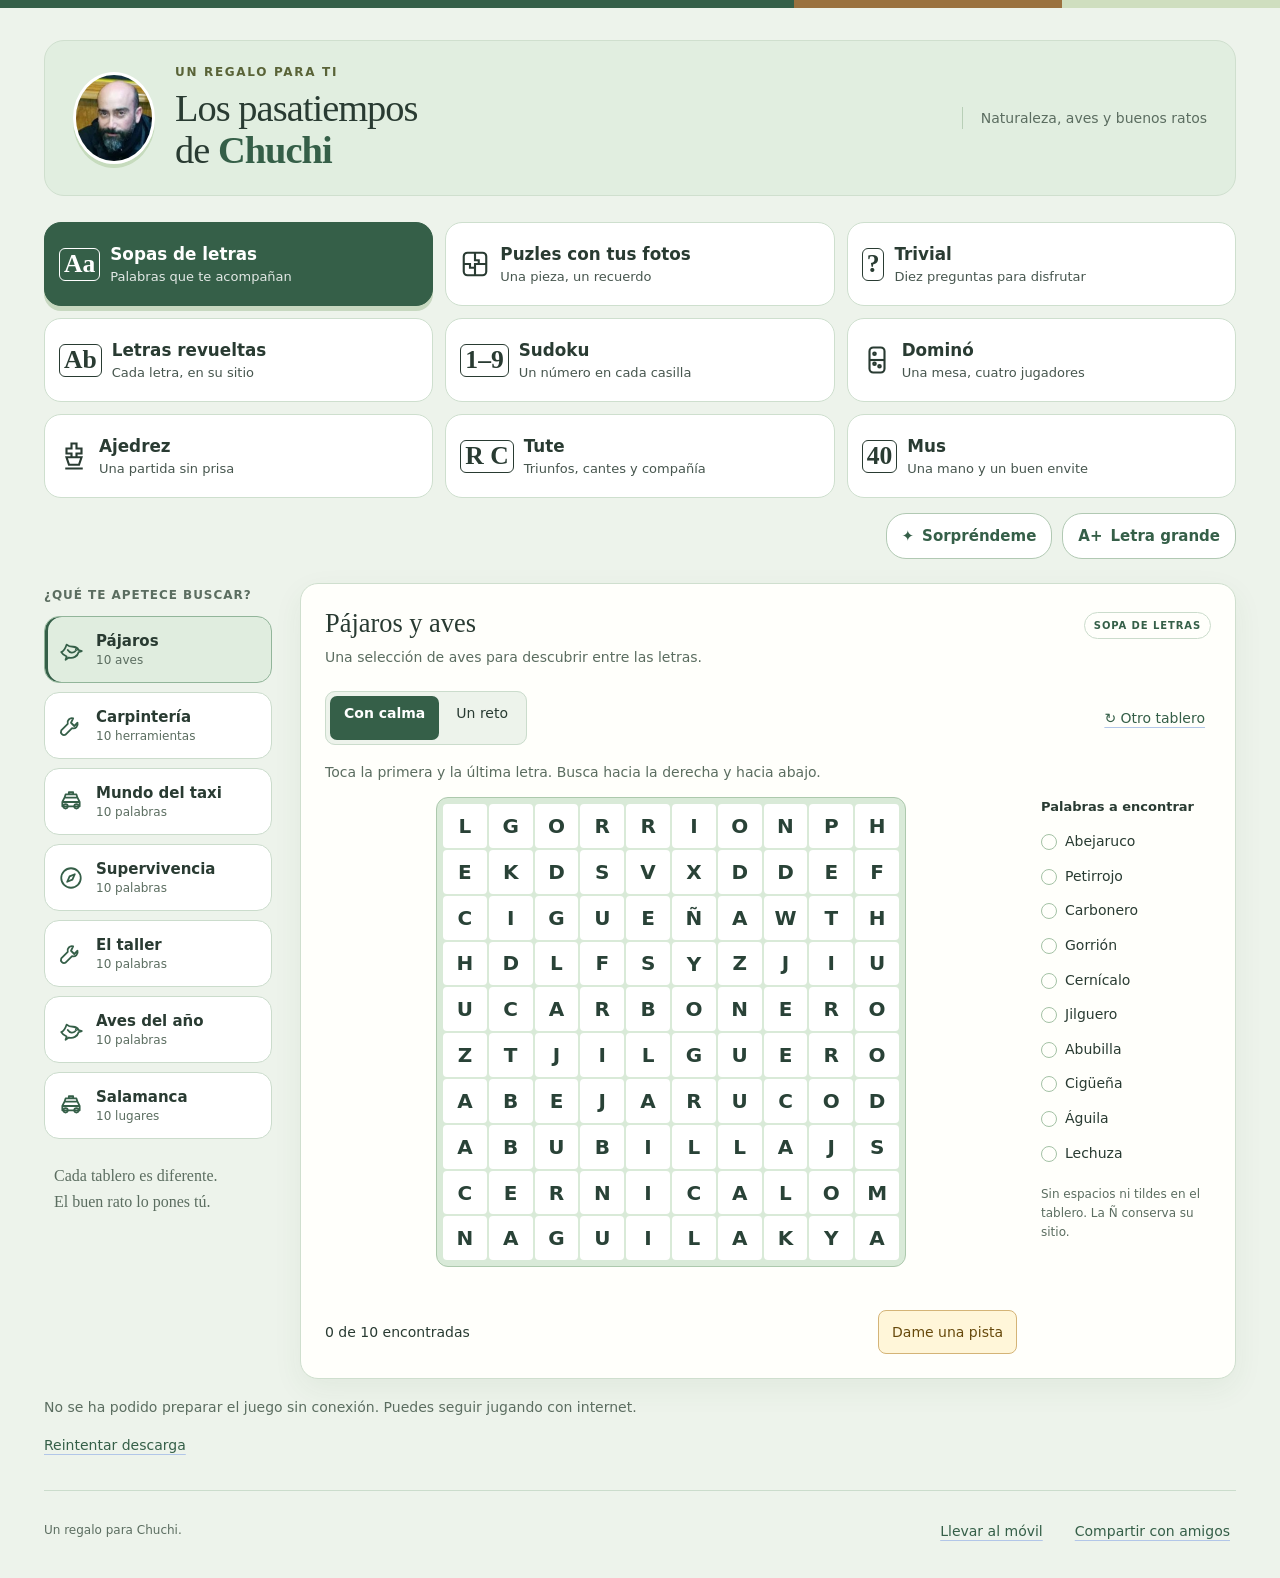
==== commit 8d04544f: "Mejorar mesa de cartas y personalización visual" ====
--- a/chuchi/index.html
+++ b/chuchi/index.html
@@ -16,7 +16,7 @@
  <div class="shell">
   <header class="masthead">
    <div class="identity"><span class="portrait portrait-photo" aria-hidden="true"><img src="./assets/header.jpg" alt="" width="512" height="512"></span><div><p class="eyebrow">UN REGALO PARA TI</p><h1>Los pasatiempos<br>de <span>Chuchi</span></h1></div></div>
-   <div class="birthday-note"><p>Naturaleza, aves y buenos ratos<br>Un regalo para ti.</p></div>
+   <div class="birthday-note"><p>Naturaleza, aves y buenos ratos</p></div>
   </header>
   <nav id="game-menu" tabindex="-1" class="game-tabs" aria-label="Elige un juego">
    <button id="tab-words" class="game-tab active" aria-pressed="true"><span class="tab-icon" aria-hidden="true">Aa</span><span>Sopas de letras<small>Palabras que te acompañan</small></span></button>
--- a/chuchi/style.css
+++ b/chuchi/style.css
@@ -126,3 +126,7 @@
 /* Ayuda de ampliación cerca de los tableros en pantallas pequeñas. */
 .mobile-board-tip{display:none}
 @media(max-width:680px){.mobile-board-tip{display:block;font-size:.875rem;line-height:1.45;color:var(--ink);margin:4px 0 8px}#word-zoom,#expand-chess{min-height:44px;padding:9px 13px;border:1px solid var(--blue);border-radius:8px;background:var(--pale);color:var(--ink);font-size:.9375rem;font-weight:700}#word-zoom[aria-pressed="true"]{background:var(--blue);color:#fff}}
+
+/* Los tableros nuevos ajustan sus columnas a las palabras; el modo ampliado mantiene celdas táctiles. */
+.word-grid{grid-template-columns:repeat(var(--word-cols,10),minmax(0,1fr))}
+@media(max-width:680px){.word-grid{grid-template-columns:repeat(var(--word-cols,10),minmax(0,1fr))}.word-grid.word-grid-zoomed{width:calc(var(--word-cols,10)*47px);grid-template-columns:repeat(var(--word-cols,10),minmax(0,1fr)}}
--- a/chuchi/card-games.css
+++ b/chuchi/card-games.css
@@ -54,3 +54,9 @@
 
 /* El resumen claro necesita texto oscuro también dentro del tapete. */
 .cards-arena .cards-round-result{color:var(--ink,#26332e)}
+
+/* Último anuncio de cada jugador, visible junto a su asiento. */
+.cards-speech{display:inline-block;max-width:100%;margin-top:4px;padding:3px 6px;border-radius:7px;background:#fff6d9;color:#283d30;font-size:.75rem;font-weight:750;line-height:1.2;text-align:center;overflow-wrap:anywhere}.cards-speech-own{margin:2px 0 5px}.cards-zoom-slot .cards-speech{font-size:.7rem}
+
+/* La mano de tute cabe en dos filas táctiles en teléfonos. */
+@media(max-width:680px){.cards-hand:not(.mus-hand){display:grid;grid-template-columns:repeat(5,minmax(0,1fr));gap:6px;overflow:visible;padding:5px 1px}.cards-hand:not(.mus-hand) .spanish-card{width:100%;height:auto;aspect-ratio:62/96;min-width:44px;min-height:68px}.cards-zoom-slot .cards-hand:not(.mus-hand) .spanish-card{height:auto}.cards-hand-scroll-help{display:none!important}}
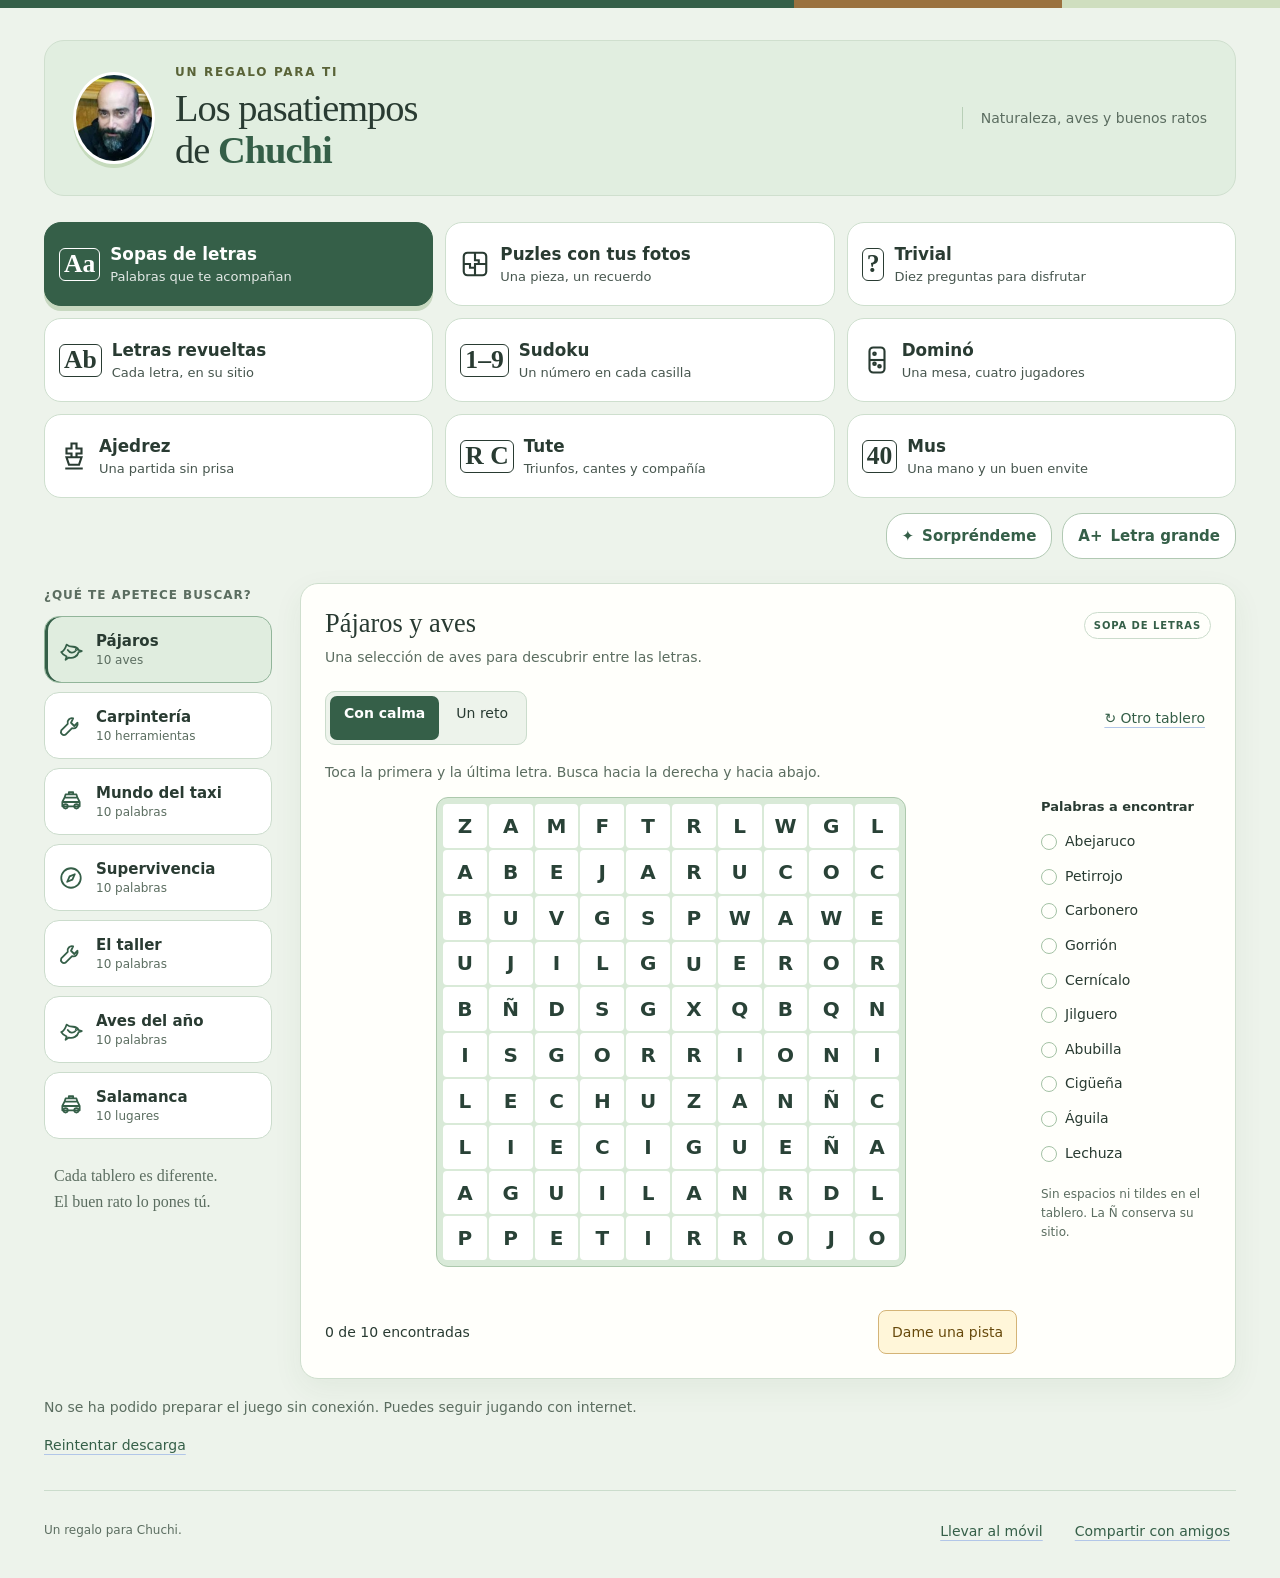
==== commit 217cc75b: "Corregir guardados, accesibilidad e instalación móvil" ====
--- a/chuchi/index.html
+++ b/chuchi/index.html
@@ -10,8 +10,8 @@
 <meta property="og:type" content="website"><meta property="og:title" content="Los pasatiempos de Chuchi"><meta property="og:description" content="Juegos y recuerdos para Chuchi"><meta property="og:url" content="https://elcontemplador.github.io/pasatiempos-regalo/chuchi/"><meta property="og:image" content="https://elcontemplador.github.io/pasatiempos-regalo/chuchi/assets/header.jpg"><link rel="apple-touch-icon" href="./apple-touch-icon.png">
 </head>
 <body data-person="chuchi">
- <a class="skip-link" href="#main">Saltar al juego</a>
- <div id="mobile-nav" class="mobile-nav" hidden><span id="mobile-game-label"></span><button id="mobile-games" class="comfort-button">Cambiar juego ↑</button></div>
+ <a class="skip-link" tabindex="0" href="#main">Saltar al juego</a>
+ <div id="mobile-nav" class="mobile-nav" role="navigation" aria-label="Navegación del juego" hidden><span id="mobile-game-label"></span><button id="mobile-games" class="comfort-button">Cambiar juego ↑</button></div>
  <div class="birthday-stripe"></div>
  <div class="shell">
   <header class="masthead">
@@ -29,11 +29,11 @@
    <button id="tab-tute" class="game-tab" aria-pressed="false"><span class="tab-icon" aria-hidden="true">R C</span><span>Tute<small>Triunfos, cantes y compañía</small></span></button>
    <button id="tab-mus" class="game-tab" aria-pressed="false"><span class="tab-icon" aria-hidden="true">40</span><span>Mus<small>Una mano y un buen envite</small></span></button>
   </nav>
-  <div class="comfort-tools" aria-label="A tu gusto"><button id="surprise" class="comfort-button"><span aria-hidden="true">✦</span> Sorpréndeme</button><button id="large-text" class="comfort-button" aria-pressed="false"><span aria-hidden="true">A+</span> Letra grande</button></div>
+  <div class="comfort-tools" role="region" aria-label="A tu gusto"><button id="surprise" class="comfort-button"><span aria-hidden="true">✦</span> Sorpréndeme</button><button id="large-text" class="comfort-button" aria-pressed="false"><span aria-hidden="true">A+</span> Letra grande</button></div>
   <main id="main" tabindex="-1">
    <section id="words-view" aria-labelledby="word-title">
     <div class="words-layout">
-     <aside class="theme-side"><h2 class="section-label">¿Qué te apetece buscar?</h2><div id="themes" class="theme-list"></div><button id="word-jump" class="comfort-button mobile-only">Ir al tablero ↓</button><p class="side-note">Cada tablero es diferente.<br>El buen rato lo pones tú.</p></aside>
+     <div class="theme-side" role="group" aria-labelledby="themes-title"><h2 id="themes-title" class="section-label">¿Qué te apetece buscar?</h2><div id="themes" class="theme-list"></div><button id="word-jump" class="comfort-button mobile-only">Ir al tablero ↓</button><p class="side-note">Cada tablero es diferente.<br>El buen rato lo pones tú.</p></div>
      <div class="play-area">
       <div class="play-heading"><div><h2 id="word-title"></h2><p id="word-description"></p></div><span class="game-tag">SOPA DE LETRAS</span></div>
       <div class="game-toolbar"><fieldset class="segmented"><legend class="sr-only">Dificultad de la sopa</legend><label><input type="radio" name="difficulty" value="calma" checked><span>Con calma</span></label><label><input type="radio" name="difficulty" value="reto"><span>Un reto</span></label></fieldset><button class="text-button" id="new-word">↻ Otro tablero</button></div>
@@ -47,7 +47,7 @@
     </div>
    </section>
    <section id="puzzle-view" hidden aria-labelledby="puzzle-title">
-    <div class="puzzle-layout"><aside class="photo-side"><h2 class="section-label">Tu recuerdo</h2><div class="chosen-memory"><img id="chosen-photo" alt=""><div><p id="chosen-title"></p><p id="photo-credit" class="photo-credit" hidden></p><button id="change-photo" class="comfort-button">Cambiar foto <span aria-hidden="true">↗</span></button></div></div></aside>
+    <div class="puzzle-layout"><div class="photo-side" role="group" aria-labelledby="memory-title"><h2 id="memory-title" class="section-label">Tu recuerdo</h2><div class="chosen-memory"><img id="chosen-photo" alt=""><div><p id="chosen-title"></p><p id="photo-credit" class="photo-credit" hidden></p><button id="change-photo" class="comfort-button">Cambiar foto <span aria-hidden="true">↗</span></button></div></div></div>
      <div id="puzzle-play" class="play-area"><div class="play-heading"><div><h2 id="puzzle-title">Una sonrisa de hoy</h2><p>Vamos a poner cada pieza en su sitio.</p></div><span class="game-tag">PUZLE DE FOTOS</span></div>
       <div class="game-toolbar"><fieldset class="segmented"><legend class="sr-only">Número de piezas</legend><label><input type="radio" name="pieces" value="3" checked><span>9 piezas</span></label><label><input type="radio" name="pieces" value="4"><span>16 piezas</span></label></fieldset><button class="text-button" id="new-puzzle">↻ Mezclar</button><button class="comfort-button" id="expand-puzzle" aria-haspopup="dialog">Ampliar puzle</button></div>
       <div id="puzzle-recovery-tools" class="recovery-tools" hidden><button id="puzzle-recover" class="text-button recovery-button">↶ Recuperar puzle anterior</button></div>
@@ -59,7 +59,7 @@
    </section>
    <section id="quiz-view" hidden aria-labelledby="quiz-title">
     <div class="quiz-layout">
-     <aside><h2 class="section-label">Elige un tema</h2><div id="quiz-topics" class="theme-list"></div><p class="side-note">Para jugar solo<br>o en buena compañía.</p></aside>
+     <div role="group" aria-labelledby="quiz-topics-title"><h2 id="quiz-topics-title" class="section-label">Elige un tema</h2><div id="quiz-topics" class="theme-list"></div><p class="side-note">Para jugar solo<br>o en buena compañía.</p></div>
      <div class="play-area quiz-play">
       <div class="play-heading"><div><h2 id="quiz-title"></h2><p id="quiz-description"></p></div><span class="game-tag">TRIVIAL</span></div>
      <p id="quiz-sync-notice" class="sync-notice" role="status" aria-live="polite"></p>
@@ -108,7 +108,7 @@
      <div class="domino-body">
       <div id="domino-table" class="domino-table" aria-label="Mesa de cuatro jugadores">
        <div id="domino-seat-2" class="domino-seat"></div><div id="domino-seat-1" class="domino-seat"></div>
-       <div id="domino-arena" class="domino-arena" tabindex="0" aria-label="Mesa de dominó. Desliza para recorrer la cadena."><div id="domino-surface"><ol id="domino-chain" class="domino-chain" aria-label="Cadena de fichas, del extremo A al B"></ol></div><p id="domino-drop-caption" class="domino-drop-caption" aria-live="polite" hidden></p></div>
+       <div id="domino-arena" class="domino-arena" tabindex="0" aria-label="Mesa de dominó. Desliza para recorrer la cadena."><div id="domino-surface"><div id="domino-chain" class="domino-chain" role="group" aria-label="Fichas y extremos de la mesa, de A a B"></div></div><p id="domino-drop-caption" class="domino-drop-caption" aria-live="polite" hidden></p></div>
        <div id="domino-seat-3" class="domino-seat"></div><div id="domino-seat-0" class="domino-seat"></div>
       </div>
       <p class="domino-table-hint">Suelta la ficha junto a la cadena o dentro de la mesa. El destino se ilumina antes de colocarla.</p>
--- a/chuchi/style.css
+++ b/chuchi/style.css
@@ -92,8 +92,8 @@
 .portrait-photo{position:relative;display:block;overflow:hidden}.portrait-photo img{display:block;width:100%;height:100%;object-fit:cover;object-position:center}
 
 /* Acceso directo al juego para navegación con teclado. */
-.skip-link{position:fixed;top:8px;left:8px;z-index:10000;padding:12px 18px;background:var(--paper);color:var(--ink);border:2px solid currentColor;border-radius:6px;transform:translateY(-200%)}
-.skip-link:focus{transform:translateY(0)}
+.skip-link{position:fixed;top:8px;left:8px;z-index:10000;padding:12px 18px;background:var(--paper);color:var(--ink);border:2px solid currentColor;border-radius:6px;transform:translateY(-200%);opacity:0;pointer-events:none}
+.skip-link:focus-visible{transform:translateY(0);opacity:1;pointer-events:auto}
 
 /* Navegación y ayudas cerca del tablero en teléfonos. */
 .mobile-only,.mobile-nav{display:none}
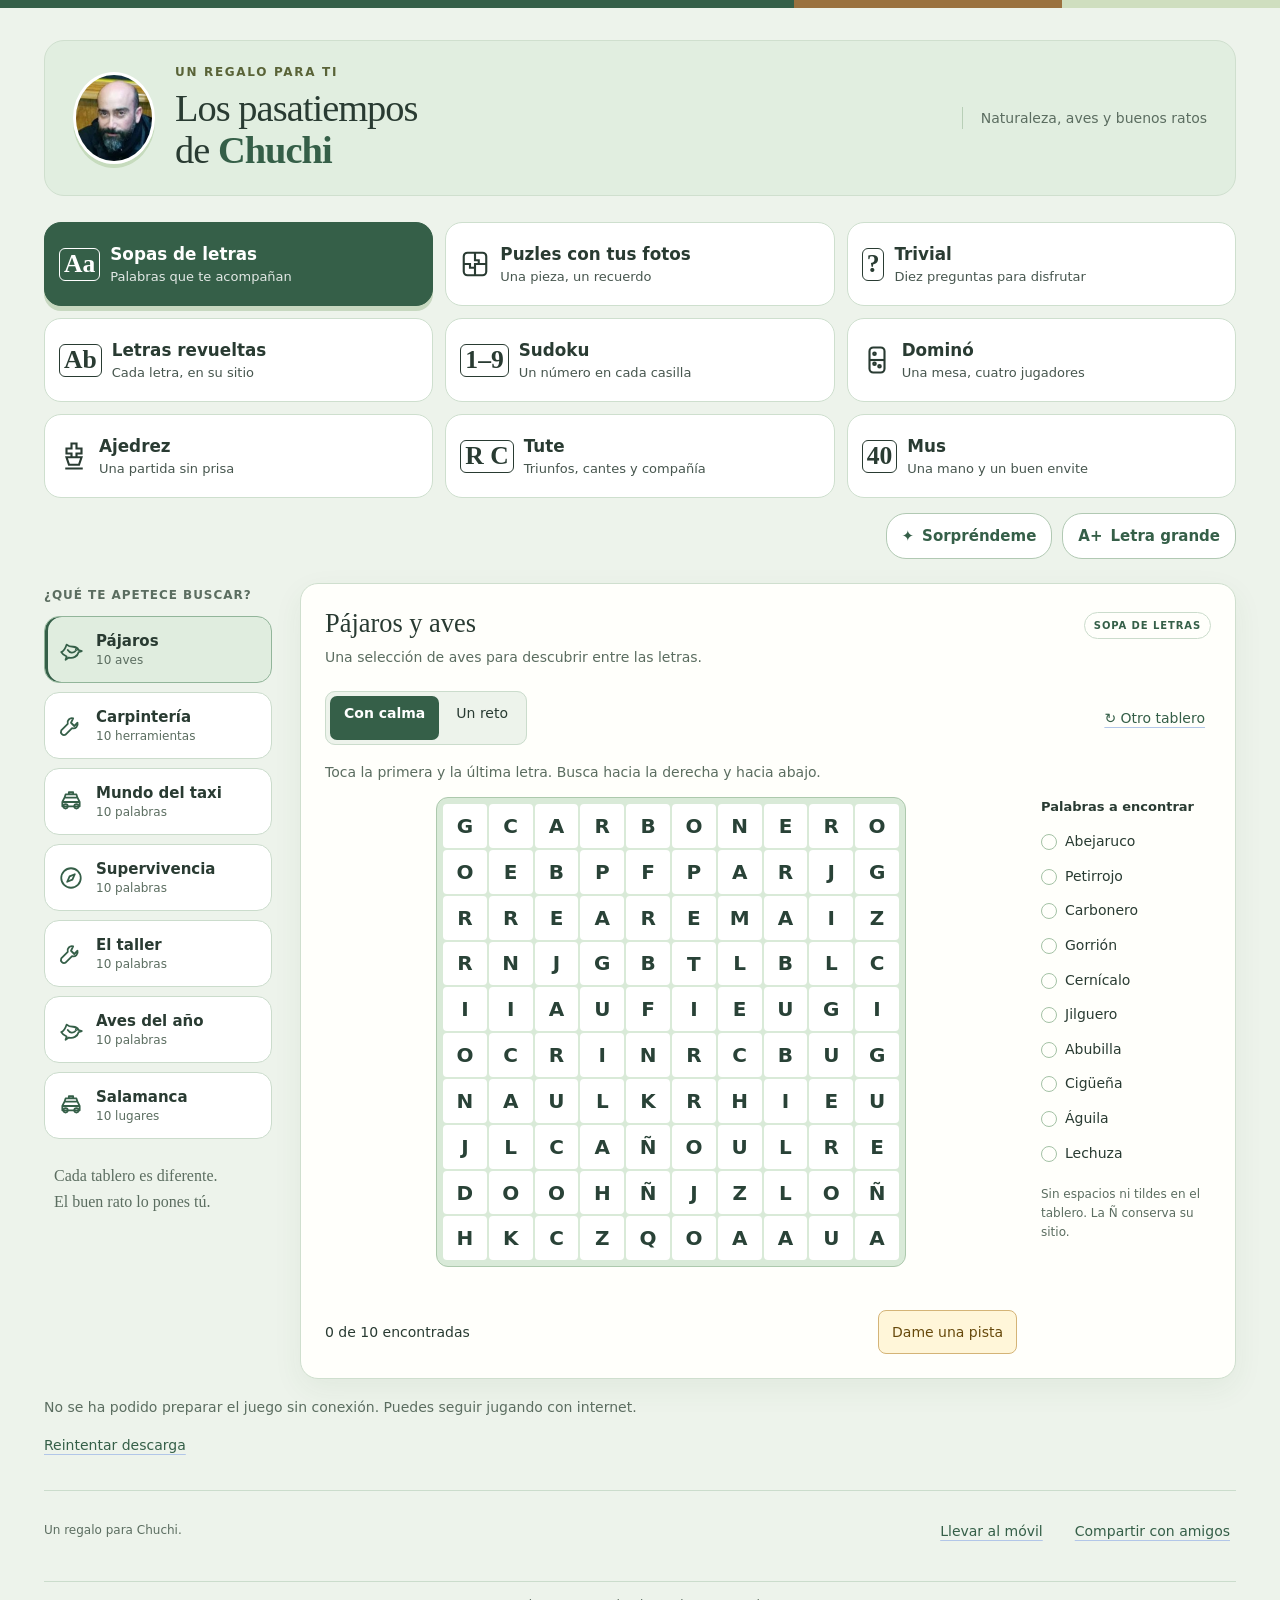
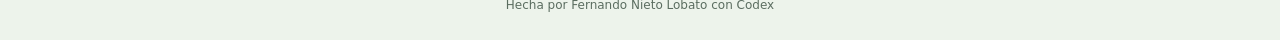
==== commit 6e1369ac: "Presentar bienvenida de Omar y créditos de las webs" ====
--- a/chuchi/index.html
+++ b/chuchi/index.html
@@ -149,7 +149,7 @@
    <p id="announcement" class="announcement" role="status" aria-live="polite" aria-atomic="true"></p>
   </main>
   <div class="app-status"><div id="update-notice" hidden><p role="status">Hay una versión nueva. Tus partidas se conservan.</p><button id="apply-update" class="comfort-button">Actualizar</button></div><p id="storage-status" role="status" hidden></p><p id="offline-status" role="status">Preparando el juego sin conexión…</p><button id="offline-retry" class="text-button" hidden>Reintentar descarga</button></div>
-  <footer><p>Un regalo para Chuchi.</p><button id="install-help" class="text-button">Llevar al móvil</button><button id="share-friends" class="text-button">Compartir con amigos</button></footer>
+  <footer><p>Un regalo para Chuchi.</p><button id="install-help" class="text-button">Llevar al móvil</button><button id="share-friends" class="text-button">Compartir con amigos</button><p class="site-credit">Hecha por Fernando Nieto Lobato con Codex</p></footer>
  </div>
  <dialog id="gallery-dialog" aria-labelledby="gallery-title"><button class="dialog-close" aria-label="Cerrar galería">×</button><h2 id="gallery-title">Elige un recuerdo</h2><p class="gallery-note">Tus fotos, muchas historias. Tu puzle se guarda al cambiar de foto.</p><div id="photo-options" class="photo-options"></div><button class="primary-button dialog-done">Seguir jugando</button></dialog>
  <dialog id="puzzle-zoom-dialog" aria-labelledby="puzzle-zoom-title"><div class="puzzle-zoom-heading"><h2 id="puzzle-zoom-title">Puzle ampliado</h2><button class="comfort-button" id="close-puzzle-zoom">Volver</button></div><p class="puzzle-zoom-tip">El tablero se adapta a la pantalla. Juega sin prisa.</p><p id="puzzle-zoom-announcement" class="sr-only" role="status" aria-live="polite" aria-atomic="true"></p></dialog>
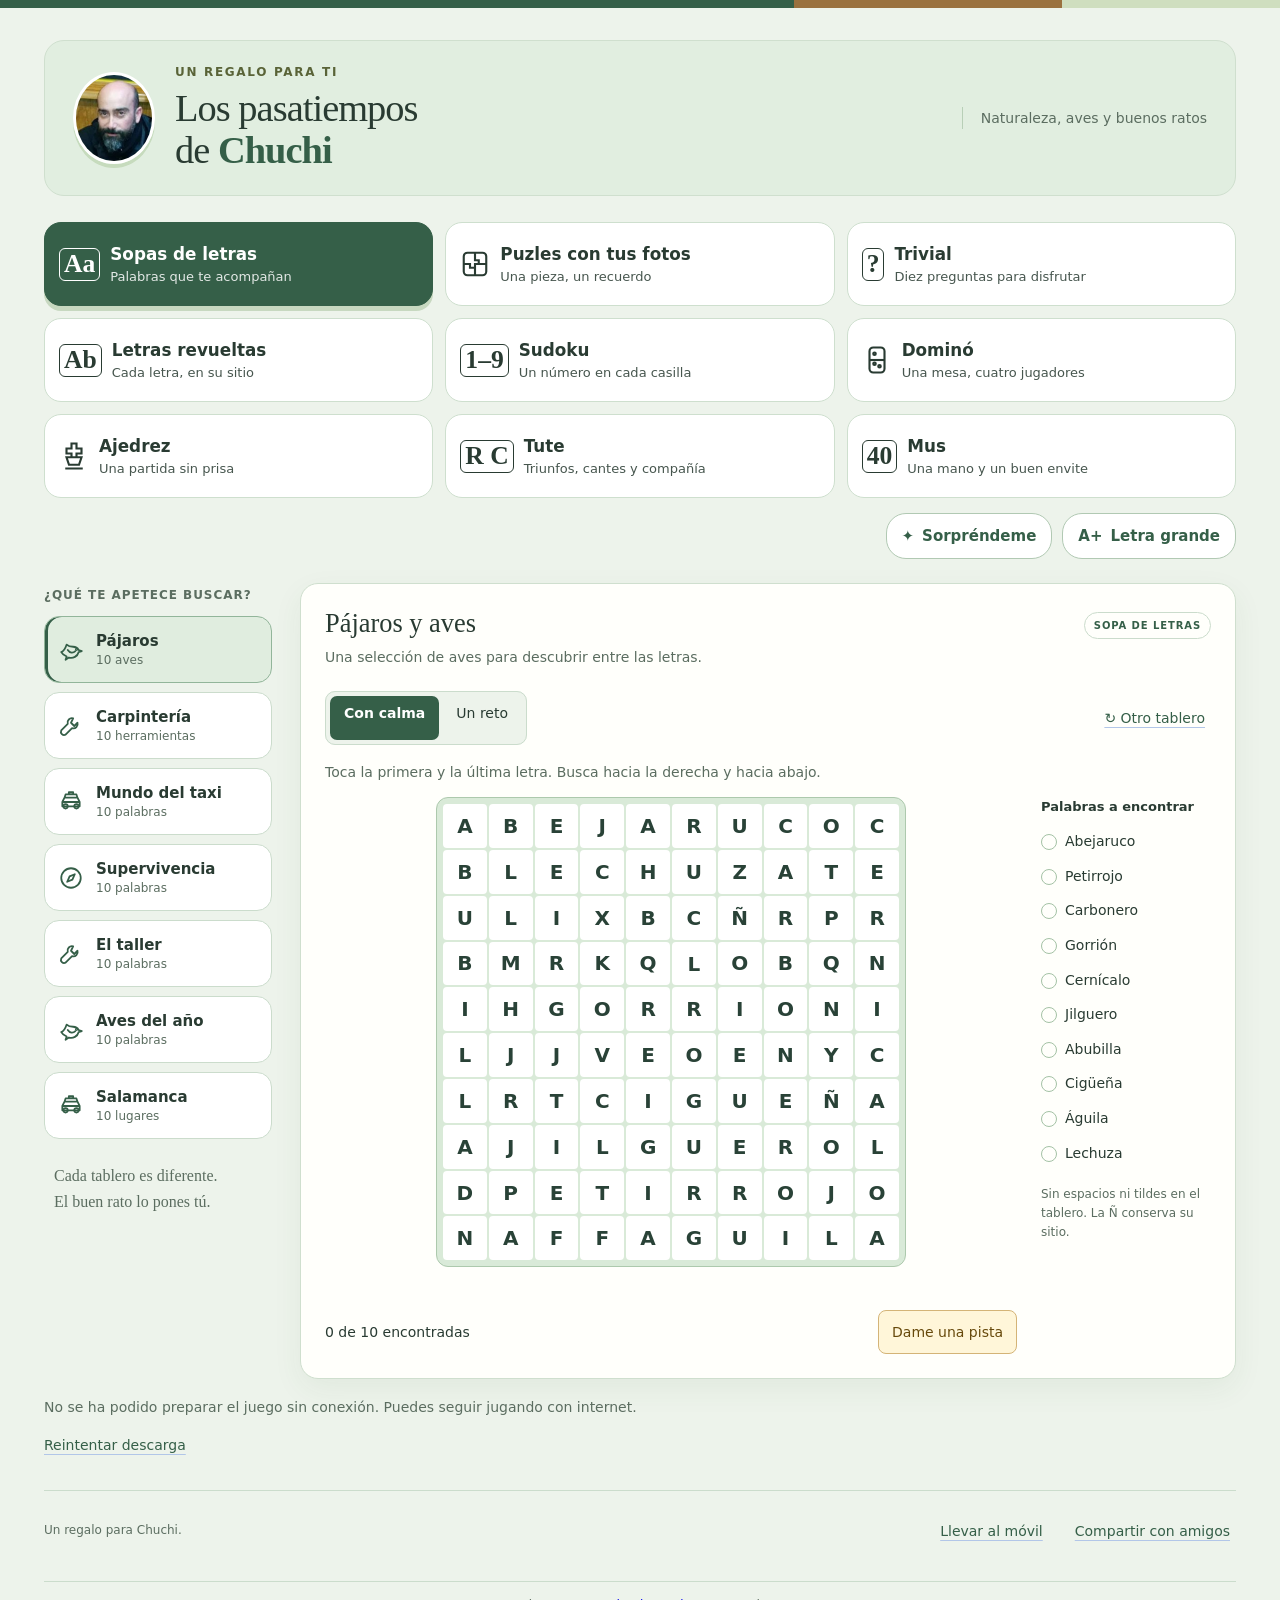
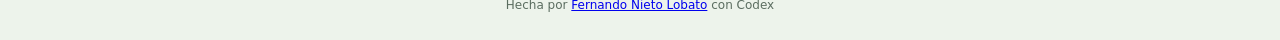
==== commit 47e00c9c: "Enlazar firma a la web de Fernando" ====
--- a/chuchi/index.html
+++ b/chuchi/index.html
@@ -149,7 +149,7 @@
    <p id="announcement" class="announcement" role="status" aria-live="polite" aria-atomic="true"></p>
   </main>
   <div class="app-status"><div id="update-notice" hidden><p role="status">Hay una versión nueva. Tus partidas se conservan.</p><button id="apply-update" class="comfort-button">Actualizar</button></div><p id="storage-status" role="status" hidden></p><p id="offline-status" role="status">Preparando el juego sin conexión…</p><button id="offline-retry" class="text-button" hidden>Reintentar descarga</button></div>
-  <footer><p>Un regalo para Chuchi.</p><button id="install-help" class="text-button">Llevar al móvil</button><button id="share-friends" class="text-button">Compartir con amigos</button><p class="site-credit">Hecha por Fernando Nieto Lobato con Codex</p></footer>
+  <footer><p>Un regalo para Chuchi.</p><button id="install-help" class="text-button">Llevar al móvil</button><button id="share-friends" class="text-button">Compartir con amigos</button><p class="site-credit">Hecha por <a href="https://www.fernandonieto.es/">Fernando Nieto Lobato</a> con Codex</p></footer>
  </div>
  <dialog id="gallery-dialog" aria-labelledby="gallery-title"><button class="dialog-close" aria-label="Cerrar galería">×</button><h2 id="gallery-title">Elige un recuerdo</h2><p class="gallery-note">Tus fotos, muchas historias. Tu puzle se guarda al cambiar de foto.</p><div id="photo-options" class="photo-options"></div><button class="primary-button dialog-done">Seguir jugando</button></dialog>
  <dialog id="puzzle-zoom-dialog" aria-labelledby="puzzle-zoom-title"><div class="puzzle-zoom-heading"><h2 id="puzzle-zoom-title">Puzle ampliado</h2><button class="comfort-button" id="close-puzzle-zoom">Volver</button></div><p class="puzzle-zoom-tip">El tablero se adapta a la pantalla. Juega sin prisa.</p><p id="puzzle-zoom-announcement" class="sr-only" role="status" aria-live="polite" aria-atomic="true"></p></dialog>
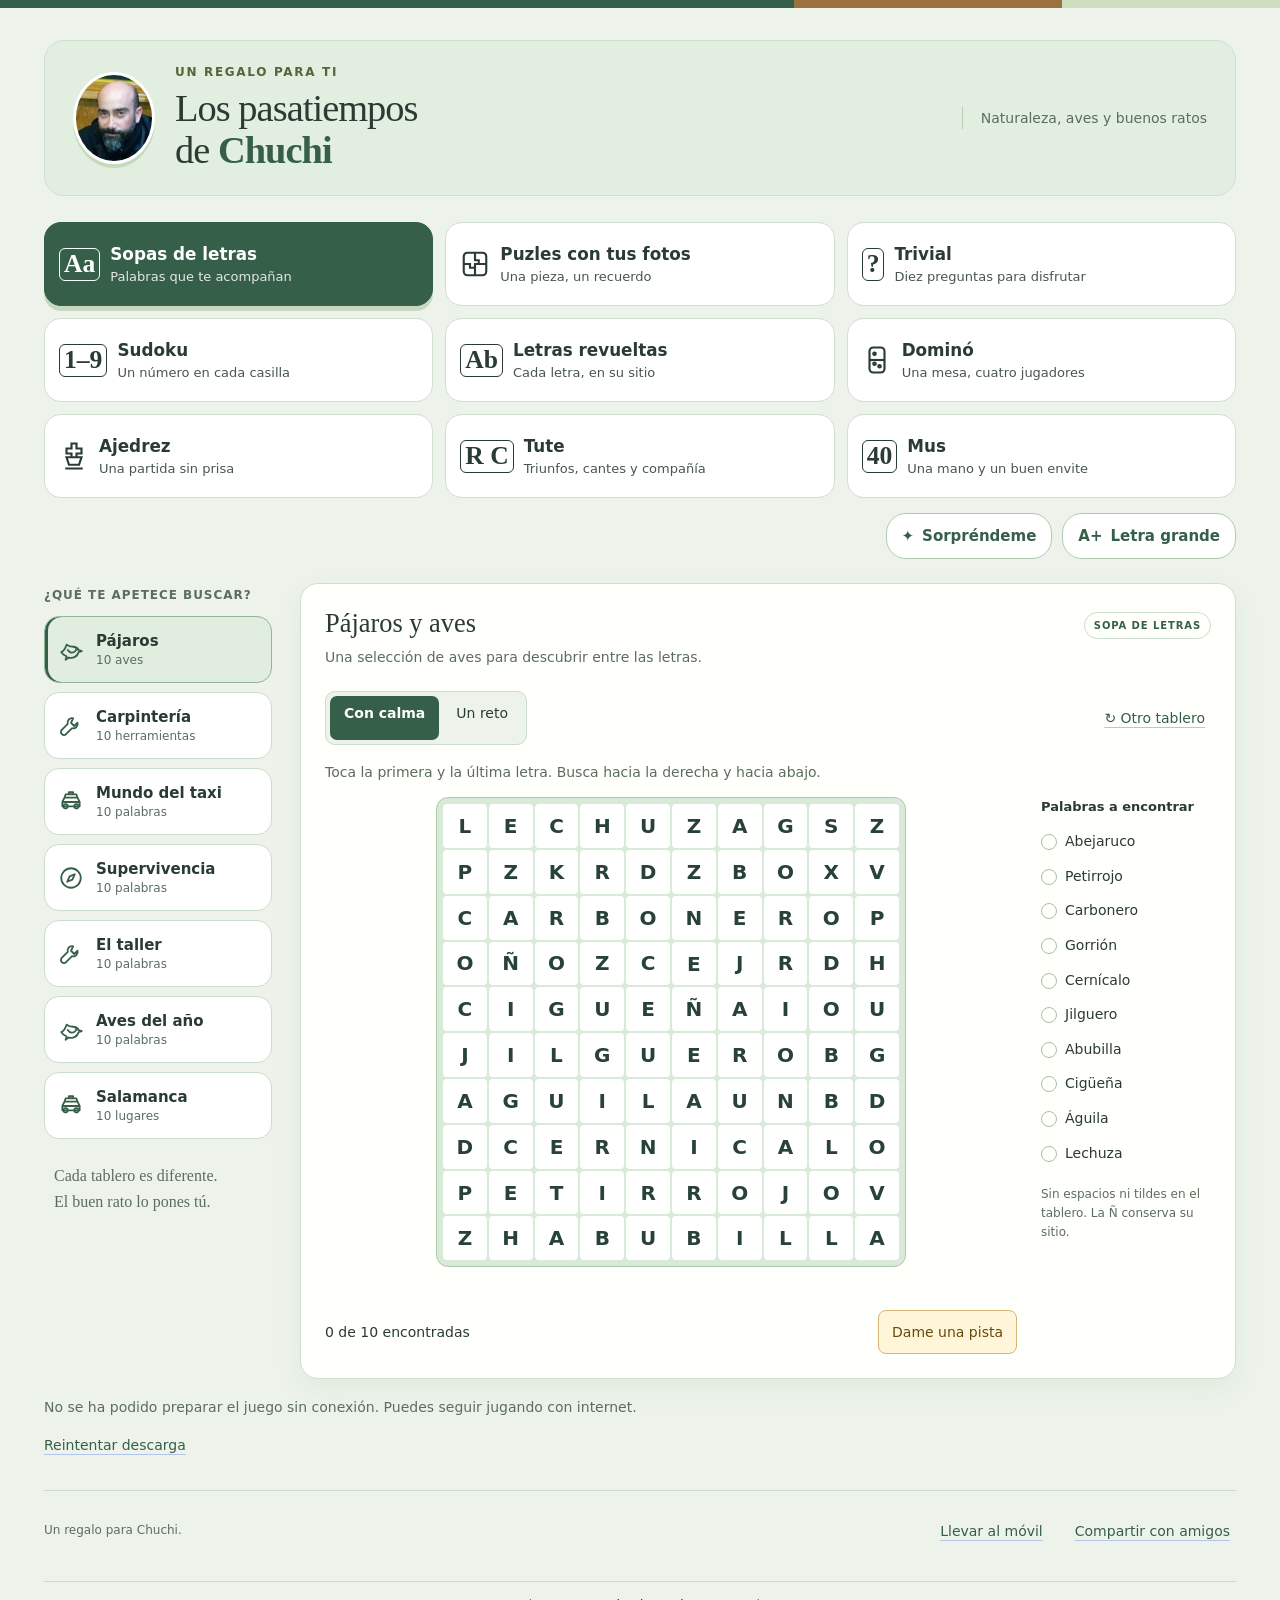
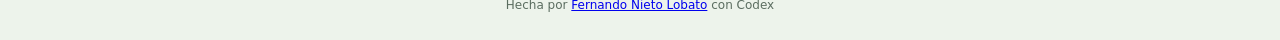
==== commit 4927d31c: "Situar Letras revueltas en quinto lugar para Chuchi" ====
--- a/chuchi/index.html
+++ b/chuchi/index.html
@@ -22,8 +22,8 @@
    <button id="tab-words" class="game-tab active" aria-pressed="true"><span class="tab-icon" aria-hidden="true">Aa</span><span>Sopas de letras<small>Palabras que te acompañan</small></span></button>
    <button id="tab-puzzle" class="game-tab" aria-pressed="false"><svg viewBox="0 0 24 24" fill="none" stroke="currentColor" stroke-width="1.7" aria-hidden="true"><rect x="3" y="3" width="18" height="18" rx="3"/><path d="M12 3v6h3v3h-3v9M3 12h5v3h4m0-3h9"/></svg><span>Puzles con tus fotos<small>Una pieza, un recuerdo</small></span></button>
    <button id="tab-quiz" class="game-tab" aria-pressed="false"><span class="tab-icon" aria-hidden="true">?</span><span>Trivial<small>Diez preguntas para disfrutar</small></span></button>
+   <button id="tab-sudoku" class="game-tab" aria-pressed="false"><span class="tab-icon" aria-hidden="true">1–9</span><span>Sudoku<small>Un número en cada casilla</small></span></button>
    <button id="tab-letters" class="game-tab" aria-pressed="false"><span class="tab-icon" aria-hidden="true">Ab</span><span>Letras revueltas<small>Cada letra, en su sitio</small></span></button>
-   <button id="tab-sudoku" class="game-tab" aria-pressed="false"><span class="tab-icon" aria-hidden="true">1–9</span><span>Sudoku<small>Un número en cada casilla</small></span></button>
    <button id="tab-domino" class="game-tab" aria-pressed="false"><svg viewBox="0 0 24 24" fill="none" stroke="currentColor" stroke-width="1.7" aria-hidden="true"><rect x="6" y="2" width="12" height="20" rx="3"/><path d="M6 12h12"/><circle cx="10" cy="7" r="1"/><circle cx="14" cy="17" r="1"/><circle cx="10" cy="15" r="1"/></svg><span>Dominó<small>Una mesa, cuatro jugadores</small></span></button>
    <button id="tab-chess" class="game-tab" aria-pressed="false"><svg viewBox="0 0 24 24" fill="none" stroke="currentColor" stroke-width="1.7" aria-hidden="true"><path d="M10 2h4v4h4v4h-4v3h-4v-3H6V6h4zM6 13h12l-2 6H8zM5 22h14"/></svg><span>Ajedrez<small>Una partida sin prisa</small></span></button>
    <button id="tab-tute" class="game-tab" aria-pressed="false"><span class="tab-icon" aria-hidden="true">R C</span><span>Tute<small>Triunfos, cantes y compañía</small></span></button>
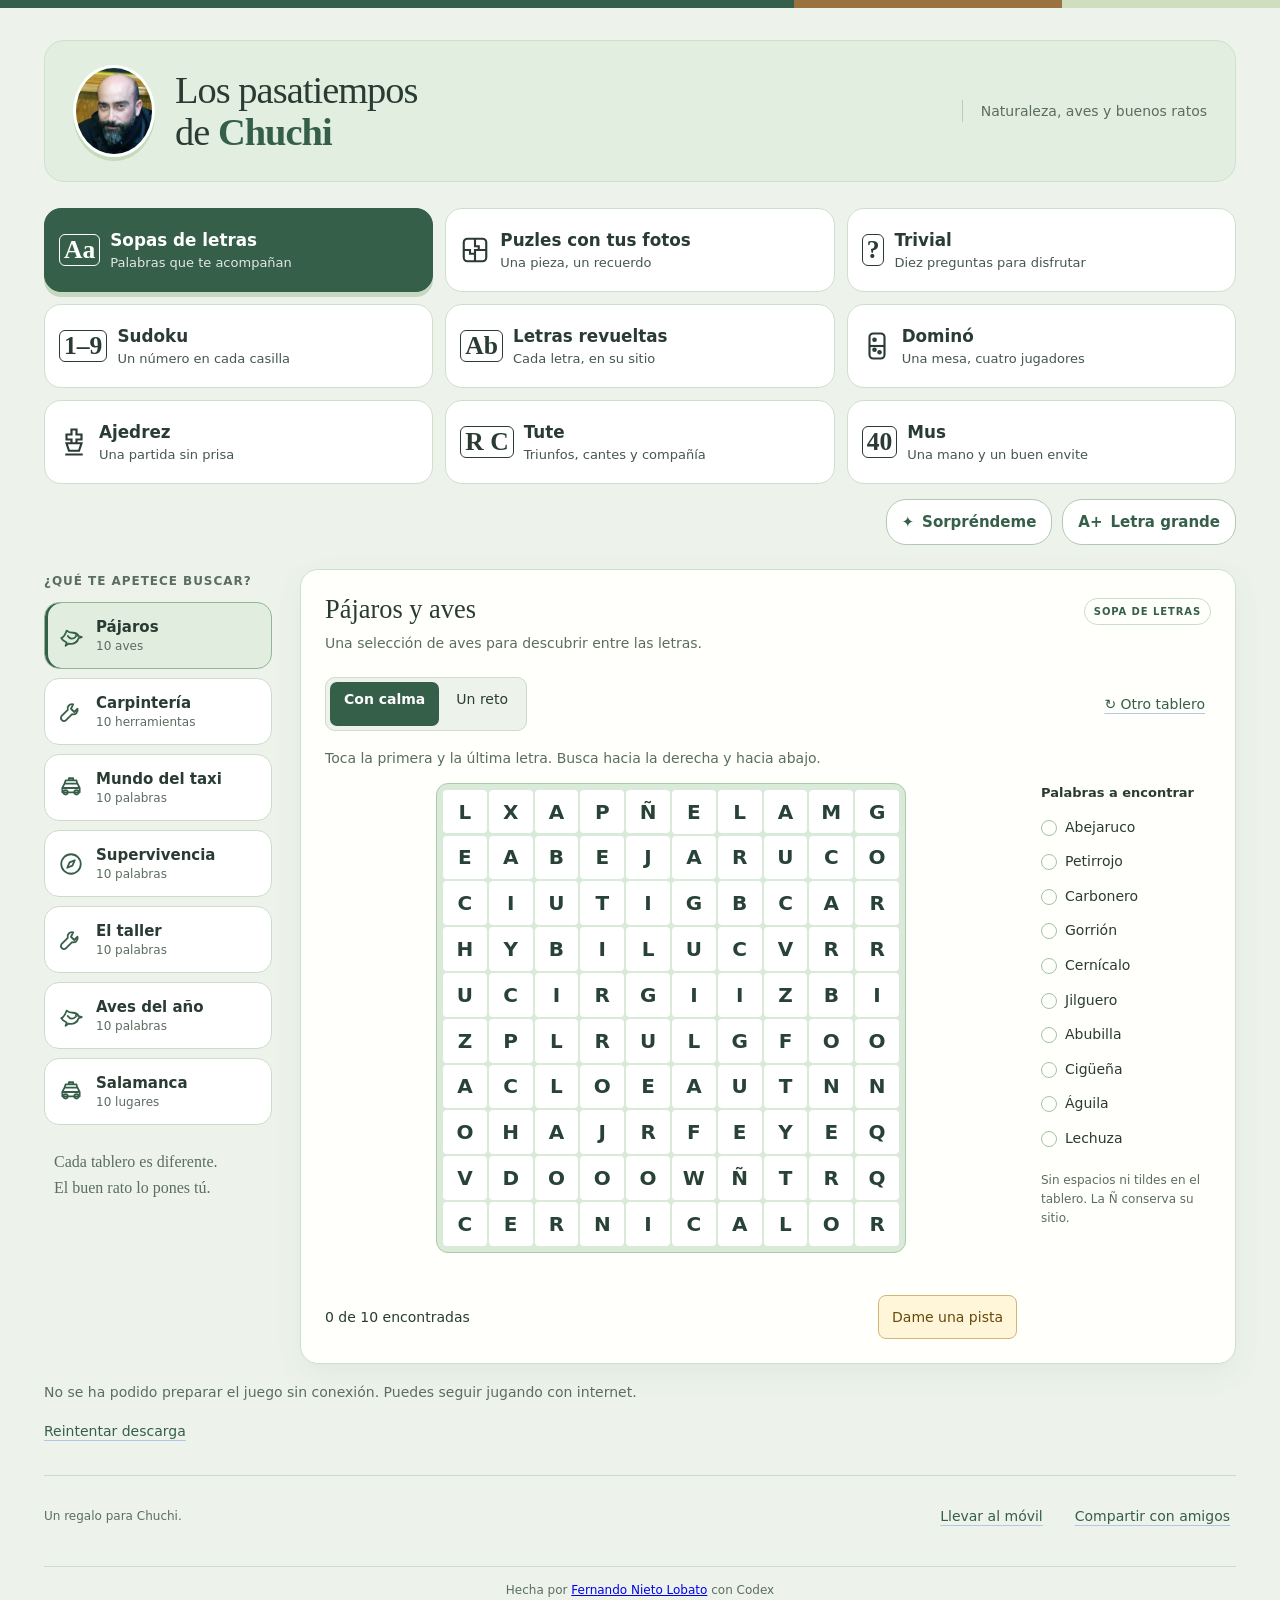
==== commit 5b140ac1: "Simplificar cabeceras de las tres webs" ====
--- a/chuchi/index.html
+++ b/chuchi/index.html
@@ -15,7 +15,7 @@
  <div class="birthday-stripe"></div>
  <div class="shell">
   <header class="masthead">
-   <div class="identity"><span class="portrait portrait-photo" aria-hidden="true"><img src="./assets/header.jpg" alt="" width="512" height="512"></span><div><p class="eyebrow">UN REGALO PARA TI</p><h1>Los pasatiempos<br>de <span>Chuchi</span></h1></div></div>
+   <div class="identity"><span class="portrait portrait-photo" aria-hidden="true"><img src="./assets/header.jpg" alt="" width="512" height="512"></span><div><h1>Los pasatiempos<br>de <span>Chuchi</span></h1></div></div>
    <div class="birthday-note"><p>Naturaleza, aves y buenos ratos</p></div>
   </header>
   <nav id="game-menu" tabindex="-1" class="game-tabs" aria-label="Elige un juego">
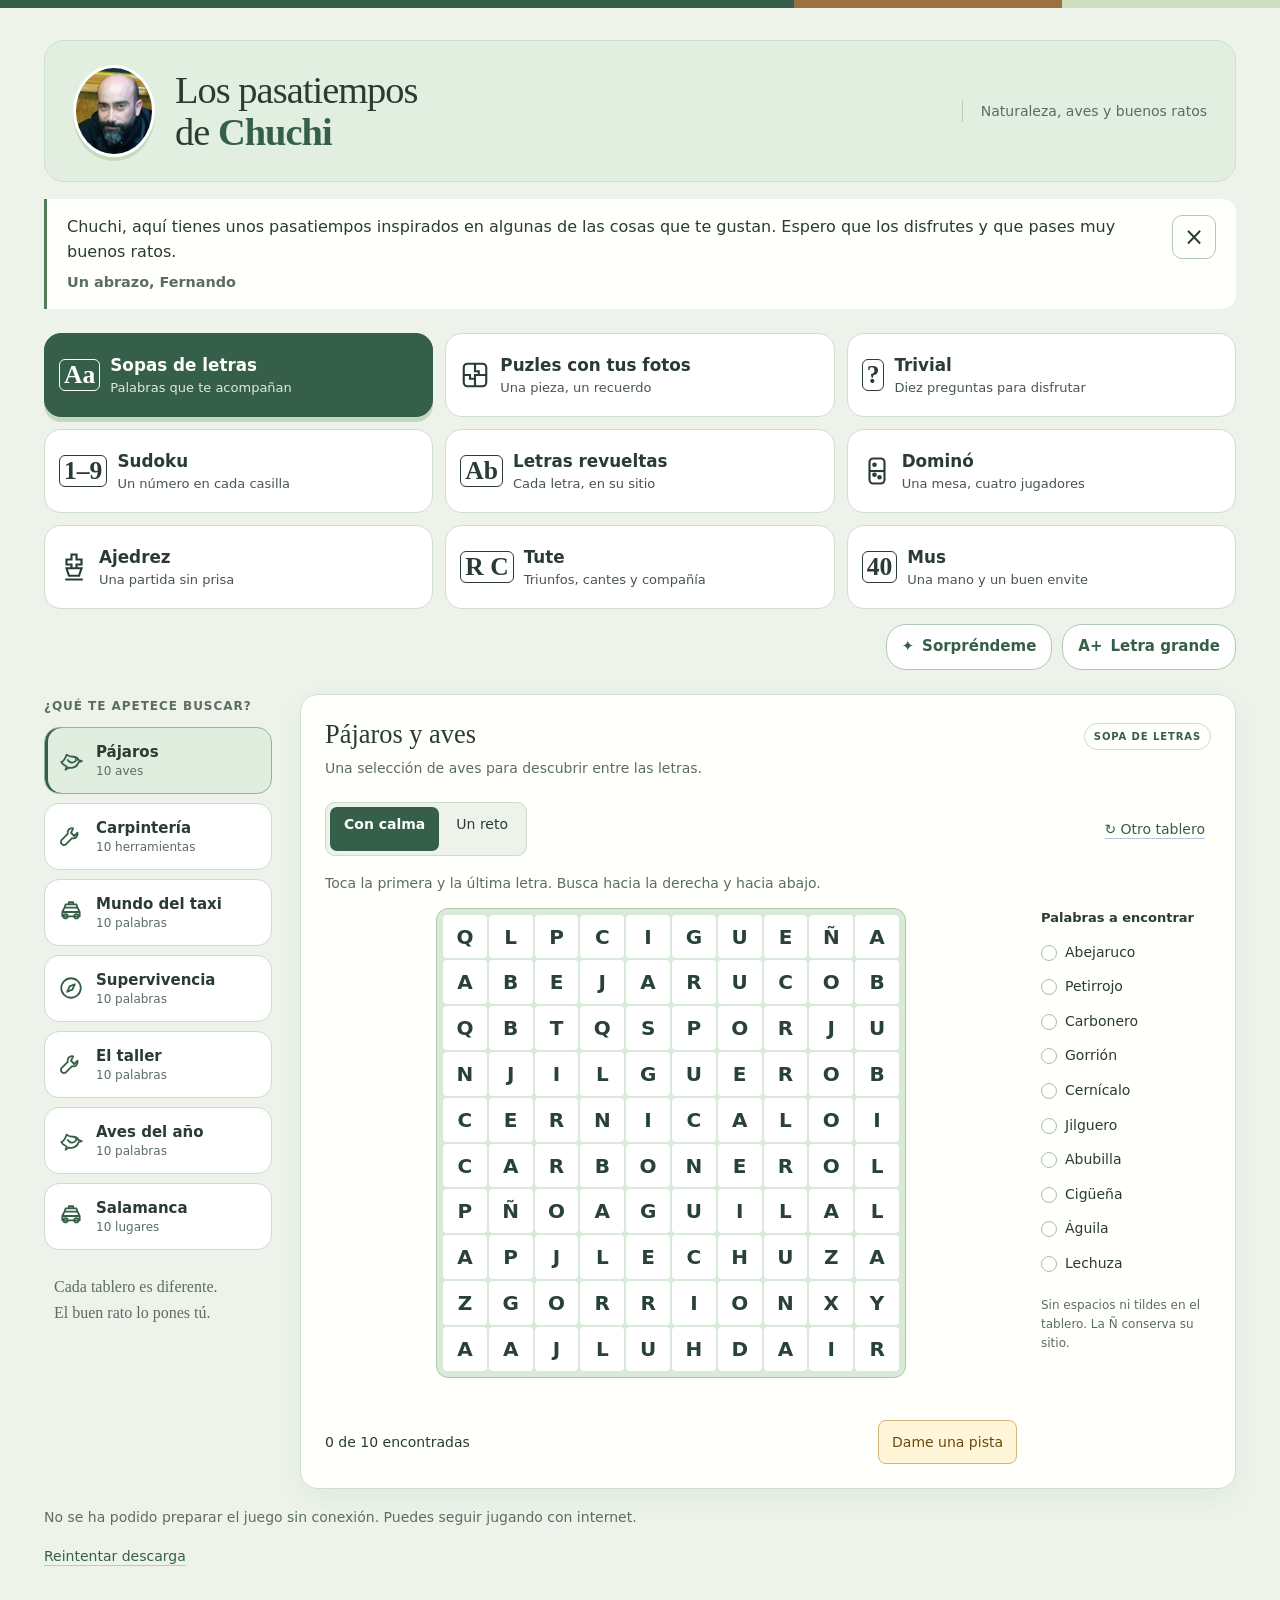
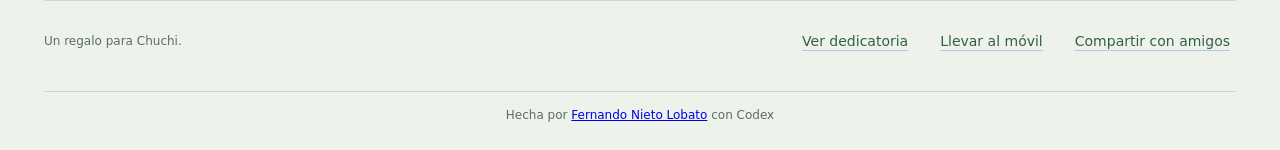
==== commit ffbbfff6: "Añadir dedicatoria de bienvenida para Chuchi" ====
--- a/chuchi/index.html
+++ b/chuchi/index.html
@@ -18,6 +18,7 @@
    <div class="identity"><span class="portrait portrait-photo" aria-hidden="true"><img src="./assets/header.jpg" alt="" width="512" height="512"></span><div><h1>Los pasatiempos<br>de <span>Chuchi</span></h1></div></div>
    <div class="birthday-note"><p>Naturaleza, aves y buenos ratos</p></div>
   </header>
+  <aside id="personal-welcome" class="personal-dedication" aria-label="Dedicatoria de bienvenida" hidden><div><p>Chuchi, aquí tienes unos pasatiempos inspirados en algunas de las cosas que te gustan. Espero que los disfrutes y que pases muy buenos ratos.</p><p class="dedication-signature">Un abrazo, Fernando</p></div><button type="button" id="close-personal-welcome" aria-label="Cerrar dedicatoria">×</button></aside>
   <nav id="game-menu" tabindex="-1" class="game-tabs" aria-label="Elige un juego">
    <button id="tab-words" class="game-tab active" aria-pressed="true"><span class="tab-icon" aria-hidden="true">Aa</span><span>Sopas de letras<small>Palabras que te acompañan</small></span></button>
    <button id="tab-puzzle" class="game-tab" aria-pressed="false"><svg viewBox="0 0 24 24" fill="none" stroke="currentColor" stroke-width="1.7" aria-hidden="true"><rect x="3" y="3" width="18" height="18" rx="3"/><path d="M12 3v6h3v3h-3v9M3 12h5v3h4m0-3h9"/></svg><span>Puzles con tus fotos<small>Una pieza, un recuerdo</small></span></button>
@@ -149,7 +150,7 @@
    <p id="announcement" class="announcement" role="status" aria-live="polite" aria-atomic="true"></p>
   </main>
   <div class="app-status"><div id="update-notice" hidden><p role="status">Hay una versión nueva. Tus partidas se conservan.</p><button id="apply-update" class="comfort-button">Actualizar</button></div><p id="storage-status" role="status" hidden></p><p id="offline-status" role="status">Preparando el juego sin conexión…</p><button id="offline-retry" class="text-button" hidden>Reintentar descarga</button></div>
-  <footer><p>Un regalo para Chuchi.</p><button id="install-help" class="text-button">Llevar al móvil</button><button id="share-friends" class="text-button">Compartir con amigos</button><p class="site-credit">Hecha por <a href="https://www.fernandonieto.es/">Fernando Nieto Lobato</a> con Codex</p></footer>
+  <footer><p>Un regalo para Chuchi.</p><button type="button" id="open-personal-welcome" class="text-button" aria-controls="personal-welcome" aria-expanded="false">Ver dedicatoria</button><button id="install-help" class="text-button">Llevar al móvil</button><button id="share-friends" class="text-button">Compartir con amigos</button><p class="site-credit">Hecha por <a href="https://www.fernandonieto.es/">Fernando Nieto Lobato</a> con Codex</p></footer>
  </div>
  <dialog id="gallery-dialog" aria-labelledby="gallery-title"><button class="dialog-close" aria-label="Cerrar galería">×</button><h2 id="gallery-title">Elige un recuerdo</h2><p class="gallery-note">Tus fotos, muchas historias. Tu puzle se guarda al cambiar de foto.</p><div id="photo-options" class="photo-options"></div><button class="primary-button dialog-done">Seguir jugando</button></dialog>
  <dialog id="puzzle-zoom-dialog" aria-labelledby="puzzle-zoom-title"><div class="puzzle-zoom-heading"><h2 id="puzzle-zoom-title">Puzle ampliado</h2><button class="comfort-button" id="close-puzzle-zoom">Volver</button></div><p class="puzzle-zoom-tip">El tablero se adapta a la pantalla. Juega sin prisa.</p><p id="puzzle-zoom-announcement" class="sr-only" role="status" aria-live="polite" aria-atomic="true"></p></dialog>
--- a/chuchi/theme.css
+++ b/chuchi/theme.css
@@ -7,3 +7,5 @@
 
 /* Monograma provisional y tablero integrado en la paleta. */
 .monogram{display:grid;place-items:center;background:#cde2c9;color:#355f48;font:700 2.3rem/1 Georgia,serif}.word-grid{background:#d9ead8;border-color:#adc9ad}.letter:not(.found){color:#294237}.letter:hover{background:#edf6eb}.word-check{border-color:#a4c2a5}
+
+.personal-dedication{display:flex;align-items:flex-start;justify-content:space-between;gap:12px;margin:-9px 0 24px;padding:16px 20px;border-left:3px solid #527c57;border-radius:0 14px 14px 0;background:#fffffb;color:#293b32;font-size:1rem;line-height:1.55}.personal-dedication p{margin:0}.personal-dedication .dedication-signature{margin-top:6px;color:#5b6d60;font-size:.9rem;font-weight:650}.personal-dedication button{flex:none;min-width:44px;min-height:44px;padding:0;border:1px solid #b1c9b3;border-radius:10px;background:#fffffb;color:#293b32;font-size:1.5rem;line-height:1}.personal-dedication button:focus-visible{outline:3px solid #b26000;outline-offset:2px}@media(max-width:680px){.personal-dedication{margin:-2px 0 18px;padding:13px 15px;font-size:.95rem}}
